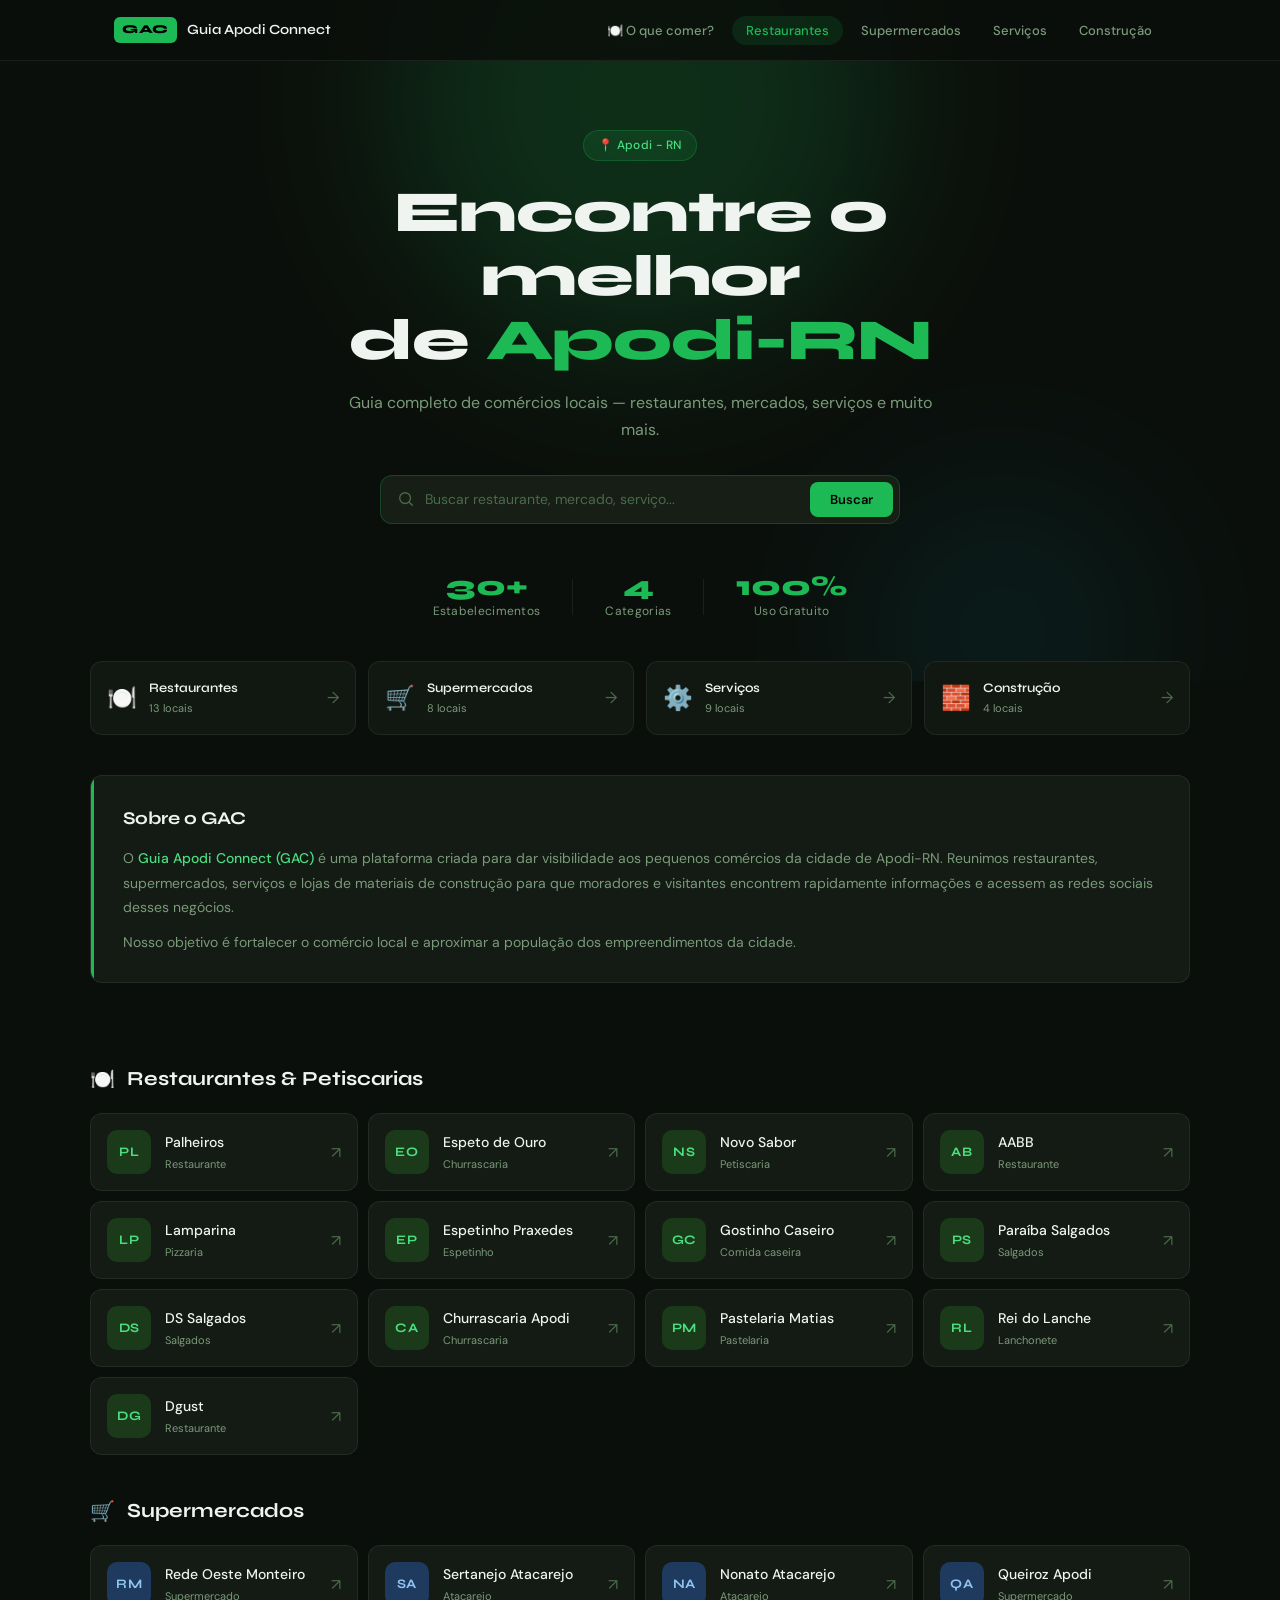
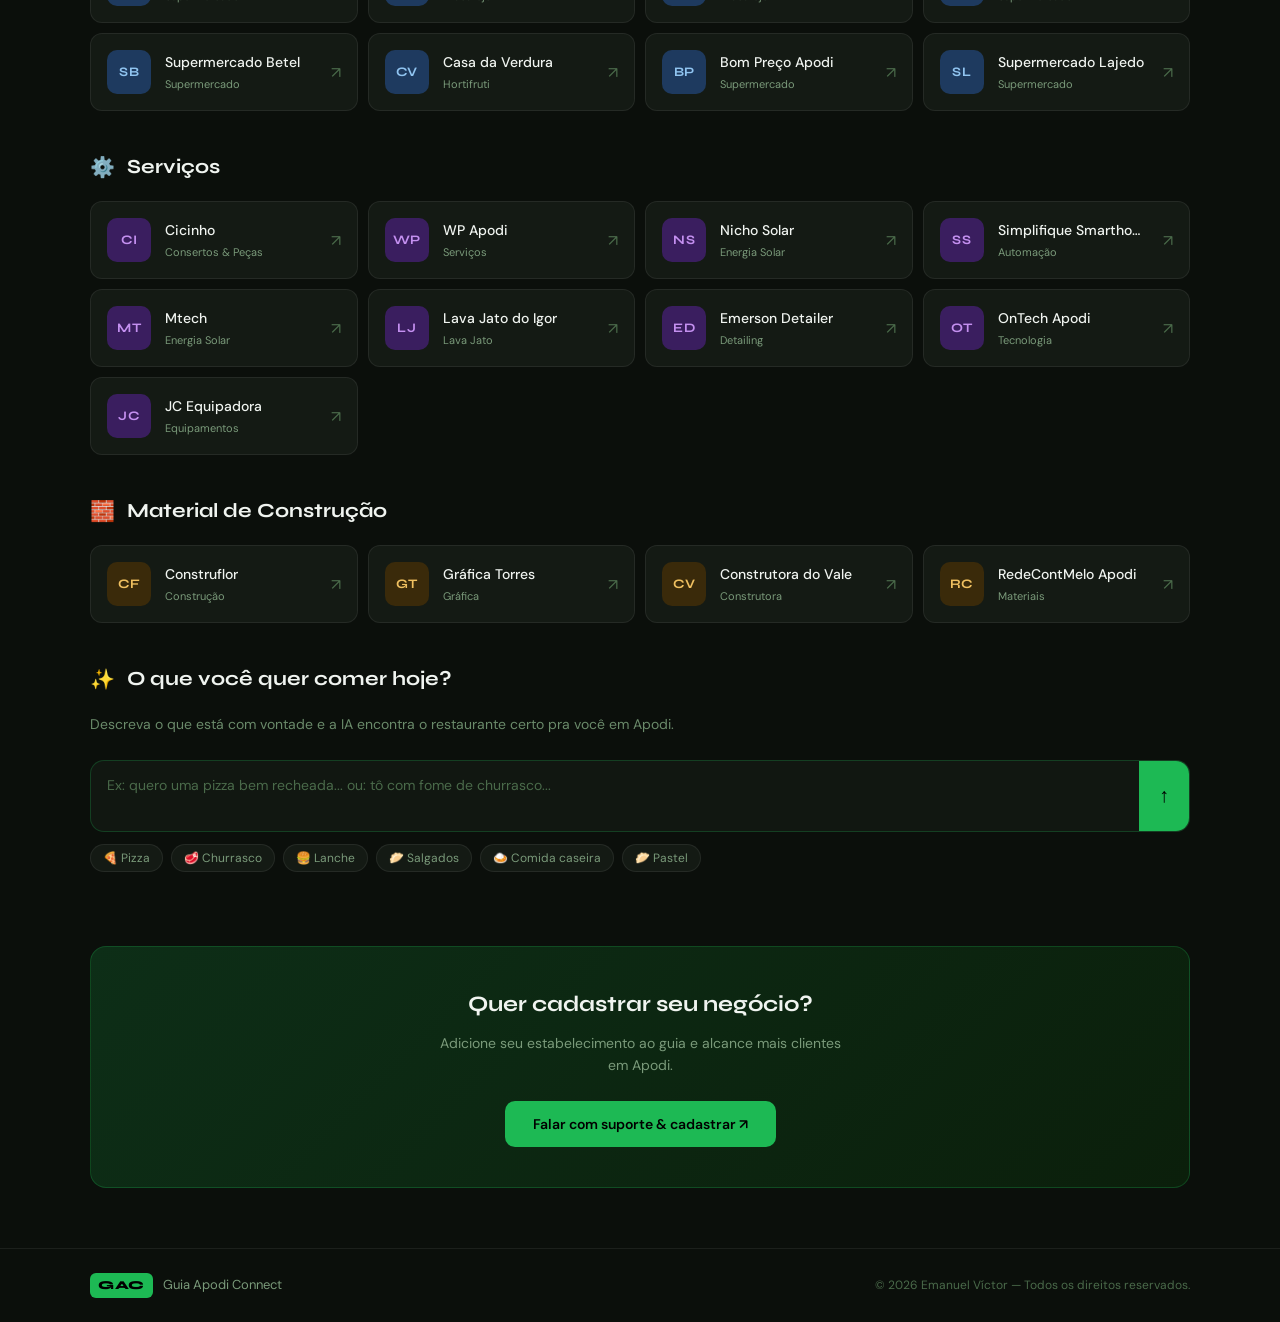
==== GAC/02.html @ 0123b730 "Add files via upload" ====
<!DOCTYPE html>
<html lang="pt-BR">
<head>
  <meta charset="UTF-8">
  <meta name="viewport" content="width=device-width, initial-scale=1.0">
  <title>GAC — Guia Apodi Connect</title>
  <link rel="icon" type="image/x-icon" href="02.ico">
  <link rel="preconnect" href="https://fonts.googleapis.com">
  <link rel="preconnect" href="https://fonts.gstatic.com" crossorigin>
  <link href="https://fonts.googleapis.com/css2?family=Syne:wght@400;600;700;800&family=DM+Sans:wght@300;400;500&display=swap" rel="stylesheet">
  <link rel="stylesheet" href="style.css">
</head>
<body>

<nav class="sticky-nav" id="navbar">
  <div class="nav-inner">
    <a href="#" class="nav-brand">
      <span class="brand-badge">GAC</span>
      <span class="brand-name">Guia Apodi Connect</span>
    </a>
    <ul class="nav-links">
      <li><a href="#catalogo" class="nav-link">🍽️ O que comer?</a></li>
      <li><a href="#restaurantes" class="nav-link" data-section="restaurantes">Restaurantes</a></li>
      <li><a href="#supermercados" class="nav-link" data-section="supermercados">Supermercados</a></li>
      <li><a href="#servicos" class="nav-link" data-section="servicos">Serviços</a></li>
      <li><a href="#construcao" class="nav-link" data-section="construcao">Construção</a></li>
    </ul>
    <button class="nav-menu-btn" id="menuBtn" aria-label="Menu">
      <span></span><span></span><span></span>
    </button>
  </div>
  <div class="nav-mobile" id="mobileMenu">
    <a href="#catalogo" class="nav-link-mobile">🍽️ O que comer?</a>
    <a href="#restaurantes" class="nav-link-mobile">Restaurantes</a>
    <a href="#supermercados" class="nav-link-mobile">Supermercados</a>
    <a href="#servicos" class="nav-link-mobile">Serviços</a>
    <a href="#construcao" class="nav-link-mobile">Construção</a>
  </div>
</nav>

<section class="hero">
  <div class="hero-bg">
    <div class="hero-orb hero-orb-1"></div>
    <div class="hero-orb hero-orb-2"></div>
  </div>
  <div class="hero-content">
    <div class="hero-tag">📍 Apodi - RN</div>
    <h1 class="hero-title">Encontre o melhor<br>de <em>Apodi-RN</em></h1>
    <p class="hero-sub">Guia completo de comércios locais — restaurantes, mercados, serviços e muito mais.</p>
    <div class="search-wrap">
      <div class="search-box">
        <svg class="search-icon" viewBox="0 0 20 20" fill="none"><circle cx="9" cy="9" r="6" stroke="currentColor" stroke-width="1.5"/><path d="M13.5 13.5L17 17" stroke="currentColor" stroke-width="1.5" stroke-linecap="round"/></svg>
        <input type="text" id="pesquisa" placeholder="Buscar restaurante, mercado, serviço..." onkeyup="filtrar()">
        <button class="search-btn" onclick="filtrar()">Buscar</button>
      </div>
    </div>
  </div>
  <div class="hero-stats">
    <div class="stat"><span class="stat-num">30+</span><span class="stat-label">Estabelecimentos</span></div>
    <div class="stat-divider"></div>
    <div class="stat"><span class="stat-num">4</span><span class="stat-label">Categorias</span></div>
    <div class="stat-divider"></div>
    <div class="stat"><span class="stat-num">100%</span><span class="stat-label">Uso Gratuito</span></div>
  </div>
</section>

<section class="cats-section">
  <div class="container">
    <div class="cats-grid">
      <a href="#restaurantes" class="cat-card" data-cat="restaurantes">
        <div class="cat-icon">🍽️</div>
        <div class="cat-info">
          <div class="cat-name">Restaurantes</div>
          <div class="cat-count">13 locais</div>
        </div>
        <div class="cat-arrow">→</div>
      </a>
      <a href="#supermercados" class="cat-card" data-cat="supermercados">
        <div class="cat-icon">🛒</div>
        <div class="cat-info">
          <div class="cat-name">Supermercados</div>
          <div class="cat-count">8 locais</div>
        </div>
        <div class="cat-arrow">→</div>
      </a>
      <a href="#servicos" class="cat-card" data-cat="servicos">
        <div class="cat-icon">⚙️</div>
        <div class="cat-info">
          <div class="cat-name">Serviços</div>
          <div class="cat-count">9 locais</div>
        </div>
        <div class="cat-arrow">→</div>
      </a>
      <a href="#construcao" class="cat-card" data-cat="construcao">
        <div class="cat-icon">🧱</div>
        <div class="cat-info">
          <div class="cat-name">Construção</div>
          <div class="cat-count">4 locais</div>
        </div>
        <div class="cat-arrow">→</div>
      </a>
    </div>
  </div>
</section>

<section class="sobre-section">
  <div class="container">
    <div class="sobre-card">
      <div class="sobre-accent"></div>
      <div class="sobre-text">
        <h2 class="sobre-title">Sobre o GAC</h2>
        <p>O <strong>Guia Apodi Connect (GAC)</strong> é uma plataforma criada para dar visibilidade aos pequenos comércios da cidade de Apodi-RN. Reunimos restaurantes, supermercados, serviços e lojas de materiais de construção para que moradores e visitantes encontrem rapidamente informações e acessem as redes sociais desses negócios.</p>
        <p>Nosso objetivo é fortalecer o comércio local e aproximar a população dos empreendimentos da cidade.</p>
      </div>
    </div>
  </div>
</section>

<main class="listings" id="main-content">
  <div class="container">

    <div class="section-header" id="restaurantes">
      <div class="section-tag">🍽️</div>
      <h2 class="section-title">Restaurantes & Petiscarias</h2>
    </div>
    <div class="biz-grid" id="grid-restaurantes">
      <div class="biz-card" onclick="abrir('palh')"><div class="biz-initials">PL</div><div class="biz-info"><div class="biz-name">Palheiros</div><div class="biz-cat">Restaurante</div></div><div class="biz-arrow">↗</div></div>
      <div class="biz-card" onclick="abrir('espe')"><div class="biz-initials">EO</div><div class="biz-info"><div class="biz-name">Espeto de Ouro</div><div class="biz-cat">Churrascaria</div></div><div class="biz-arrow">↗</div></div>
      <div class="biz-card" onclick="abrir('novo')"><div class="biz-initials">NS</div><div class="biz-info"><div class="biz-name">Novo Sabor</div><div class="biz-cat">Petiscaria</div></div><div class="biz-arrow">↗</div></div>
      <div class="biz-card" onclick="abrir('aabb')"><div class="biz-initials">AB</div><div class="biz-info"><div class="biz-name">AABB</div><div class="biz-cat">Restaurante</div></div><div class="biz-arrow">↗</div></div>
      <div class="biz-card" onclick="abrir('lamp')"><div class="biz-initials">LP</div><div class="biz-info"><div class="biz-name">Lamparina</div><div class="biz-cat">Pizzaria</div></div><div class="biz-arrow">↗</div></div>
      <div class="biz-card" onclick="abrir('espi')"><div class="biz-initials">EP</div><div class="biz-info"><div class="biz-name">Espetinho Praxedes</div><div class="biz-cat">Espetinho</div></div><div class="biz-arrow">↗</div></div>
      <div class="biz-card" onclick="abrir('case')"><div class="biz-initials">GC</div><div class="biz-info"><div class="biz-name">Gostinho Caseiro</div><div class="biz-cat">Comida caseira</div></div><div class="biz-arrow">↗</div></div>
      <div class="biz-card" onclick="abrir('para')"><div class="biz-initials">PS</div><div class="biz-info"><div class="biz-name">Paraíba Salgados</div><div class="biz-cat">Salgados</div></div><div class="biz-arrow">↗</div></div>
      <div class="biz-card" onclick="abrir('dssa')"><div class="biz-initials">DS</div><div class="biz-info"><div class="biz-name">DS Salgados</div><div class="biz-cat">Salgados</div></div><div class="biz-arrow">↗</div></div>
      <div class="biz-card" onclick="abrir('chur')"><div class="biz-initials">CA</div><div class="biz-info"><div class="biz-name">Churrascaria Apodi</div><div class="biz-cat">Churrascaria</div></div><div class="biz-arrow">↗</div></div>
      <div class="biz-card" onclick="abrir('mati')"><div class="biz-initials">PM</div><div class="biz-info"><div class="biz-name">Pastelaria Matias</div><div class="biz-cat">Pastelaria</div></div><div class="biz-arrow">↗</div></div>
      <div class="biz-card" onclick="abrir('reil')"><div class="biz-initials">RL</div><div class="biz-info"><div class="biz-name">Rei do Lanche</div><div class="biz-cat">Lanchonete</div></div><div class="biz-arrow">↗</div></div>
      <div class="biz-card" onclick="abrir('dgus')"><div class="biz-initials">DG</div><div class="biz-info"><div class="biz-name">Dgust</div><div class="biz-cat">Restaurante</div></div><div class="biz-arrow">↗</div></div>
    </div>

    <div class="section-header" id="supermercados">
      <div class="section-tag">🛒</div>
      <h2 class="section-title">Supermercados</h2>
    </div>
    <div class="biz-grid" id="grid-supermercados">
      <div class="biz-card" onclick="abrir('mont')"><div class="biz-initials" style="background:#1e3a5f;color:#90c4f0">RM</div><div class="biz-info"><div class="biz-name">Rede Oeste Monteiro</div><div class="biz-cat">Supermercado</div></div><div class="biz-arrow">↗</div></div>
      <div class="biz-card" onclick="abrir('sert')"><div class="biz-initials" style="background:#1e3a5f;color:#90c4f0">SA</div><div class="biz-info"><div class="biz-name">Sertanejo Atacarejo</div><div class="biz-cat">Atacarejo</div></div><div class="biz-arrow">↗</div></div>
      <div class="biz-card" onclick="abrir('nona')"><div class="biz-initials" style="background:#1e3a5f;color:#90c4f0">NA</div><div class="biz-info"><div class="biz-name">Nonato Atacarejo</div><div class="biz-cat">Atacarejo</div></div><div class="biz-arrow">↗</div></div>
      <div class="biz-card" onclick="abrir('quei')"><div class="biz-initials" style="background:#1e3a5f;color:#90c4f0">QA</div><div class="biz-info"><div class="biz-name">Queiroz Apodi</div><div class="biz-cat">Supermercado</div></div><div class="biz-arrow">↗</div></div>
      <div class="biz-card" onclick="abrir('bete')"><div class="biz-initials" style="background:#1e3a5f;color:#90c4f0">SB</div><div class="biz-info"><div class="biz-name">Supermercado Betel</div><div class="biz-cat">Supermercado</div></div><div class="biz-arrow">↗</div></div>
      <div class="biz-card" onclick="abrir('verd')"><div class="biz-initials" style="background:#1e3a5f;color:#90c4f0">CV</div><div class="biz-info"><div class="biz-name">Casa da Verdura</div><div class="biz-cat">Hortifruti</div></div><div class="biz-arrow">↗</div></div>
      <div class="biz-card" onclick="abrir('bompre')"><div class="biz-initials" style="background:#1e3a5f;color:#90c4f0">BP</div><div class="biz-info"><div class="biz-name">Bom Preço Apodi</div><div class="biz-cat">Supermercado</div></div><div class="biz-arrow">↗</div></div>
      <div class="biz-card" onclick="abrir('laje')"><div class="biz-initials" style="background:#1e3a5f;color:#90c4f0">SL</div><div class="biz-info"><div class="biz-name">Supermercado Lajedo</div><div class="biz-cat">Supermercado</div></div><div class="biz-arrow">↗</div></div>
    </div>

    <div class="section-header" id="servicos">
      <div class="section-tag">⚙️</div>
      <h2 class="section-title">Serviços</h2>
    </div>
    <div class="biz-grid" id="grid-servicos">
      <div class="biz-card" onclick="abrir('cici')"><div class="biz-initials" style="background:#3a1e5f;color:#c490f0">CI</div><div class="biz-info"><div class="biz-name">Cicinho</div><div class="biz-cat">Consertos & Peças</div></div><div class="biz-arrow">↗</div></div>
      <div class="biz-card" onclick="abrir('wpap')"><div class="biz-initials" style="background:#3a1e5f;color:#c490f0">WP</div><div class="biz-info"><div class="biz-name">WP Apodi</div><div class="biz-cat">Serviços</div></div><div class="biz-arrow">↗</div></div>
      <div class="biz-card" onclick="abrir('nich')"><div class="biz-initials" style="background:#3a1e5f;color:#c490f0">NS</div><div class="biz-info"><div class="biz-name">Nicho Solar</div><div class="biz-cat">Energia Solar</div></div><div class="biz-arrow">↗</div></div>
      <div class="biz-card" onclick="abrir('simp')"><div class="biz-initials" style="background:#3a1e5f;color:#c490f0">SS</div><div class="biz-info"><div class="biz-name">Simplifique Smarthome</div><div class="biz-cat">Automação</div></div><div class="biz-arrow">↗</div></div>
      <div class="biz-card" onclick="abrir('mtec')"><div class="biz-initials" style="background:#3a1e5f;color:#c490f0">MT</div><div class="biz-info"><div class="biz-name">Mtech</div><div class="biz-cat">Energia Solar</div></div><div class="biz-arrow">↗</div></div>
      <div class="biz-card" onclick="abrir('igor')"><div class="biz-initials" style="background:#3a1e5f;color:#c490f0">LJ</div><div class="biz-info"><div class="biz-name">Lava Jato do Igor</div><div class="biz-cat">Lava Jato</div></div><div class="biz-arrow">↗</div></div>
      <div class="biz-card" onclick="abrir('emer')"><div class="biz-initials" style="background:#3a1e5f;color:#c490f0">ED</div><div class="biz-info"><div class="biz-name">Emerson Detailer</div><div class="biz-cat">Detailing</div></div><div class="biz-arrow">↗</div></div>
      <div class="biz-card" onclick="abrir('onte')"><div class="biz-initials" style="background:#3a1e5f;color:#c490f0">OT</div><div class="biz-info"><div class="biz-name">OnTech Apodi</div><div class="biz-cat">Tecnologia</div></div><div class="biz-arrow">↗</div></div>
      <div class="biz-card" onclick="abrir('jc')"><div class="biz-initials" style="background:#3a1e5f;color:#c490f0">JC</div><div class="biz-info"><div class="biz-name">JC Equipadora</div><div class="biz-cat">Equipamentos</div></div><div class="biz-arrow">↗</div></div>
    </div>

    <div class="section-header" id="construcao">
      <div class="section-tag">🧱</div>
      <h2 class="section-title">Material de Construção</h2>
    </div>
    <div class="biz-grid" id="grid-construcao">
      <div class="biz-card" onclick="abrir('cons')"><div class="biz-initials" style="background:#3a2a0a;color:#f0c060">CF</div><div class="biz-info"><div class="biz-name">Construflor</div><div class="biz-cat">Construção</div></div><div class="biz-arrow">↗</div></div>
      <div class="biz-card" onclick="abrir('graf')"><div class="biz-initials" style="background:#3a2a0a;color:#f0c060">GT</div><div class="biz-info"><div class="biz-name">Gráfica Torres</div><div class="biz-cat">Gráfica</div></div><div class="biz-arrow">↗</div></div>
      <div class="biz-card" onclick="abrir('vale')"><div class="biz-initials" style="background:#3a2a0a;color:#f0c060">CV</div><div class="biz-info"><div class="biz-name">Construtora do Vale</div><div class="biz-cat">Construtora</div></div><div class="biz-arrow">↗</div></div>
      <div class="biz-card" onclick="abrir('melo')"><div class="biz-initials" style="background:#3a2a0a;color:#f0c060">RC</div><div class="biz-info"><div class="biz-name">RedeContMelo Apodi</div><div class="biz-cat">Materiais</div></div><div class="biz-arrow">↗</div></div>
    </div>

    
    <div class="section-header" id="catalogo">
      <div class="section-tag">✨</div>
      <h2 class="section-title">O que você quer comer hoje?</h2>
    </div>
    <p style="color:#6a8a6a;font-size:14px;margin-bottom:24px;font-weight:400;">Descreva o que está com vontade e a IA encontra o restaurante certo pra você em Apodi.</p>

    <div class="catalogo-input-wrap">
      <div class="catalogo-box">
        <textarea id="cat-input" placeholder="Ex: quero uma pizza bem recheada... ou: tô com fome de churrasco..." rows="2"></textarea>
        <button class="cat-send" id="cat-btn" onclick="catalogoBuscar()">↑</button>
      </div>
      <div class="cat-sugestoes">
        <button class="cat-sug" onclick="catalogoPreencher('Quero comer uma pizza hoje')">🍕 Pizza</button>
        <button class="cat-sug" onclick="catalogoPreencher('Bateu aquela vontade de churrasco')">🥩 Churrasco</button>
        <button class="cat-sug" onclick="catalogoPreencher('Quero um lanche rápido')">🍔 Lanche</button>
        <button class="cat-sug" onclick="catalogoPreencher('Quero comer salgados ou petiscos')">🥟 Salgados</button>
        <button class="cat-sug" onclick="catalogoPreencher('Tô com fome de comida caseira')">🍛 Comida caseira</button>
        <button class="cat-sug" onclick="catalogoPreencher('Quero pastel')">🥟 Pastel</button>
      </div>
    </div>

    <div class="cat-loading" id="cat-loading">
      <div class="cat-dots"><span></span><span></span><span></span></div>
      <p>Consultando os restaurantes de Apodi...</p>
    </div>

    <div class="cat-answer" id="cat-answer">
      <div class="cat-answer-icon">🤖</div>
      <div class="cat-answer-text" id="cat-answer-text"></div>
    </div>

    <div class="cat-grid" id="cat-grid"></div>

    <div class="cat-empty" id="cat-empty">
      <span>🤔</span>
      <p>Não encontrei restaurantes para isso. Tente descrever de outro jeito!</p>
    </div>

    <div class="cat-error" id="cat-error">
      <span>⚠️</span>
      <p>Algo deu errado. Verifique sua conexão e tente novamente.</p>
    </div>

    
    <div class="cta-section">
      <div class="cta-content">
        <h3 class="cta-title">Quer cadastrar seu negócio?</h3>
        <p class="cta-sub">Adicione seu estabelecimento ao guia e alcance mais clientes em Apodi.</p>
        <a href="https://forms.gle/zmDVFUy1LUqqUDvs8" target="_blank" class="cta-btn">Falar com suporte & cadastrar ↗</a>
      </div>
    </div>

  </div>
</main>

<div id="sidebar-overlay" onclick="fechar()"></div>
<aside id="sidebar">
  <button class="sidebar-close" onclick="fechar()">
    <svg viewBox="0 0 20 20" fill="none" width="20" height="20"><path d="M5 5l10 10M15 5L5 15" stroke="currentColor" stroke-width="1.5" stroke-linecap="round"/></svg>
  </button>
  <div id="conteudo"></div>
</aside>

<footer>
  <div class="footer-inner">
    <div class="footer-brand">
      <span class="brand-badge">GAC</span>
      <span>Guia Apodi Connect</span>
    </div>
    <p class="footer-copy">© 2026 Emanuel Víctor — Todos os direitos reservados.</p>
  </div>
</footer>

<script src="02.js"></script>
</body>
</html>
---- GAC/style.css ----
*, *::before, *::after {
  margin: 0;
  padding: 0;
  box-sizing: border-box;
}

:root {
  --green: #1db954;
  --green-dark: #148a3c;
  --green-light: #4ade80;
  --green-dim: rgba(29, 185, 84, 0.12);
  --bg: #0b0f0b;
  --bg2: #111711;
  --bg3: #161e16;
  --card: #141a14;
  --card-hover: #1a221a;
  --border: rgba(255,255,255,0.07);
  --border-green: rgba(29,185,84,0.25);
  --text: #f0f4f0;
  --text-muted: #7a9a7a;
  --text-dim: #4a6a4a;
  --radius: 12px;
  --radius-sm: 8px;
}

html {
  scroll-behavior: smooth;
  overflow-x: hidden;
}

body {
  background: var(--bg);
  color: var(--text);
  font-family: 'DM Sans', sans-serif;
  font-size: 15px;
  line-height: 1.6;
  overflow-x: hidden;
}

::-webkit-scrollbar { width: 6px; }
::-webkit-scrollbar-track { background: var(--bg); }
::-webkit-scrollbar-thumb { background: var(--green-dark); border-radius: 3px; }
::-webkit-scrollbar-thumb:hover { background: var(--green); }

.sticky-nav {
  position: fixed;
  top: 0;
  left: 0;
  width: 100%;
  z-index: 1000;
  background: rgba(11, 15, 11, 0.85);
  backdrop-filter: blur(16px);
  -webkit-backdrop-filter: blur(16px);
  border-bottom: 1px solid var(--border);
  transition: background 0.3s;
}

.sticky-nav.scrolled {
  background: rgba(11, 15, 11, 0.97);
}

.nav-inner {
  max-width: 1100px;
  margin: 0 auto;
  padding: 0 24px;
  height: 60px;
  display: flex;
  align-items: center;
  justify-content: space-between;
  gap: 24px;
}

.nav-brand {
  display: flex;
  align-items: center;
  gap: 10px;
  text-decoration: none;
  flex-shrink: 0;
}

.brand-badge {
  background: var(--green);
  color: #000;
  font-family: 'Syne', sans-serif;
  font-weight: 800;
  font-size: 12px;
  padding: 3px 8px;
  border-radius: 6px;
  letter-spacing: 0.5px;
}

.brand-name {
  font-family: 'Syne', sans-serif;
  font-weight: 600;
  font-size: 14px;
  color: var(--text);
}

.nav-links {
  display: flex;
  list-style: none;
  gap: 4px;
}

.nav-link {
  color: var(--text-muted);
  text-decoration: none;
  font-size: 13px;
  font-weight: 500;
  padding: 6px 14px;
  border-radius: 20px;
  transition: all 0.2s;
  white-space: nowrap;
}

.nav-link:hover, .nav-link.active {
  color: var(--green);
  background: var(--green-dim);
}

.nav-menu-btn {
  display: none;
  flex-direction: column;
  gap: 4px;
  background: none;
  border: none;
  cursor: pointer;
  padding: 6px;
}

.nav-menu-btn span {
  display: block;
  width: 22px;
  height: 1.5px;
  background: var(--text);
  border-radius: 2px;
  transition: 0.3s;
}

.nav-mobile {
  display: none;
  flex-direction: column;
  padding: 12px 24px 16px;
  border-top: 1px solid var(--border);
  gap: 4px;
}

.nav-mobile.open { display: flex; }

.nav-link-mobile {
  color: var(--text-muted);
  text-decoration: none;
  font-size: 14px;
  padding: 8px 0;
  border-bottom: 1px solid var(--border);
  transition: color 0.2s;
}

.nav-link-mobile:hover { color: var(--green); }

.hero {
  position: relative;
  padding: 130px 24px 60px;
  overflow: hidden;
  min-height: 520px;
  display: flex;
  flex-direction: column;
  align-items: center;
  justify-content: center;
}

.hero-bg {
  position: absolute;
  inset: 0;
  pointer-events: none;
}

.hero-orb {
  position: absolute;
  border-radius: 50%;
  filter: blur(80px);
  opacity: 0.18;
}

.hero-orb-1 {
  width: 500px;
  height: 500px;
  background: var(--green);
  top: -150px;
  left: 50%;
  transform: translateX(-50%);
  animation: pulse-orb 6s ease-in-out infinite;
}

.hero-orb-2 {
  width: 300px;
  height: 300px;
  background: #00b4d8;
  bottom: -100px;
  right: 10%;
  opacity: 0.08;
}

@keyframes pulse-orb {
  0%, 100% { opacity: 0.18; transform: translateX(-50%) scale(1); }
  50% { opacity: 0.25; transform: translateX(-50%) scale(1.05); }
}

.hero-content {
  position: relative;
  text-align: center;
  max-width: 640px;
  width: 100%;
  animation: fadeUp 0.7s ease both;
}

@keyframes fadeUp {
  from { opacity: 0; transform: translateY(20px); }
  to { opacity: 1; transform: translateY(0); }
}

.hero-tag {
  display: inline-flex;
  align-items: center;
  gap: 6px;
  background: var(--green-dim);
  border: 1px solid var(--border-green);
  color: var(--green-light);
  font-size: 12px;
  font-weight: 500;
  padding: 5px 14px;
  border-radius: 20px;
  margin-bottom: 20px;
  letter-spacing: 0.3px;
}

.hero-title {
  font-family: 'Syne', sans-serif;
  font-weight: 800;
  font-size: clamp(36px, 6vw, 58px);
  line-height: 1.1;
  letter-spacing: -1px;
  margin-bottom: 16px;
  color: var(--text);
}

.hero-title em {
  font-style: normal;
  color: var(--green);
}

.hero-sub {
  color: var(--text-muted);
  font-size: 16px;
  max-width: 600px;
  margin: 0 auto 32px;
  line-height: 1.7;
}

.search-wrap {
  max-width: 520px;
  margin: 0 auto;
}

.search-box {
  display: flex;
  align-items: center;
  background: var(--bg3);
  border: 1px solid var(--border-green);
  border-radius: 12px;
  padding: 6px 6px 6px 16px;
  gap: 10px;
  transition: border-color 0.2s, box-shadow 0.2s;
}

.search-box:focus-within {
  border-color: var(--green);
  box-shadow: 0 0 0 3px rgba(29,185,84,0.1);
}

.search-icon {
  width: 18px;
  height: 18px;
  color: var(--text-dim);
  flex-shrink: 0;
}

.search-box input {
  flex: 1;
  background: none;
  border: none;
  outline: none;
  color: var(--text);
  font-size: 14px;
  font-family: 'DM Sans', sans-serif;
  min-width: 0;
}

.search-box input::placeholder { color: var(--text-dim); }

.search-btn {
  background: var(--green);
  color: #000;
  border: none;
  border-radius: 8px;
  padding: 9px 20px;
  font-size: 13px;
  font-weight: 600;
  cursor: pointer;
  font-family: 'DM Sans', sans-serif;
  transition: background 0.2s, transform 0.1s;
  white-space: nowrap;
  flex-shrink: 0;
}

.search-btn:hover { background: var(--green-light); }
.search-btn:active { transform: scale(0.97); }

.hero-stats {
  position: relative;
  display: flex;
  align-items: center;
  justify-content: center;
  gap: 32px;
  margin-top: 48px;
  animation: fadeUp 0.7s ease 0.2s both;
}

.stat {
  display: flex;
  flex-direction: column;
  align-items: center;
  gap: 2px;
}

.stat-num {
  font-family: 'Syne', sans-serif;
  font-weight: 800;
  font-size: 28px;
  color: var(--green);
  line-height: 1;
}

.stat-label {
  font-size: 12px;
  color: var(--text-muted);
  letter-spacing: 0.3px;
}

.stat-divider {
  width: 1px;
  height: 36px;
  background: var(--border);
}

.cats-section {
  padding: 0 24px;
  margin-top: -20px;
  position: relative;
  z-index: 2;
}

.container {
  max-width: 1100px;
  margin: 0 auto;
}

.cats-grid {
  display: grid;
  grid-template-columns: repeat(4, 1fr);
  gap: 12px;
}

.cat-card {
  background: var(--card);
  border: 1px solid var(--border);
  border-radius: var(--radius);
  padding: 16px;
  display: flex;
  align-items: center;
  gap: 12px;
  text-decoration: none;
  transition: all 0.2s;
  cursor: pointer;
}

.cat-card:hover {
  background: var(--card-hover);
  border-color: var(--border-green);
  transform: translateY(-2px);
}

.cat-icon {
  font-size: 24px;
  flex-shrink: 0;
}

.cat-info { flex: 1; min-width: 0; }

.cat-name {
  font-family: 'Syne', sans-serif;
  font-weight: 600;
  font-size: 13px;
  color: var(--text);
  white-space: nowrap;
  overflow: hidden;
  text-overflow: ellipsis;
}

.cat-count {
  font-size: 11px;
  color: var(--text-muted);
  margin-top: 1px;
}

.cat-arrow {
  color: var(--text-dim);
  font-size: 16px;
  transition: color 0.2s, transform 0.2s;
}

.cat-card:hover .cat-arrow {
  color: var(--green);
  transform: translateX(3px);
}

.sobre-section {
  padding: 40px 24px;
}

.sobre-card {
  background: var(--card);
  border: 1px solid var(--border);
  border-radius: var(--radius);
  padding: 28px 32px;
  display: flex;
  gap: 24px;
  align-items: flex-start;
  position: relative;
  overflow: hidden;
}

.sobre-accent {
  position: absolute;
  left: 0;
  top: 0;
  bottom: 0;
  width: 3px;
  background: var(--green);
  border-radius: 0 2px 2px 0;
}

.sobre-text { flex: 1; }

.sobre-title {
  font-family: 'Syne', sans-serif;
  font-weight: 700;
  font-size: 18px;
  margin-bottom: 14px;
  color: var(--text);
}

.sobre-text p {
  color: var(--text-muted);
  font-size: 14px;
  line-height: 1.75;
  margin-bottom: 10px;
  font-weight: 400;
}

.sobre-text p:last-child { margin-bottom: 0; }

.sobre-text strong {
  color: var(--green-light);
  font-weight: 500;
}

.listings {
  padding: 0 24px 60px;
}

.section-header {
  display: flex;
  align-items: center;
  gap: 12px;
  margin: 40px 0 18px;
  scroll-margin-top: 80px;
}

.section-tag {
  font-size: 20px;
  line-height: 1;
}

.section-title {
  font-family: 'Syne', sans-serif;
  font-weight: 700;
  font-size: 20px;
  color: var(--text);
}

.biz-grid {
  display: grid;
  grid-template-columns: repeat(auto-fill, minmax(240px, 1fr));
  gap: 10px;
}

.biz-card {
  background: var(--card);
  border: 1px solid var(--border);
  border-radius: var(--radius);
  padding: 16px;
  display: flex;
  align-items: center;
  gap: 14px;
  cursor: pointer;
  transition: all 0.2s;
  animation: fadeIn 0.4s ease both;
}

@keyframes fadeIn {
  from { opacity: 0; transform: translateY(8px); }
  to { opacity: 1; transform: translateY(0); }
}

.biz-card:hover {
  background: var(--card-hover);
  border-color: var(--border-green);
  transform: translateY(-1px);
}

.biz-card.hidden { display: none; }

.biz-initials {
  width: 44px;
  height: 44px;
  border-radius: 10px;
  background: #1a3a1a;
  color: var(--green-light);
  display: flex;
  align-items: center;
  justify-content: center;
  font-family: 'Syne', sans-serif;
  font-weight: 700;
  font-size: 13px;
  flex-shrink: 0;
  letter-spacing: 0.5px;
}

.biz-info { flex: 1; min-width: 0; }

.biz-name {
  font-weight: 500;
  font-size: 14px;
  color: var(--text);
  white-space: nowrap;
  overflow: hidden;
  text-overflow: ellipsis;
  margin-bottom: 2px;
}

.biz-cat {
  font-size: 11px;
  color: var(--text-muted);
}

.biz-arrow {
  color: var(--text-dim);
  font-size: 16px;
  flex-shrink: 0;
  transition: all 0.2s;
}

.biz-card:hover .biz-arrow {
  color: var(--green);
  transform: translateX(2px) translateY(-2px);
}

.cta-section {
  margin-top: 50px;
  background: linear-gradient(135deg, #0d2e17 0%, #0b1f0b 100%);
  border: 1px solid var(--border-green);
  border-radius: 16px;
  padding: 40px;
  text-align: center;
}

.cta-title {
  font-family: 'Syne', sans-serif;
  font-weight: 700;
  font-size: 22px;
  margin-bottom: 10px;
  color: var(--text);
}

.cta-sub {
  color: var(--text-muted);
  font-size: 14px;
  max-width: 420px;
  margin: 0 auto 24px;
  font-weight: 400;
}

.cta-btn {
  display: inline-block;
  background: var(--green);
  color: #000;
  text-decoration: none;
  font-weight: 600;
  font-size: 14px;
  padding: 12px 28px;
  border-radius: 10px;
  transition: all 0.2s;
  font-family: 'DM Sans', sans-serif;
}

.cta-btn:hover {
  background: var(--green-light);
  transform: translateY(-1px);
}

#sidebar-overlay {
  display: none;
  position: fixed;
  inset: 0;
  background: rgba(0,0,0,0.6);
  z-index: 1100;
  backdrop-filter: blur(4px);
}

#sidebar-overlay.ativo { display: block; }

#sidebar {
  position: fixed;
  right: -360px;
  top: 0;
  width: 340px;
  height: 100%;
  background: var(--bg2);
  border-left: 1px solid var(--border-green);
  z-index: 1200;
  padding: 24px;
  transition: right 0.3s cubic-bezier(0.4, 0, 0.2, 1);
  overflow-y: auto;
}

#sidebar.ativo { right: 0; }

.sidebar-close {
  background: var(--bg3);
  border: 1px solid var(--border);
  border-radius: 8px;
  width: 36px;
  height: 36px;
  display: flex;
  align-items: center;
  justify-content: center;
  cursor: pointer;
  color: var(--text-muted);
  margin-bottom: 24px;
  transition: all 0.2s;
}

.sidebar-close:hover {
  border-color: var(--border-green);
  color: var(--text);
}

#conteudo h2 {
  font-family: 'Syne', sans-serif;
  font-weight: 700;
  font-size: 20px;
  margin-bottom: 6px;
  color: var(--text);
  scroll-margin-top: 0;
  margin-top: 0;
}

#conteudo .sidebar-loc {
  color: var(--text-muted);
  font-size: 13px;
  margin-bottom: 24px;
  display: flex;
  align-items: center;
  gap: 6px;
}

.sidebar-links {
  display: flex;
  flex-direction: column;
  gap: 10px;
}

.sidebar-link {
  display: flex;
  align-items: center;
  gap: 12px;
  background: var(--bg3);
  border: 1px solid var(--border);
  border-radius: var(--radius);
  padding: 14px 16px;
  text-decoration: none;
  color: var(--text);
  font-size: 14px;
  font-weight: 500;
  transition: all 0.2s;
}

.sidebar-link:hover {
  border-color: var(--border-green);
  background: var(--card-hover);
  color: var(--green-light);
}

.sidebar-link .link-icon {
  width: 36px;
  height: 36px;
  border-radius: 8px;
  display: flex;
  align-items: center;
  justify-content: center;
  font-size: 16px;
  flex-shrink: 0;
}

.link-insta .link-icon { background: #2a1a2a; }
.link-zap .link-icon { background: #0d2e17; }
.link-map .link-icon { background: #1a2a3a; }

.sidebar-missing {
  background: var(--bg3);
  border: 1px solid var(--border);
  border-radius: var(--radius);
  padding: 14px 16px;
  color: var(--text-dim);
  font-size: 13px;
  display: flex;
  align-items: center;
  gap: 10px;
}

footer {
  border-top: 1px solid var(--border);
  background: var(--bg);
  padding: 24px;
}

.footer-inner {
  max-width: 1100px;
  margin: 0 auto;
  display: flex;
  align-items: center;
  justify-content: space-between;
  gap: 16px;
  flex-wrap: wrap;
}

.footer-brand {
  display: flex;
  align-items: center;
  gap: 10px;
  font-size: 13px;
  color: var(--text-muted);
}

.footer-copy {
  font-size: 12px;
  color: var(--text-dim);
  font-weight: 400;
}

.empty-state {
  grid-column: 1 / -1;
  text-align: center;
  padding: 40px;
  color: var(--text-muted);
  font-size: 14px;
}

.catalogo-input-wrap {
  margin-bottom: 24px;
}

.catalogo-box {
  display: flex;
  align-items: stretch;
  background: var(--bg2);
  border: 1px solid var(--border-green);
  border-radius: 14px;
  overflow: hidden;
  transition: box-shadow 0.2s, border-color 0.2s;
  margin-bottom: 12px;
}

.catalogo-box:focus-within {
  border-color: var(--green);
  box-shadow: 0 0 0 3px rgba(29,185,84,0.1);
}

.catalogo-box textarea {
  flex: 1;
  background: none;
  border: none;
  outline: none;
  color: var(--text);
  font-family: 'DM Sans', sans-serif;
  font-size: 14px;
  padding: 14px 16px;
  resize: none;
  min-height: 60px;
  max-height: 120px;
  line-height: 1.5;
}

.catalogo-box textarea::placeholder { color: var(--text-dim); }

.cat-send {
  background: var(--green);
  color: #000;
  border: none;
  width: 50px;
  font-size: 20px;
  cursor: pointer;
  transition: background 0.2s;
  display: flex;
  align-items: center;
  justify-content: center;
  flex-shrink: 0;
  font-weight: bold;
}

.cat-send:hover { background: var(--green-light); }
.cat-send:active { transform: scale(0.96); }
.cat-send:disabled { background: var(--text-dim); cursor: not-allowed; }

.cat-sugestoes {
  display: flex;
  flex-wrap: wrap;
  gap: 8px;
}

.cat-sug {
  background: var(--card);
  border: 1px solid var(--border);
  color: var(--text-muted);
  font-size: 12px;
  padding: 5px 12px;
  border-radius: 20px;
  cursor: pointer;
  transition: all 0.2s;
  font-family: 'DM Sans', sans-serif;
}

.cat-sug:hover {
  border-color: var(--border-green);
  color: var(--green-light);
  background: var(--green-dim);
}

.cat-loading {
  display: none;
  flex-direction: column;
  align-items: center;
  gap: 14px;
  padding: 36px 0;
}

.cat-loading.show { display: flex; }

.cat-dots { display: flex; gap: 6px; }

.cat-dots span {
  width: 8px;
  height: 8px;
  border-radius: 50%;
  background: var(--green);
  opacity: 0.3;
  animation: catBlink 1.2s ease-in-out infinite;
}

.cat-dots span:nth-child(2) { animation-delay: 0.2s; }
.cat-dots span:nth-child(3) { animation-delay: 0.4s; }

@keyframes catBlink {
  0%,100%{ opacity:0.3; } 50%{ opacity:1; }
}

.cat-loading p { color: var(--text-muted); font-size: 13px; font-weight: 400; }

.cat-answer {
  display: none;
  background: var(--card);
  border: 1px solid var(--border-green);
  border-radius: 14px;
  padding: 20px;
  margin-bottom: 20px;
  gap: 12px;
  align-items: flex-start;
  animation: catSlide 0.4s ease;
}

.cat-answer.show { display: flex; }

@keyframes catSlide {
  from { opacity:0; transform: translateY(10px); }
  to { opacity:1; transform: translateY(0); }
}

.cat-answer-icon { font-size: 22px; flex-shrink: 0; margin-top: 2px; }

.cat-answer-text {
  color: var(--text-muted);
  font-size: 14px;
  line-height: 1.75;
  font-weight: 400;
}

.cat-answer-text strong { color: var(--green-light); font-weight: 500; }

.cat-grid {
  display: grid;
  grid-template-columns: repeat(auto-fill, minmax(200px, 1fr));
  gap: 10px;
  margin-bottom: 16px;
}

.cat-card {
  background: var(--bg2);
  border: 1px solid var(--border);
  border-radius: 12px;
  padding: 16px;
  transition: all 0.2s;
  animation: catSlide 0.4s ease both;
}

.cat-card:hover {
  border-color: var(--border-green);
  transform: translateY(-2px);
}

.cat-initials {
  width: 40px;
  height: 40px;
  border-radius: 9px;
  background: #1a3a1a;
  color: var(--green-light);
  display: flex;
  align-items: center;
  justify-content: center;
  font-family: 'Syne', sans-serif;
  font-weight: 700;
  font-size: 12px;
  margin-bottom: 10px;
}

.cat-nome { font-weight: 500; font-size: 13px; margin-bottom: 4px; color: var(--text); }
.cat-motivo { font-size: 11px; color: var(--text-muted); margin-bottom: 10px; line-height: 1.5; font-weight: 400; }

.cat-links { display: flex; gap: 6px; flex-wrap: wrap; }

.cat-link {
  font-size: 11px;
  padding: 3px 9px;
  border-radius: 6px;
  text-decoration: none;
  font-weight: 500;
  transition: all 0.2s;
  border: 1px solid var(--border);
  color: var(--text-muted);
}

.cat-link:hover { border-color: var(--border-green); color: var(--green-light); }
.cat-link.insta { border-color: rgba(131,58,180,0.3); color: #c084fc; }
.cat-link.zap { border-color: var(--border-green); color: var(--green-light); }

.cat-empty, .cat-error {
  display: none;
  text-align: center;
  padding: 36px 0;
  color: var(--text-muted);
  font-size: 14px;
  font-weight: 400;
  flex-direction: column;
  gap: 10px;
}

.cat-empty.show, .cat-error.show { display: flex; }
.cat-empty span, .cat-error span { font-size: 32px; }

@media (max-width: 900px) {
  .cats-grid { grid-template-columns: repeat(2, 1fr); }
  .nav-links { display: none; }
  .nav-menu-btn { display: flex; }
  .brand-name { display: none; }
}

@media (max-width: 600px) {
  .hero { padding: 100px 20px 40px; }
  .hero-stats { gap: 20px; }
  .stat-num { font-size: 22px; }
  .cats-grid { grid-template-columns: repeat(2, 1fr); gap: 8px; }
  .biz-grid { grid-template-columns: 1fr; }
  .sobre-card { padding: 20px; }
  .cta-section { padding: 28px 20px; }
  #sidebar { width: 100%; right: -100%; }
  .footer-inner { justify-content: center; text-align: center; }
  .cat-grid { grid-template-columns: 1fr; }
}
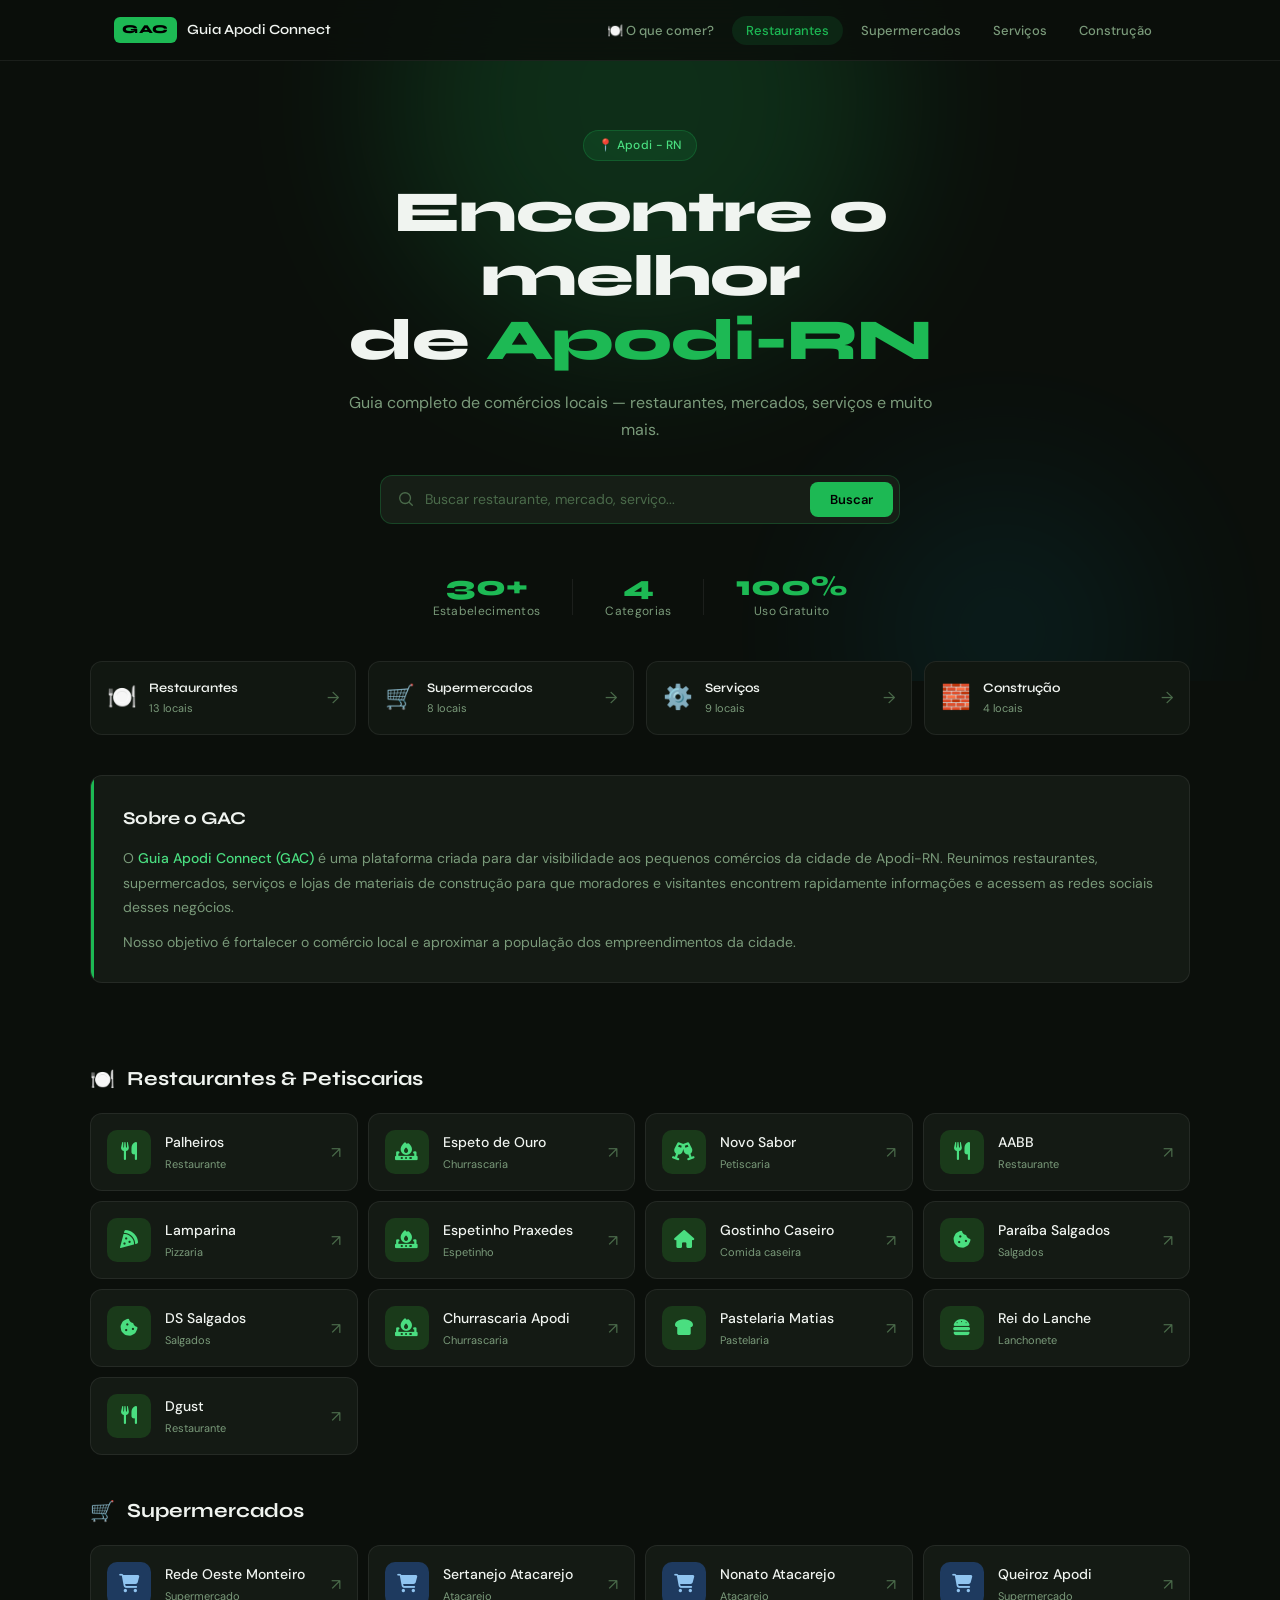
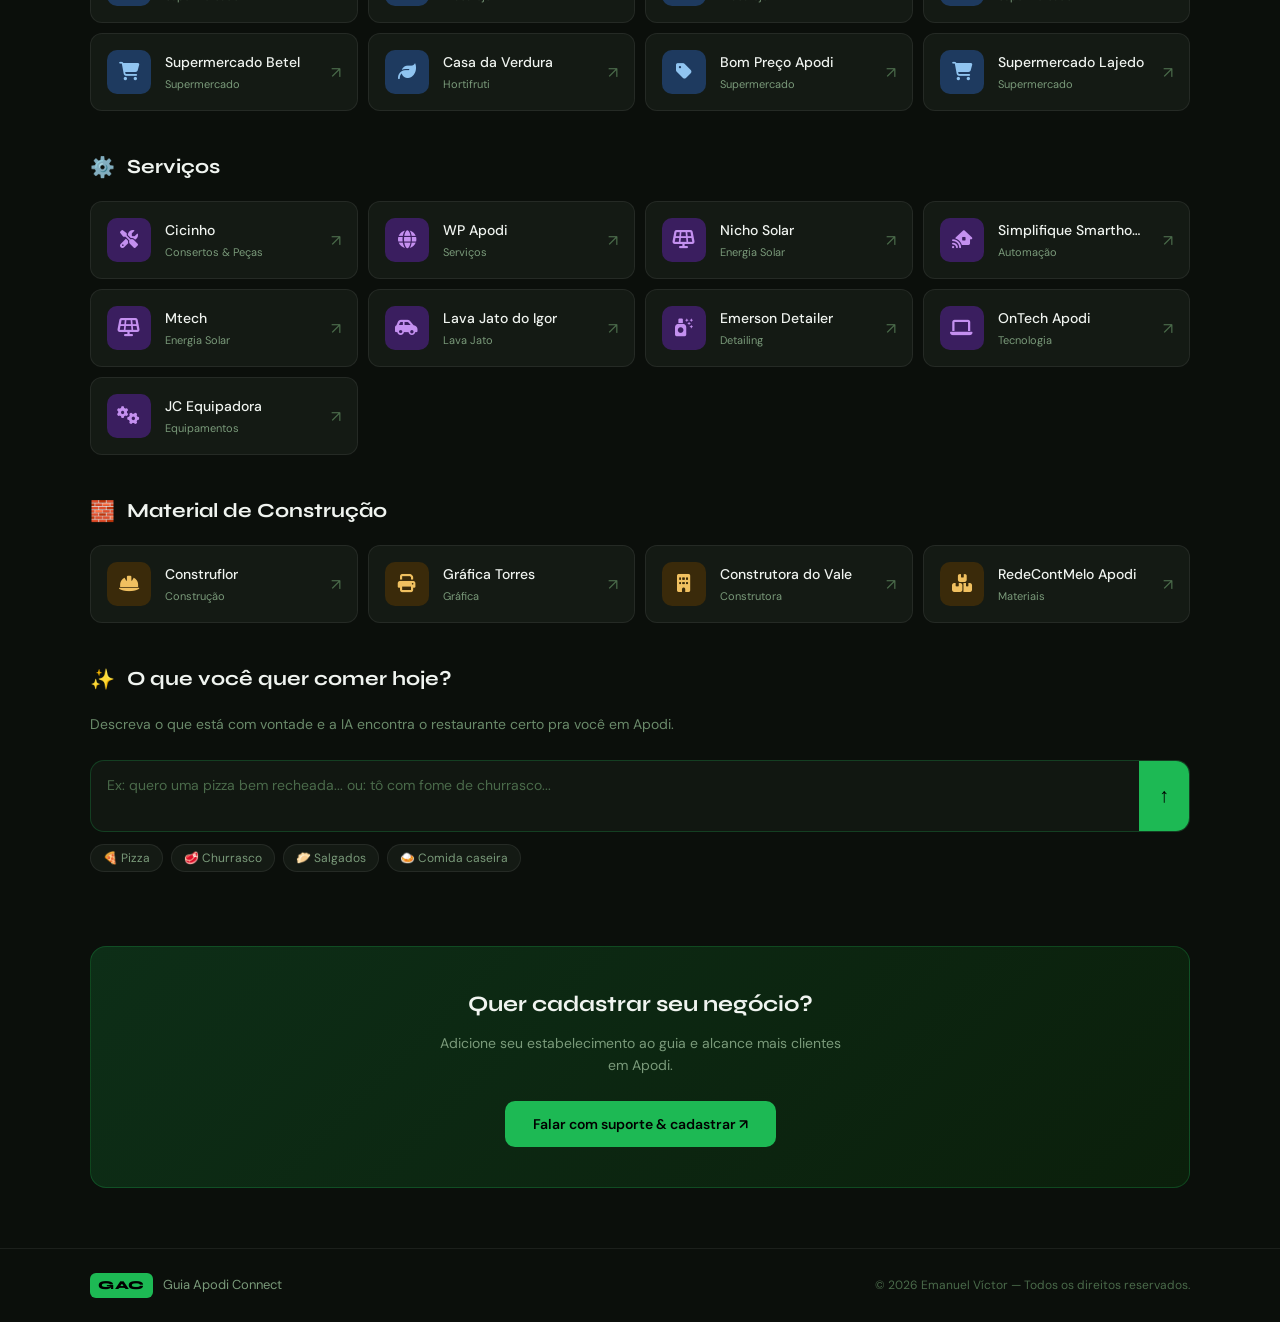
==== commit 18cd851f: "Add files via upload" ====
--- a/GAC/02.html
+++ b/GAC/02.html
@@ -7,6 +7,7 @@
   <link rel="icon" type="image/x-icon" href="02.ico">
   <link rel="preconnect" href="https://fonts.googleapis.com">
   <link rel="preconnect" href="https://fonts.gstatic.com" crossorigin>
+  <link rel="stylesheet" href="https://cdnjs.cloudflare.com/ajax/libs/font-awesome/6.5.0/css/all.min.css">
   <link href="https://fonts.googleapis.com/css2?family=Syne:wght@400;600;700;800&family=DM+Sans:wght@300;400;500&display=swap" rel="stylesheet">
   <link rel="stylesheet" href="style.css">
 </head>
@@ -26,7 +27,7 @@
       <li><a href="#construcao" class="nav-link" data-section="construcao">Construção</a></li>
     </ul>
     <button class="nav-menu-btn" id="menuBtn" aria-label="Menu">
-      <span></span><span></span><span></span>
+      <span></span>
     </button>
   </div>
   <div class="nav-mobile" id="mobileMenu">
@@ -123,64 +124,63 @@
       <div class="section-tag">🍽️</div>
       <h2 class="section-title">Restaurantes & Petiscarias</h2>
     </div>
-    <div class="biz-grid" id="grid-restaurantes">
-      <div class="biz-card" onclick="abrir('palh')"><div class="biz-initials">PL</div><div class="biz-info"><div class="biz-name">Palheiros</div><div class="biz-cat">Restaurante</div></div><div class="biz-arrow">↗</div></div>
-      <div class="biz-card" onclick="abrir('espe')"><div class="biz-initials">EO</div><div class="biz-info"><div class="biz-name">Espeto de Ouro</div><div class="biz-cat">Churrascaria</div></div><div class="biz-arrow">↗</div></div>
-      <div class="biz-card" onclick="abrir('novo')"><div class="biz-initials">NS</div><div class="biz-info"><div class="biz-name">Novo Sabor</div><div class="biz-cat">Petiscaria</div></div><div class="biz-arrow">↗</div></div>
-      <div class="biz-card" onclick="abrir('aabb')"><div class="biz-initials">AB</div><div class="biz-info"><div class="biz-name">AABB</div><div class="biz-cat">Restaurante</div></div><div class="biz-arrow">↗</div></div>
-      <div class="biz-card" onclick="abrir('lamp')"><div class="biz-initials">LP</div><div class="biz-info"><div class="biz-name">Lamparina</div><div class="biz-cat">Pizzaria</div></div><div class="biz-arrow">↗</div></div>
-      <div class="biz-card" onclick="abrir('espi')"><div class="biz-initials">EP</div><div class="biz-info"><div class="biz-name">Espetinho Praxedes</div><div class="biz-cat">Espetinho</div></div><div class="biz-arrow">↗</div></div>
-      <div class="biz-card" onclick="abrir('case')"><div class="biz-initials">GC</div><div class="biz-info"><div class="biz-name">Gostinho Caseiro</div><div class="biz-cat">Comida caseira</div></div><div class="biz-arrow">↗</div></div>
-      <div class="biz-card" onclick="abrir('para')"><div class="biz-initials">PS</div><div class="biz-info"><div class="biz-name">Paraíba Salgados</div><div class="biz-cat">Salgados</div></div><div class="biz-arrow">↗</div></div>
-      <div class="biz-card" onclick="abrir('dssa')"><div class="biz-initials">DS</div><div class="biz-info"><div class="biz-name">DS Salgados</div><div class="biz-cat">Salgados</div></div><div class="biz-arrow">↗</div></div>
-      <div class="biz-card" onclick="abrir('chur')"><div class="biz-initials">CA</div><div class="biz-info"><div class="biz-name">Churrascaria Apodi</div><div class="biz-cat">Churrascaria</div></div><div class="biz-arrow">↗</div></div>
-      <div class="biz-card" onclick="abrir('mati')"><div class="biz-initials">PM</div><div class="biz-info"><div class="biz-name">Pastelaria Matias</div><div class="biz-cat">Pastelaria</div></div><div class="biz-arrow">↗</div></div>
-      <div class="biz-card" onclick="abrir('reil')"><div class="biz-initials">RL</div><div class="biz-info"><div class="biz-name">Rei do Lanche</div><div class="biz-cat">Lanchonete</div></div><div class="biz-arrow">↗</div></div>
-      <div class="biz-card" onclick="abrir('dgus')"><div class="biz-initials">DG</div><div class="biz-info"><div class="biz-name">Dgust</div><div class="biz-cat">Restaurante</div></div><div class="biz-arrow">↗</div></div>
-    </div>
+   <div class="biz-grid" id="grid-restaurantes">
+  <div class="biz-card" onclick="abrir('palh')"><div class="biz-initials"><i class="fa-solid fa-utensils"></i></div><div class="biz-info"><div class="biz-name">Palheiros</div><div class="biz-cat">Restaurante</div></div><div class="biz-arrow">↗</div></div>
+  <div class="biz-card" onclick="abrir('espe')"><div class="biz-initials"><i class="fa-solid fa-fire-burner"></i></div><div class="biz-info"><div class="biz-name">Espeto de Ouro</div><div class="biz-cat">Churrascaria</div></div><div class="biz-arrow">↗</div></div>
+  <div class="biz-card" onclick="abrir('novo')"><div class="biz-initials"><i class="fa-solid fa-champagne-glasses"></i></div><div class="biz-info"><div class="biz-name">Novo Sabor</div><div class="biz-cat">Petiscaria</div></div><div class="biz-arrow">↗</div></div>
+  <div class="biz-card" onclick="abrir('aabb')"><div class="biz-initials"><i class="fa-solid fa-utensils"></i></div><div class="biz-info"><div class="biz-name">AABB</div><div class="biz-cat">Restaurante</div></div><div class="biz-arrow">↗</div></div>
+  <div class="biz-card" onclick="abrir('lamp')"><div class="biz-initials"><i class="fa-solid fa-pizza-slice"></i></div><div class="biz-info"><div class="biz-name">Lamparina</div><div class="biz-cat">Pizzaria</div></div><div class="biz-arrow">↗</div></div>
+  <div class="biz-card" onclick="abrir('espi')"><div class="biz-initials"><i class="fa-solid fa-fire-burner"></i></div><div class="biz-info"><div class="biz-name">Espetinho Praxedes</div><div class="biz-cat">Espetinho</div></div><div class="biz-arrow">↗</div></div>
+  <div class="biz-card" onclick="abrir('case')"><div class="biz-initials"><i class="fa-solid fa-house"></i></div><div class="biz-info"><div class="biz-name">Gostinho Caseiro</div><div class="biz-cat">Comida caseira</div></div><div class="biz-arrow">↗</div></div>
+  <div class="biz-card" onclick="abrir('para')"><div class="biz-initials"><i class="fa-solid fa-cookie-bite"></i></div><div class="biz-info"><div class="biz-name">Paraíba Salgados</div><div class="biz-cat">Salgados</div></div><div class="biz-arrow">↗</div></div>
+  <div class="biz-card" onclick="abrir('dssa')"><div class="biz-initials"><i class="fa-solid fa-cookie-bite"></i></div><div class="biz-info"><div class="biz-name">DS Salgados</div><div class="biz-cat">Salgados</div></div><div class="biz-arrow">↗</div></div>
+  <div class="biz-card" onclick="abrir('chur')"><div class="biz-initials"><i class="fa-solid fa-fire-burner"></i></div><div class="biz-info"><div class="biz-name">Churrascaria Apodi</div><div class="biz-cat">Churrascaria</div></div><div class="biz-arrow">↗</div></div>
+  <div class="biz-card" onclick="abrir('mati')"><div class="biz-initials"><i class="fa-solid fa-bread-slice"></i></div><div class="biz-info"><div class="biz-name">Pastelaria Matias</div><div class="biz-cat">Pastelaria</div></div><div class="biz-arrow">↗</div></div>
+  <div class="biz-card" onclick="abrir('reil')"><div class="biz-initials"><i class="fa-solid fa-burger"></i></div><div class="biz-info"><div class="biz-name">Rei do Lanche</div><div class="biz-cat">Lanchonete</div></div><div class="biz-arrow">↗</div></div>
+  <div class="biz-card" onclick="abrir('dgus')"><div class="biz-initials"><i class="fa-solid fa-utensils"></i></div><div class="biz-info"><div class="biz-name">Dgust</div><div class="biz-cat">Restaurante</div></div><div class="biz-arrow">↗</div></div>
+</div>
 
     <div class="section-header" id="supermercados">
       <div class="section-tag">🛒</div>
       <h2 class="section-title">Supermercados</h2>
     </div>
     <div class="biz-grid" id="grid-supermercados">
-      <div class="biz-card" onclick="abrir('mont')"><div class="biz-initials" style="background:#1e3a5f;color:#90c4f0">RM</div><div class="biz-info"><div class="biz-name">Rede Oeste Monteiro</div><div class="biz-cat">Supermercado</div></div><div class="biz-arrow">↗</div></div>
-      <div class="biz-card" onclick="abrir('sert')"><div class="biz-initials" style="background:#1e3a5f;color:#90c4f0">SA</div><div class="biz-info"><div class="biz-name">Sertanejo Atacarejo</div><div class="biz-cat">Atacarejo</div></div><div class="biz-arrow">↗</div></div>
-      <div class="biz-card" onclick="abrir('nona')"><div class="biz-initials" style="background:#1e3a5f;color:#90c4f0">NA</div><div class="biz-info"><div class="biz-name">Nonato Atacarejo</div><div class="biz-cat">Atacarejo</div></div><div class="biz-arrow">↗</div></div>
-      <div class="biz-card" onclick="abrir('quei')"><div class="biz-initials" style="background:#1e3a5f;color:#90c4f0">QA</div><div class="biz-info"><div class="biz-name">Queiroz Apodi</div><div class="biz-cat">Supermercado</div></div><div class="biz-arrow">↗</div></div>
-      <div class="biz-card" onclick="abrir('bete')"><div class="biz-initials" style="background:#1e3a5f;color:#90c4f0">SB</div><div class="biz-info"><div class="biz-name">Supermercado Betel</div><div class="biz-cat">Supermercado</div></div><div class="biz-arrow">↗</div></div>
-      <div class="biz-card" onclick="abrir('verd')"><div class="biz-initials" style="background:#1e3a5f;color:#90c4f0">CV</div><div class="biz-info"><div class="biz-name">Casa da Verdura</div><div class="biz-cat">Hortifruti</div></div><div class="biz-arrow">↗</div></div>
-      <div class="biz-card" onclick="abrir('bompre')"><div class="biz-initials" style="background:#1e3a5f;color:#90c4f0">BP</div><div class="biz-info"><div class="biz-name">Bom Preço Apodi</div><div class="biz-cat">Supermercado</div></div><div class="biz-arrow">↗</div></div>
-      <div class="biz-card" onclick="abrir('laje')"><div class="biz-initials" style="background:#1e3a5f;color:#90c4f0">SL</div><div class="biz-info"><div class="biz-name">Supermercado Lajedo</div><div class="biz-cat">Supermercado</div></div><div class="biz-arrow">↗</div></div>
-    </div>
+  <div class="biz-card" onclick="abrir('mont')"><div class="biz-initials" style="background:#1e3a5f;color:#90c4f0"><i class="fa-solid fa-cart-shopping"></i></div><div class="biz-info"><div class="biz-name">Rede Oeste Monteiro</div><div class="biz-cat">Supermercado</div></div><div class="biz-arrow">↗</div></div>
+  <div class="biz-card" onclick="abrir('sert')"><div class="biz-initials" style="background:#1e3a5f;color:#90c4f0"><i class="fa-solid fa-cart-shopping"></i></div><div class="biz-info"><div class="biz-name">Sertanejo Atacarejo</div><div class="biz-cat">Atacarejo</div></div><div class="biz-arrow">↗</div></div>
+  <div class="biz-card" onclick="abrir('nona')"><div class="biz-initials" style="background:#1e3a5f;color:#90c4f0"><i class="fa-solid fa-cart-shopping"></i></div><div class="biz-info"><div class="biz-name">Nonato Atacarejo</div><div class="biz-cat">Atacarejo</div></div><div class="biz-arrow">↗</div></div>
+  <div class="biz-card" onclick="abrir('quei')"><div class="biz-initials" style="background:#1e3a5f;color:#90c4f0"><i class="fa-solid fa-cart-shopping"></i></div><div class="biz-info"><div class="biz-name">Queiroz Apodi</div><div class="biz-cat">Supermercado</div></div><div class="biz-arrow">↗</div></div>
+  <div class="biz-card" onclick="abrir('bete')"><div class="biz-initials" style="background:#1e3a5f;color:#90c4f0"><i class="fa-solid fa-cart-shopping"></i></div><div class="biz-info"><div class="biz-name">Supermercado Betel</div><div class="biz-cat">Supermercado</div></div><div class="biz-arrow">↗</div></div>
+  <div class="biz-card" onclick="abrir('verd')"><div class="biz-initials" style="background:#1e3a5f;color:#90c4f0"><i class="fa-solid fa-leaf"></i></div><div class="biz-info"><div class="biz-name">Casa da Verdura</div><div class="biz-cat">Hortifruti</div></div><div class="biz-arrow">↗</div></div>
+  <div class="biz-card" onclick="abrir('bompre')"><div class="biz-initials" style="background:#1e3a5f;color:#90c4f0"><i class="fa-solid fa-tag"></i></div><div class="biz-info"><div class="biz-name">Bom Preço Apodi</div><div class="biz-cat">Supermercado</div></div><div class="biz-arrow">↗</div></div>
+  <div class="biz-card" onclick="abrir('laje')"><div class="biz-initials" style="background:#1e3a5f;color:#90c4f0"><i class="fa-solid fa-cart-shopping"></i></div><div class="biz-info"><div class="biz-name">Supermercado Lajedo</div><div class="biz-cat">Supermercado</div></div><div class="biz-arrow">↗</div></div>
+</div>
 
     <div class="section-header" id="servicos">
       <div class="section-tag">⚙️</div>
       <h2 class="section-title">Serviços</h2>
     </div>
-    <div class="biz-grid" id="grid-servicos">
-      <div class="biz-card" onclick="abrir('cici')"><div class="biz-initials" style="background:#3a1e5f;color:#c490f0">CI</div><div class="biz-info"><div class="biz-name">Cicinho</div><div class="biz-cat">Consertos & Peças</div></div><div class="biz-arrow">↗</div></div>
-      <div class="biz-card" onclick="abrir('wpap')"><div class="biz-initials" style="background:#3a1e5f;color:#c490f0">WP</div><div class="biz-info"><div class="biz-name">WP Apodi</div><div class="biz-cat">Serviços</div></div><div class="biz-arrow">↗</div></div>
-      <div class="biz-card" onclick="abrir('nich')"><div class="biz-initials" style="background:#3a1e5f;color:#c490f0">NS</div><div class="biz-info"><div class="biz-name">Nicho Solar</div><div class="biz-cat">Energia Solar</div></div><div class="biz-arrow">↗</div></div>
-      <div class="biz-card" onclick="abrir('simp')"><div class="biz-initials" style="background:#3a1e5f;color:#c490f0">SS</div><div class="biz-info"><div class="biz-name">Simplifique Smarthome</div><div class="biz-cat">Automação</div></div><div class="biz-arrow">↗</div></div>
-      <div class="biz-card" onclick="abrir('mtec')"><div class="biz-initials" style="background:#3a1e5f;color:#c490f0">MT</div><div class="biz-info"><div class="biz-name">Mtech</div><div class="biz-cat">Energia Solar</div></div><div class="biz-arrow">↗</div></div>
-      <div class="biz-card" onclick="abrir('igor')"><div class="biz-initials" style="background:#3a1e5f;color:#c490f0">LJ</div><div class="biz-info"><div class="biz-name">Lava Jato do Igor</div><div class="biz-cat">Lava Jato</div></div><div class="biz-arrow">↗</div></div>
-      <div class="biz-card" onclick="abrir('emer')"><div class="biz-initials" style="background:#3a1e5f;color:#c490f0">ED</div><div class="biz-info"><div class="biz-name">Emerson Detailer</div><div class="biz-cat">Detailing</div></div><div class="biz-arrow">↗</div></div>
-      <div class="biz-card" onclick="abrir('onte')"><div class="biz-initials" style="background:#3a1e5f;color:#c490f0">OT</div><div class="biz-info"><div class="biz-name">OnTech Apodi</div><div class="biz-cat">Tecnologia</div></div><div class="biz-arrow">↗</div></div>
-      <div class="biz-card" onclick="abrir('jc')"><div class="biz-initials" style="background:#3a1e5f;color:#c490f0">JC</div><div class="biz-info"><div class="biz-name">JC Equipadora</div><div class="biz-cat">Equipamentos</div></div><div class="biz-arrow">↗</div></div>
-    </div>
+   <div class="biz-grid" id="grid-servicos">
+  <div class="biz-card" onclick="abrir('cici')"><div class="biz-initials" style="background:#3a1e5f;color:#c490f0"><i class="fa-solid fa-screwdriver-wrench"></i></div><div class="biz-info"><div class="biz-name">Cicinho</div><div class="biz-cat">Consertos & Peças</div></div><div class="biz-arrow">↗</div></div>
+  <div class="biz-card" onclick="abrir('wpap')"><div class="biz-initials" style="background:#3a1e5f;color:#c490f0"><i class="fa-solid fa-globe"></i></div><div class="biz-info"><div class="biz-name">WP Apodi</div><div class="biz-cat">Serviços</div></div><div class="biz-arrow">↗</div></div>
+  <div class="biz-card" onclick="abrir('nich')"><div class="biz-initials" style="background:#3a1e5f;color:#c490f0"><i class="fa-solid fa-solar-panel"></i></div><div class="biz-info"><div class="biz-name">Nicho Solar</div><div class="biz-cat">Energia Solar</div></div><div class="biz-arrow">↗</div></div>
+  <div class="biz-card" onclick="abrir('simp')"><div class="biz-initials" style="background:#3a1e5f;color:#c490f0"><i class="fa-solid fa-house-signal"></i></div><div class="biz-info"><div class="biz-name">Simplifique Smarthome</div><div class="biz-cat">Automação</div></div><div class="biz-arrow">↗</div></div>
+  <div class="biz-card" onclick="abrir('mtec')"><div class="biz-initials" style="background:#3a1e5f;color:#c490f0"><i class="fa-solid fa-solar-panel"></i></div><div class="biz-info"><div class="biz-name">Mtech</div><div class="biz-cat">Energia Solar</div></div><div class="biz-arrow">↗</div></div>
+  <div class="biz-card" onclick="abrir('igor')"><div class="biz-initials" style="background:#3a1e5f;color:#c490f0"><i class="fa-solid fa-car-side"></i></div><div class="biz-info"><div class="biz-name">Lava Jato do Igor</div><div class="biz-cat">Lava Jato</div></div><div class="biz-arrow">↗</div></div>
+  <div class="biz-card" onclick="abrir('emer')"><div class="biz-initials" style="background:#3a1e5f;color:#c490f0"><i class="fa-solid fa-spray-can-sparkles"></i></div><div class="biz-info"><div class="biz-name">Emerson Detailer</div><div class="biz-cat">Detailing</div></div><div class="biz-arrow">↗</div></div>
+  <div class="biz-card" onclick="abrir('onte')"><div class="biz-initials" style="background:#3a1e5f;color:#c490f0"><i class="fa-solid fa-laptop"></i></div><div class="biz-info"><div class="biz-name">OnTech Apodi</div><div class="biz-cat">Tecnologia</div></div><div class="biz-arrow">↗</div></div>
+  <div class="biz-card" onclick="abrir('jc')"><div class="biz-initials" style="background:#3a1e5f;color:#c490f0"><i class="fa-solid fa-gears"></i></div><div class="biz-info"><div class="biz-name">JC Equipadora</div><div class="biz-cat">Equipamentos</div></div><div class="biz-arrow">↗</div></div>
+</div>
 
     <div class="section-header" id="construcao">
       <div class="section-tag">🧱</div>
       <h2 class="section-title">Material de Construção</h2>
     </div>
     <div class="biz-grid" id="grid-construcao">
-      <div class="biz-card" onclick="abrir('cons')"><div class="biz-initials" style="background:#3a2a0a;color:#f0c060">CF</div><div class="biz-info"><div class="biz-name">Construflor</div><div class="biz-cat">Construção</div></div><div class="biz-arrow">↗</div></div>
-      <div class="biz-card" onclick="abrir('graf')"><div class="biz-initials" style="background:#3a2a0a;color:#f0c060">GT</div><div class="biz-info"><div class="biz-name">Gráfica Torres</div><div class="biz-cat">Gráfica</div></div><div class="biz-arrow">↗</div></div>
-      <div class="biz-card" onclick="abrir('vale')"><div class="biz-initials" style="background:#3a2a0a;color:#f0c060">CV</div><div class="biz-info"><div class="biz-name">Construtora do Vale</div><div class="biz-cat">Construtora</div></div><div class="biz-arrow">↗</div></div>
-      <div class="biz-card" onclick="abrir('melo')"><div class="biz-initials" style="background:#3a2a0a;color:#f0c060">RC</div><div class="biz-info"><div class="biz-name">RedeContMelo Apodi</div><div class="biz-cat">Materiais</div></div><div class="biz-arrow">↗</div></div>
-    </div>
-
+  <div class="biz-card" onclick="abrir('cons')"><div class="biz-initials" style="background:#3a2a0a;color:#f0c060"><i class="fa-solid fa-helmet-safety"></i></div><div class="biz-info"><div class="biz-name">Construflor</div><div class="biz-cat">Construção</div></div><div class="biz-arrow">↗</div></div>
+  <div class="biz-card" onclick="abrir('graf')"><div class="biz-initials" style="background:#3a2a0a;color:#f0c060"><i class="fa-solid fa-print"></i></div><div class="biz-info"><div class="biz-name">Gráfica Torres</div><div class="biz-cat">Gráfica</div></div><div class="biz-arrow">↗</div></div>
+  <div class="biz-card" onclick="abrir('vale')"><div class="biz-initials" style="background:#3a2a0a;color:#f0c060"><i class="fa-solid fa-building"></i></div><div class="biz-info"><div class="biz-name">Construtora do Vale</div><div class="biz-cat">Construtora</div></div><div class="biz-arrow">↗</div></div>
+<div class="biz-card" onclick="abrir('melo')"><div class="biz-initials" style="background:#3a2a0a;color:#f0c060"><i class="fa-solid fa-boxes-stacked"></i></div><div class="biz-info"><div class="biz-name">RedeContMelo Apodi</div><div class="biz-cat">Materiais</div></div><div class="biz-arrow">↗</div></div>
+</div>
     
     <div class="section-header" id="catalogo">
       <div class="section-tag">✨</div>
@@ -194,17 +194,15 @@
         <button class="cat-send" id="cat-btn" onclick="catalogoBuscar()">↑</button>
       </div>
       <div class="cat-sugestoes">
-        <button class="cat-sug" onclick="catalogoPreencher('Quero comer uma pizza hoje')">🍕 Pizza</button>
-        <button class="cat-sug" onclick="catalogoPreencher('Bateu aquela vontade de churrasco')">🥩 Churrasco</button>
-        <button class="cat-sug" onclick="catalogoPreencher('Quero um lanche rápido')">🍔 Lanche</button>
-        <button class="cat-sug" onclick="catalogoPreencher('Quero comer salgados ou petiscos')">🥟 Salgados</button>
-        <button class="cat-sug" onclick="catalogoPreencher('Tô com fome de comida caseira')">🍛 Comida caseira</button>
-        <button class="cat-sug" onclick="catalogoPreencher('Quero pastel')">🥟 Pastel</button>
-      </div>
+  <button class="cat-sug" onclick="catalogoPreencher('Quero comer uma pizza hoje')">🍕 Pizza</button>
+  <button class="cat-sug" onclick="catalogoPreencher('Bateu aquela vontade de churrasco')">🥩 Churrasco</button>
+  <button class="cat-sug" onclick="catalogoPreencher('Quero comer salgados ou petiscos')">🥟 Salgados</button>
+  <button class="cat-sug" onclick="catalogoPreencher('Tô com fome de comida caseira')">🍛 Comida caseira</button>
+</div>
     </div>
 
     <div class="cat-loading" id="cat-loading">
-      <div class="cat-dots"><span></span><span></span><span></span></div>
+      <div class="cat-dots"><span></span></div>
       <p>Consultando os restaurantes de Apodi...</p>
     </div>
 
--- a/GAC/style.css
+++ b/GAC/style.css
@@ -1005,4 +1005,7 @@
   #sidebar { width: 100%; right: -100%; }
   .footer-inner { justify-content: center; text-align: center; }
   .cat-grid { grid-template-columns: 1fr; }
+}
+.biz-initials i {
+  font-size: 18px;
 }
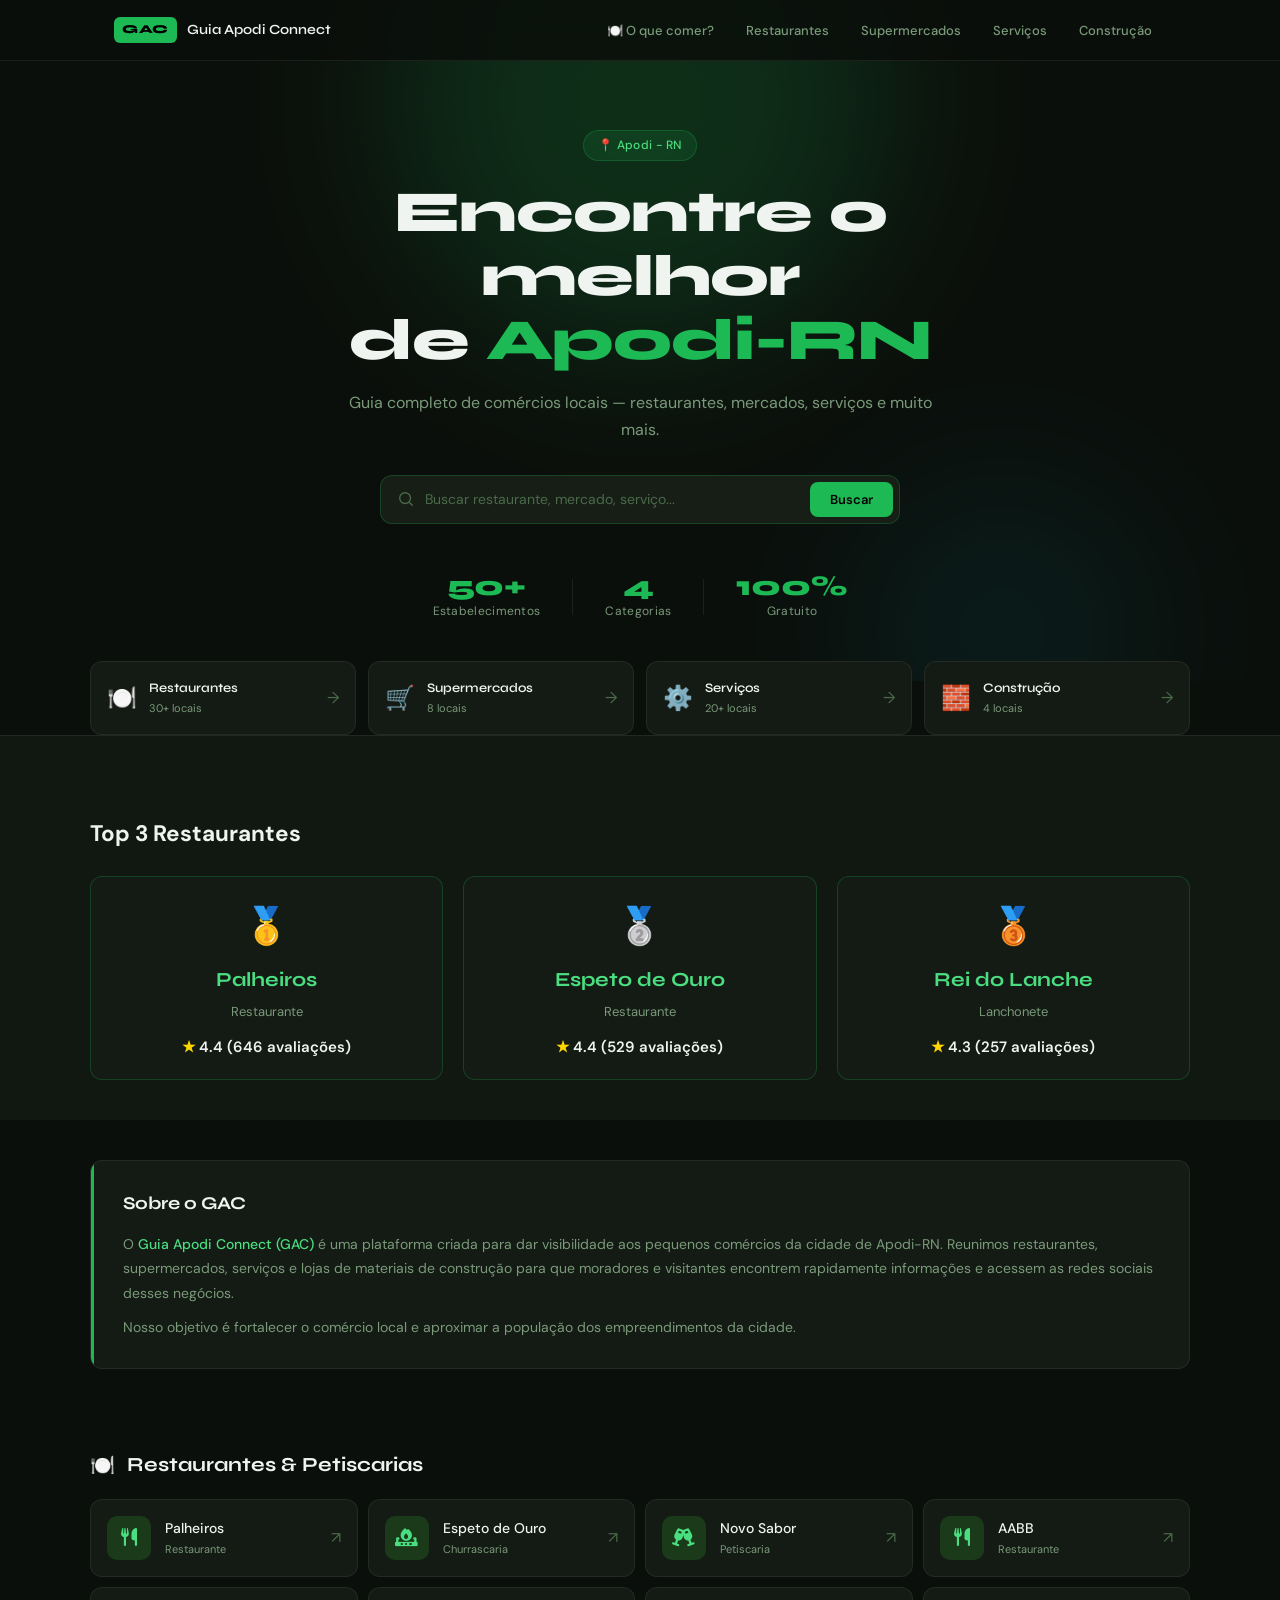
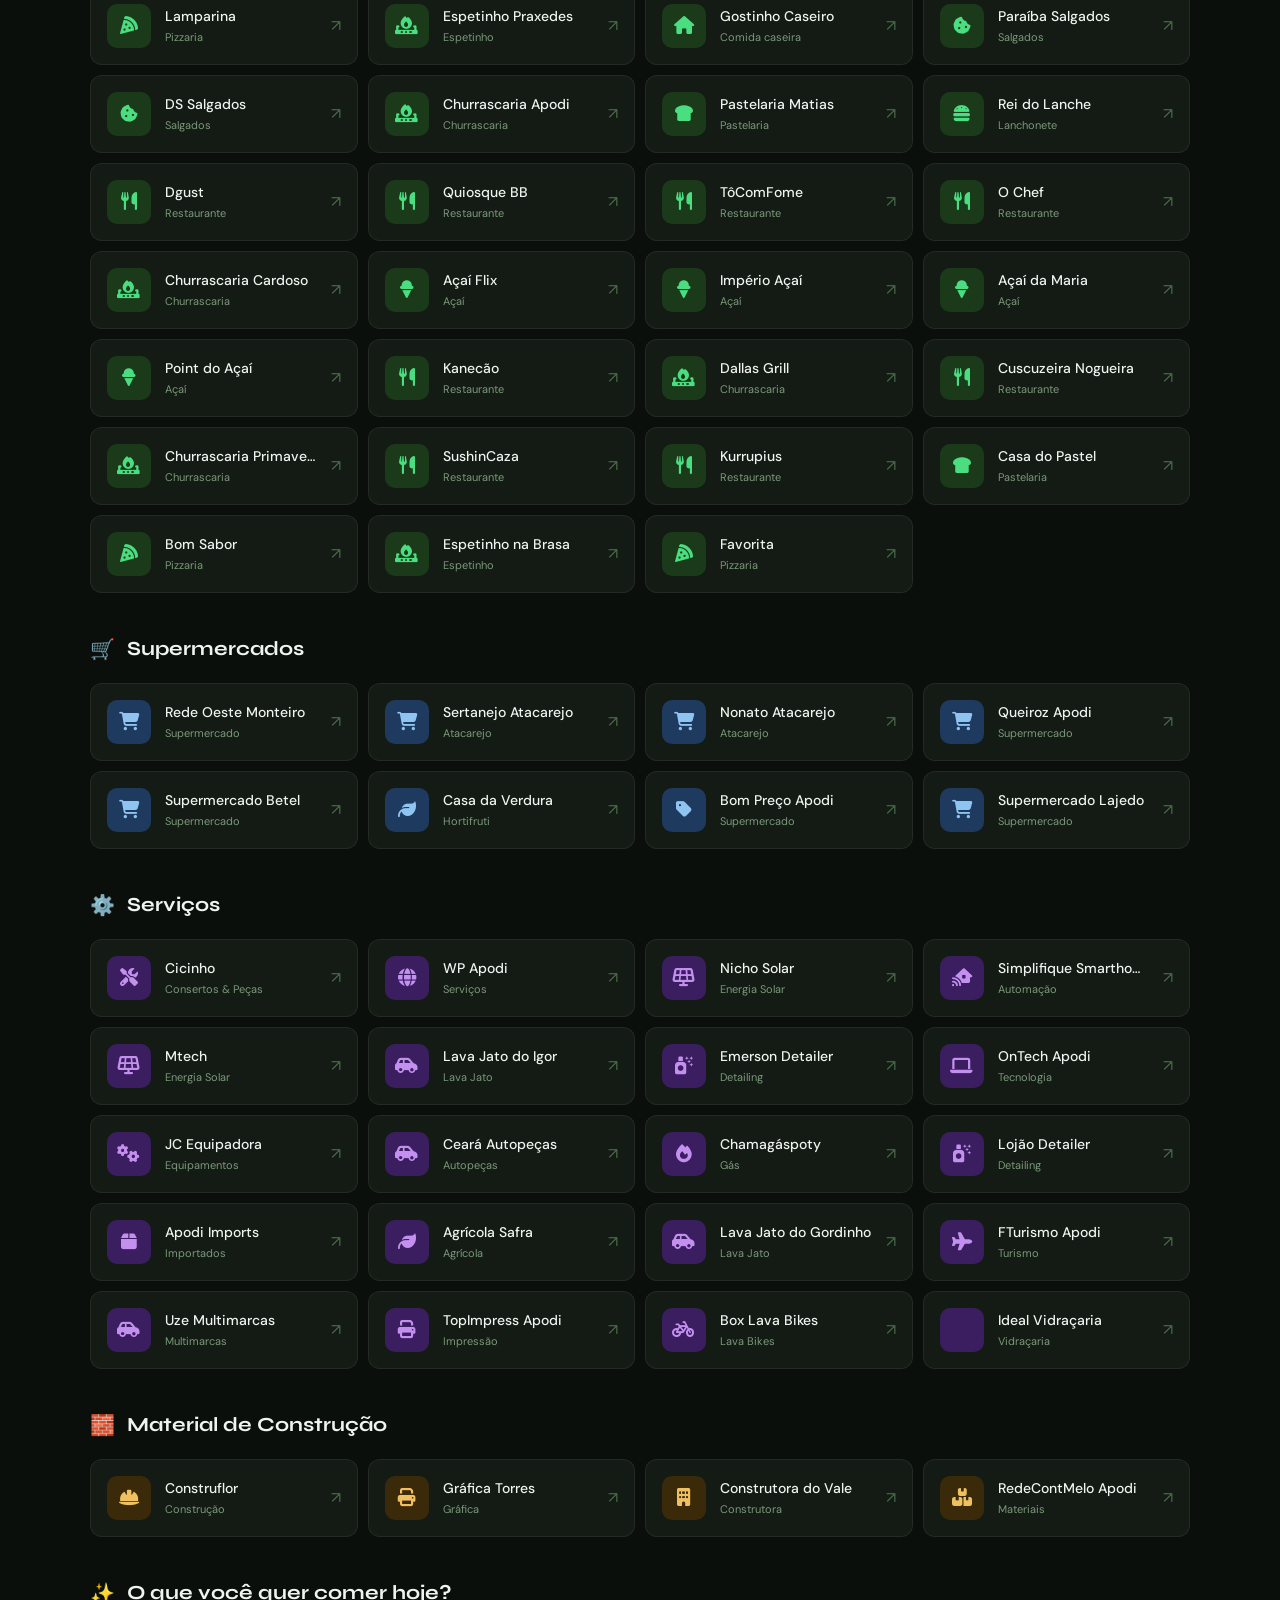
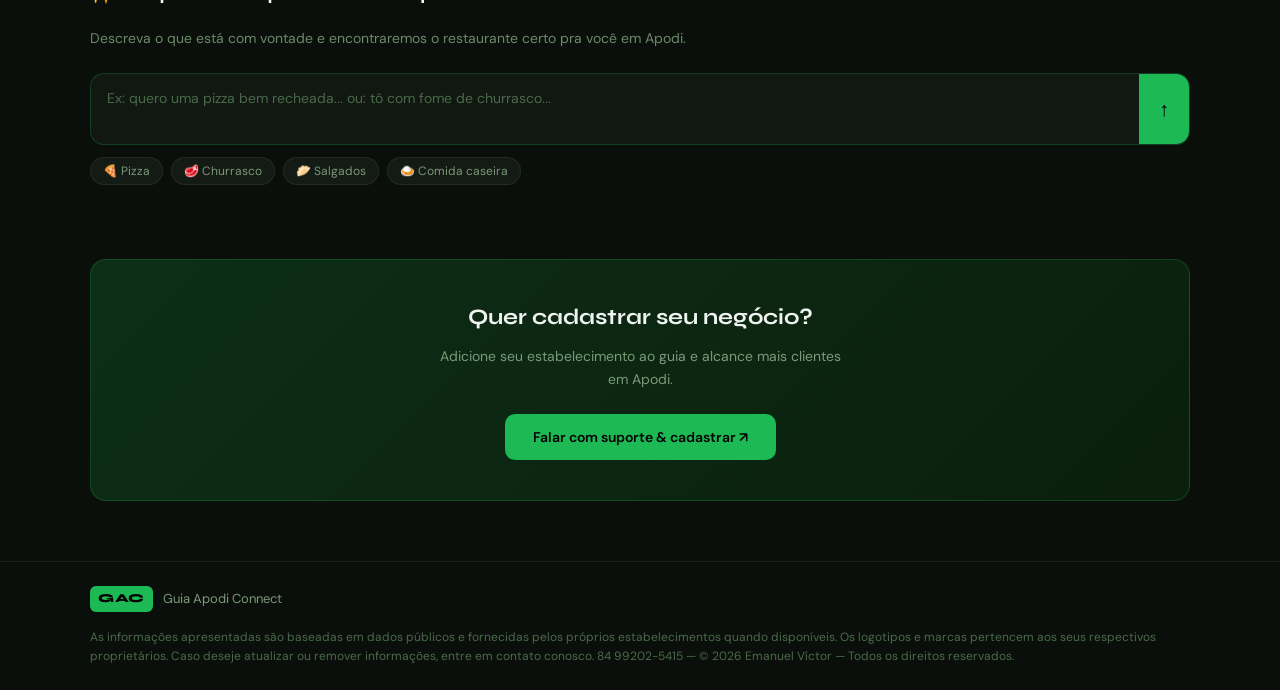
==== commit 07f2e191: "Add files via upload" ====
--- a/GAC/02.html
+++ b/GAC/02.html
@@ -7,10 +7,47 @@
   <link rel="icon" type="image/x-icon" href="02.ico">
   <link rel="preconnect" href="https://fonts.googleapis.com">
   <link rel="preconnect" href="https://fonts.gstatic.com" crossorigin>
+  <link rel="stylesheet" href="02.css">
   <link rel="stylesheet" href="https://cdnjs.cloudflare.com/ajax/libs/font-awesome/6.5.0/css/all.min.css">
   <link href="https://fonts.googleapis.com/css2?family=Syne:wght@400;600;700;800&family=DM+Sans:wght@300;400;500&display=swap" rel="stylesheet">
-  <link rel="stylesheet" href="style.css">
 </head>
+<script>
+  const top3Restaurantes = [
+    { id: "reil", nome: "Rei do Lanche", cat: "Lanchonete", rating: 4.3, reviews_count: 257 },
+    { id: "espe", nome: "Espeto de Ouro", cat: "Restaurante", rating: 4.4, reviews_count: 529 },
+    { id: "palh", nome: "Palheiros", cat: "Restaurante", rating: 4.4, reviews_count: 646 }
+  ];
+
+  function montarTop3() {
+    const grid = document.querySelector("#top3-grid");
+    if (!grid) return;
+
+    const medals = ["🥇", "🥈", "🥉"];
+
+    const lista = [...top3Restaurantes]
+      .filter(r => typeof r.rating === "number")
+      .sort((a, b) => {
+        if (b.rating !== a.rating) return b.rating - a.rating;
+        return (b.reviews_count || 0) - (a.reviews_count || 0);
+      })
+      .slice(0, 3);
+
+    grid.innerHTML = lista.map((r, i) => `
+      <div class="ranking-card" onclick="abrir${r.id}()">
+        <span class="ranking-medal">${medals[i]}</span>
+        <h3 class="ranking-name">${r.nome}</h3>
+        <p class="ranking-cat">${r.cat}</p>
+        <div class="ranking-rating">
+          <span class="star">★</span>
+          ${r.rating.toFixed(1)}
+          ${r.reviews_count ? ` (${r.reviews_count} avaliações)` : ""}
+        </div>
+      </div>
+    `).join("");
+  }
+
+  document.addEventListener("DOMContentLoaded", montarTop3);
+</script>
 <body>
 
 <nav class="sticky-nav" id="navbar">
@@ -27,7 +64,6 @@
       <li><a href="#construcao" class="nav-link" data-section="construcao">Construção</a></li>
     </ul>
     <button class="nav-menu-btn" id="menuBtn" aria-label="Menu">
-      <span></span>
     </button>
   </div>
   <div class="nav-mobile" id="mobileMenu">
@@ -38,7 +74,6 @@
     <a href="#construcao" class="nav-link-mobile">Construção</a>
   </div>
 </nav>
-
 <section class="hero">
   <div class="hero-bg">
     <div class="hero-orb hero-orb-1"></div>
@@ -57,11 +92,11 @@
     </div>
   </div>
   <div class="hero-stats">
-    <div class="stat"><span class="stat-num">30+</span><span class="stat-label">Estabelecimentos</span></div>
+    <div class="stat"><span class="stat-num">50+</span><span class="stat-label">Estabelecimentos</span></div>
     <div class="stat-divider"></div>
     <div class="stat"><span class="stat-num">4</span><span class="stat-label">Categorias</span></div>
     <div class="stat-divider"></div>
-    <div class="stat"><span class="stat-num">100%</span><span class="stat-label">Uso Gratuito</span></div>
+    <div class="stat"><span class="stat-num">100%</span><span class="stat-label">Gratuito</span></div>
   </div>
 </section>
 
@@ -72,7 +107,7 @@
         <div class="cat-icon">🍽️</div>
         <div class="cat-info">
           <div class="cat-name">Restaurantes</div>
-          <div class="cat-count">13 locais</div>
+          <div class="cat-count">30+ locais</div>
         </div>
         <div class="cat-arrow">→</div>
       </a>
@@ -88,7 +123,7 @@
         <div class="cat-icon">⚙️</div>
         <div class="cat-info">
           <div class="cat-name">Serviços</div>
-          <div class="cat-count">9 locais</div>
+          <div class="cat-count">20+ locais</div>
         </div>
         <div class="cat-arrow">→</div>
       </a>
@@ -104,6 +139,12 @@
   </div>
 </section>
 
+  <section class="ranking-section">
+  <div class="container">
+    <h2 class="section-header">Top 3 Restaurantes</h2>
+    <div class="ranking-grid" id="top3-grid"></div>
+  </div>
+</section>
 <section class="sobre-section">
   <div class="container">
     <div class="sobre-card">
@@ -138,6 +179,24 @@
   <div class="biz-card" onclick="abrir('mati')"><div class="biz-initials"><i class="fa-solid fa-bread-slice"></i></div><div class="biz-info"><div class="biz-name">Pastelaria Matias</div><div class="biz-cat">Pastelaria</div></div><div class="biz-arrow">↗</div></div>
   <div class="biz-card" onclick="abrir('reil')"><div class="biz-initials"><i class="fa-solid fa-burger"></i></div><div class="biz-info"><div class="biz-name">Rei do Lanche</div><div class="biz-cat">Lanchonete</div></div><div class="biz-arrow">↗</div></div>
   <div class="biz-card" onclick="abrir('dgus')"><div class="biz-initials"><i class="fa-solid fa-utensils"></i></div><div class="biz-info"><div class="biz-name">Dgust</div><div class="biz-cat">Restaurante</div></div><div class="biz-arrow">↗</div></div>
+  <div class="biz-card" onclick="abrir('quio')"><div class="biz-initials"><i class="fa-solid fa-utensils"></i></div><div class="biz-info"><div class="biz-name">Quiosque BB</div><div class="biz-cat">Restaurante</div></div><div class="biz-arrow">↗</div></div>
+  <div class="biz-card" onclick="abrir('toco')"><div class="biz-initials"><i class="fa-solid fa-utensils"></i></div><div class="biz-info"><div class="biz-name">TôComFome</div><div class="biz-cat">Restaurante</div></div><div class="biz-arrow">↗</div></div>
+  <div class="biz-card" onclick="abrir('chef')"><div class="biz-initials"><i class="fa-solid fa-utensils"></i></div><div class="biz-info"><div class="biz-name">O Chef</div><div class="biz-cat">Restaurante</div></div><div class="biz-arrow">↗</div></div>
+  <div class="biz-card" onclick="abrir('card')"><div class="biz-initials"><i class="fa-solid fa-fire-burner"></i></div><div class="biz-info"><div class="biz-name">Churrascaria Cardoso</div><div class="biz-cat">Churrascaria</div></div><div class="biz-arrow">↗</div></div>
+  <div class="biz-card" onclick="abrir('flix')"><div class="biz-initials"><i class="fa-solid fa-ice-cream"></i></div><div class="biz-info"><div class="biz-name">Açaí Flix</div><div class="biz-cat">Açaí</div></div><div class="biz-arrow">↗</div></div>
+  <div class="biz-card" onclick="abrir('impe')"><div class="biz-initials"><i class="fa-solid fa-ice-cream"></i></div><div class="biz-info"><div class="biz-name">Império Açaí</div><div class="biz-cat">Açaí</div></div><div class="biz-arrow">↗</div></div>
+  <div class="biz-card" onclick="abrir('mari')"><div class="biz-initials"><i class="fa-solid fa-ice-cream"></i></div><div class="biz-info"><div class="biz-name">Açaí da Maria</div><div class="biz-cat">Açaí</div></div><div class="biz-arrow">↗</div></div>
+  <div class="biz-card" onclick="abrir('poin')"><div class="biz-initials"><i class="fa-solid fa-ice-cream"></i></div><div class="biz-info"><div class="biz-name">Point do Açaí</div><div class="biz-cat">Açaí</div></div><div class="biz-arrow">↗</div></div>
+  <div class="biz-card" onclick="abrir('kane')"><div class="biz-initials"><i class="fa-solid fa-utensils"></i></div><div class="biz-info"><div class="biz-name">Kanecão</div><div class="biz-cat">Restaurante</div></div><div class="biz-arrow">↗</div></div>
+  <div class="biz-card" onclick="abrir('dall')"><div class="biz-initials"><i class="fa-solid fa-fire-burner"></i></div><div class="biz-info"><div class="biz-name">Dallas Grill</div><div class="biz-cat">Churrascaria</div></div><div class="biz-arrow">↗</div></div>
+  <div class="biz-card" onclick="abrir('cusc')"><div class="biz-initials"><i class="fa-solid fa-utensils"></i></div><div class="biz-info"><div class="biz-name">Cuscuzeira Nogueira</div><div class="biz-cat">Restaurante</div></div><div class="biz-arrow">↗</div></div>
+  <div class="biz-card" onclick="abrir('prim')"><div class="biz-initials"><i class="fa-solid fa-fire-burner"></i></div><div class="biz-info"><div class="biz-name">Churrascaria Primavera</div><div class="biz-cat">Churrascaria</div></div><div class="biz-arrow">↗</div></div>
+  <div class="biz-card" onclick="abrir('sush')"><div class="biz-initials"><i class="fa-solid fa-utensils"></i></div><div class="biz-info"><div class="biz-name">SushinCaza</div><div class="biz-cat">Restaurante</div></div><div class="biz-arrow">↗</div></div>
+  <div class="biz-card" onclick="abrir('bute')"><div class="biz-initials"><i class="fa-solid fa-utensils"></i></div><div class="biz-info"><div class="biz-name">Kurrupius</div><div class="biz-cat">Restaurante</div></div><div class="biz-arrow">↗</div></div>
+  <div class="biz-card" onclick="abrir('past')"><div class="biz-initials"><i class="fa-solid fa-bread-slice"></i></div><div class="biz-info"><div class="biz-name">Casa do Pastel</div><div class="biz-cat">Pastelaria</div></div><div class="biz-arrow">↗</div></div>
+  <div class="biz-card" onclick="abrir('boms')"><div class="biz-initials"><i class="fa-solid fa-pizza-slice"></i></div><div class="biz-info"><div class="biz-name">Bom Sabor</div><div class="biz-cat">Pizzaria</div></div><div class="biz-arrow">↗</div></div>
+  <div class="biz-card" onclick="abrir('bras')"><div class="biz-initials"><i class="fa-solid fa-fire-burner"></i></div><div class="biz-info"><div class="biz-name">Espetinho na Brasa</div><div class="biz-cat">Espetinho</div></div><div class="biz-arrow">↗</div></div>
+  <div class="biz-card" onclick="abrir('favo')"><div class="biz-initials"><i class="fa-solid fa-pizza-slice"></i></div><div class="biz-info"><div class="biz-name">Favorita</div><div class="biz-cat">Pizzaria</div></div><div class="biz-arrow">↗</div></div>
 </div>
 
     <div class="section-header" id="supermercados">
@@ -169,6 +228,17 @@
   <div class="biz-card" onclick="abrir('emer')"><div class="biz-initials" style="background:#3a1e5f;color:#c490f0"><i class="fa-solid fa-spray-can-sparkles"></i></div><div class="biz-info"><div class="biz-name">Emerson Detailer</div><div class="biz-cat">Detailing</div></div><div class="biz-arrow">↗</div></div>
   <div class="biz-card" onclick="abrir('onte')"><div class="biz-initials" style="background:#3a1e5f;color:#c490f0"><i class="fa-solid fa-laptop"></i></div><div class="biz-info"><div class="biz-name">OnTech Apodi</div><div class="biz-cat">Tecnologia</div></div><div class="biz-arrow">↗</div></div>
   <div class="biz-card" onclick="abrir('jc')"><div class="biz-initials" style="background:#3a1e5f;color:#c490f0"><i class="fa-solid fa-gears"></i></div><div class="biz-info"><div class="biz-name">JC Equipadora</div><div class="biz-cat">Equipamentos</div></div><div class="biz-arrow">↗</div></div>
+  <div class="biz-card" onclick="abrir('cear')"><div class="biz-initials" style="background:#3a1e5f;color:#c490f0"><i class="fa-solid fa-car-side"></i></div><div class="biz-info"><div class="biz-name">Ceará Autopeças</div><div class="biz-cat">Autopeças</div></div><div class="biz-arrow">↗</div></div>
+  <div class="biz-card" onclick="abrir('cham')"><div class="biz-initials" style="background:#3a1e5f;color:#c490f0"><i class="fa-solid fa-fire"></i></div><div class="biz-info"><div class="biz-name">Chamagáspoty</div><div class="biz-cat">Gás</div></div><div class="biz-arrow">↗</div></div>
+  <div class="biz-card" onclick="abrir('loja')"><div class="biz-initials" style="background:#3a1e5f;color:#c490f0"><i class="fa-solid fa-spray-can-sparkles"></i></div><div class="biz-info"><div class="biz-name">Lojão Detailer</div><div class="biz-cat">Detailing</div></div><div class="biz-arrow">↗</div></div>
+  <div class="biz-card" onclick="abrir('apim')"><div class="biz-initials" style="background:#3a1e5f;color:#c490f0"><i class="fa-solid fa-box"></i></div><div class="biz-info"><div class="biz-name">Apodi Imports</div><div class="biz-cat">Importados</div></div><div class="biz-arrow">↗</div></div>
+  <div class="biz-card" onclick="abrir('agri')"><div class="biz-initials" style="background:#3a1e5f;color:#c490f0"><i class="fa-solid fa-leaf"></i></div><div class="biz-info"><div class="biz-name">Agrícola Safra</div><div class="biz-cat">Agrícola</div></div><div class="biz-arrow">↗</div></div>
+  <div class="biz-card" onclick="abrir('gord')"><div class="biz-initials" style="background:#3a1e5f;color:#c490f0"><i class="fa-solid fa-car-side"></i></div><div class="biz-info"><div class="biz-name">Lava Jato do Gordinho</div><div class="biz-cat">Lava Jato</div></div><div class="biz-arrow">↗</div></div>
+  <div class="biz-card" onclick="abrir('ftur')"><div class="biz-initials" style="background:#3a1e5f;color:#c490f0"><i class="fa-solid fa-plane"></i></div><div class="biz-info"><div class="biz-name">FTurismo Apodi</div><div class="biz-cat">Turismo</div></div><div class="biz-arrow">↗</div></div>
+  <div class="biz-card" onclick="abrir('uze')"><div class="biz-initials" style="background:#3a1e5f;color:#c490f0"><i class="fa-solid fa-car-side"></i></div><div class="biz-info"><div class="biz-name">Uze Multimarcas</div><div class="biz-cat">Multimarcas</div></div><div class="biz-arrow">↗</div></div>
+  <div class="biz-card" onclick="abrir('topi')"><div class="biz-initials" style="background:#3a1e5f;color:#c490f0"><i class="fa-solid fa-print"></i></div><div class="biz-info"><div class="biz-name">TopImpress Apodi</div><div class="biz-cat">Impressão</div></div><div class="biz-arrow">↗</div></div>
+  <div class="biz-card" onclick="abrir('bike')"><div class="biz-initials" style="background:#3a1e5f;color:#c490f0"><i class="fa-solid fa-bicycle"></i></div><div class="biz-info"><div class="biz-name">Box Lava Bikes</div><div class="biz-cat">Lava Bikes</div></div><div class="biz-arrow">↗</div></div>
+  <div class="biz-card" onclick="abrir('idea')"><div class="biz-initials" style="background:#3a1e5f;color:#c490f0"><i class="fa-solid fa-window"></i></div><div class="biz-info"><div class="biz-name">Ideal Vidraçaria</div><div class="biz-cat">Vidraçaria</div></div><div class="biz-arrow">↗</div></div>
 </div>
 
     <div class="section-header" id="construcao">
@@ -186,7 +256,7 @@
       <div class="section-tag">✨</div>
       <h2 class="section-title">O que você quer comer hoje?</h2>
     </div>
-    <p style="color:#6a8a6a;font-size:14px;margin-bottom:24px;font-weight:400;">Descreva o que está com vontade e a IA encontra o restaurante certo pra você em Apodi.</p>
+    <p style="color:#6a8a6a;font-size:14px;margin-bottom:24px;font-weight:400;">Descreva o que está com vontade e encontraremos o restaurante certo pra você em Apodi.</p>
 
     <div class="catalogo-input-wrap">
       <div class="catalogo-box">
@@ -202,7 +272,7 @@
     </div>
 
     <div class="cat-loading" id="cat-loading">
-      <div class="cat-dots"><span></span></div>
+      <div class="cat-dots"></div>
       <p>Consultando os restaurantes de Apodi...</p>
     </div>
 
@@ -249,10 +319,6 @@
       <span class="brand-badge">GAC</span>
       <span>Guia Apodi Connect</span>
     </div>
-    <p class="footer-copy">© 2026 Emanuel Víctor — Todos os direitos reservados.</p>
-  </div>
-</footer>
-
-<script src="02.js"></script>
-</body>
-</html>+    <p class="footer-copy">As informações apresentadas são baseadas em dados públicos e fornecidas pelos próprios estabelecimentos quando disponíveis. Os logotipos e marcas pertencem aos seus respectivos proprietários. Caso deseje atualizar ou remover informações, entre em contato conosco. 84 99202-5415 — © 2026 Emanuel Víctor — Todos os direitos reservados.</p>
+  </div>
+</footer>
--- a/GAC/02.css
+++ b/GAC/02.css
@@ -0,0 +1,1082 @@
+*, *::before, *::after {
+  margin: 0;
+  padding: 0;
+  box-sizing: border-box;
+}
+
+:root {
+  --green: #1db954;
+  --green-dark: #148a3c;
+  --green-light: #4ade80;
+  --green-dim: rgba(29, 185, 84, 0.12);
+  --bg: #0b0f0b;
+  --bg2: #111711;
+  --bg3: #161e16;
+  --card: #141a14;
+  --card-hover: #1a221a;
+  --border: rgba(255,255,255,0.07);
+  --border-green: rgba(29,185,84,0.25);
+  --text: #f0f4f0;
+  --text-muted: #7a9a7a;
+  --text-dim: #4a6a4a;
+  --radius: 12px;
+  --radius-sm: 8px;
+}
+
+html {
+  scroll-behavior: smooth;
+  overflow-x: hidden;
+}
+
+body {
+  background: var(--bg);
+  color: var(--text);
+  font-family: 'DM Sans', sans-serif;
+  font-size: 15px;
+  line-height: 1.6;
+  overflow-x: hidden;
+}
+
+::-webkit-scrollbar { width: 6px; }
+::-webkit-scrollbar-track { background: var(--bg); }
+::-webkit-scrollbar-thumb { background: var(--green-dark); border-radius: 3px; }
+::-webkit-scrollbar-thumb:hover { background: var(--green); }
+
+.sticky-nav {
+  position: fixed;
+  top: 0;
+  left: 0;
+  width: 100%;
+  z-index: 1000;
+  background: rgba(11, 15, 11, 0.85);
+  backdrop-filter: blur(16px);
+  -webkit-backdrop-filter: blur(16px);
+  border-bottom: 1px solid var(--border);
+  transition: background 0.3s;
+}
+
+.sticky-nav.scrolled {
+  background: rgba(11, 15, 11, 0.97);
+}
+
+.nav-inner {
+  max-width: 1100px;
+  margin: 0 auto;
+  padding: 0 24px;
+  height: 60px;
+  display: flex;
+  align-items: center;
+  justify-content: space-between;
+  gap: 24px;
+}
+
+.nav-brand {
+  display: flex;
+  align-items: center;
+  gap: 10px;
+  text-decoration: none;
+  flex-shrink: 0;
+}
+
+.brand-badge {
+  background: var(--green);
+  color: #000;
+  font-family: 'Syne', sans-serif;
+  font-weight: 800;
+  font-size: 12px;
+  padding: 3px 8px;
+  border-radius: 6px;
+  letter-spacing: 0.5px;
+}
+
+.brand-name {
+  font-family: 'Syne', sans-serif;
+  font-weight: 600;
+  font-size: 14px;
+  color: var(--text);
+}
+
+.nav-links {
+  display: flex;
+  list-style: none;
+  gap: 4px;
+}
+
+.nav-link {
+  color: var(--text-muted);
+  text-decoration: none;
+  font-size: 13px;
+  font-weight: 500;
+  padding: 6px 14px;
+  border-radius: 20px;
+  transition: all 0.2s;
+  white-space: nowrap;
+}
+
+.nav-link:hover, .nav-link.active {
+  color: var(--green);
+  background: var(--green-dim);
+}
+
+.nav-menu-btn {
+  display: none;
+  flex-direction: column;
+  gap: 4px;
+  background: none;
+  border: none;
+  cursor: pointer;
+  padding: 6px;
+}
+
+.nav-menu-btn span {
+  display: block;
+  width: 22px;
+  height: 1.5px;
+  background: var(--text);
+  border-radius: 2px;
+  transition: 0.3s;
+}
+
+.nav-mobile {
+  display: none;
+  flex-direction: column;
+  padding: 12px 24px 16px;
+  border-top: 1px solid var(--border);
+  gap: 4px;
+}
+
+.nav-mobile.open { display: flex; }
+
+.nav-link-mobile {
+  color: var(--text-muted);
+  text-decoration: none;
+  font-size: 14px;
+  padding: 8px 0;
+  border-bottom: 1px solid var(--border);
+  transition: color 0.2s;
+}
+
+.nav-link-mobile:hover { color: var(--green); }
+
+.hero {
+  position: relative;
+  padding: 130px 24px 60px;
+  overflow: hidden;
+  min-height: 520px;
+  display: flex;
+  flex-direction: column;
+  align-items: center;
+  justify-content: center;
+}
+
+.hero-bg {
+  position: absolute;
+  inset: 0;
+  pointer-events: none;
+}
+
+.hero-orb {
+  position: absolute;
+  border-radius: 50%;
+  filter: blur(80px);
+  opacity: 0.18;
+}
+
+.hero-orb-1 {
+  width: 500px;
+  height: 500px;
+  background: var(--green);
+  top: -150px;
+  left: 50%;
+  transform: translateX(-50%);
+  animation: pulse-orb 6s ease-in-out infinite;
+}
+
+.hero-orb-2 {
+  width: 300px;
+  height: 300px;
+  background: #00b4d8;
+  bottom: -100px;
+  right: 10%;
+  opacity: 0.08;
+}
+
+@keyframes pulse-orb {
+  0%, 100% { opacity: 0.18; transform: translateX(-50%) scale(1); }
+  50% { opacity: 0.25; transform: translateX(-50%) scale(1.05); }
+}
+
+.hero-content {
+  position: relative;
+  text-align: center;
+  max-width: 640px;
+  width: 100%;
+  animation: fadeUp 0.7s ease both;
+}
+
+@keyframes fadeUp {
+  from { opacity: 0; transform: translateY(20px); }
+  to { opacity: 1; transform: translateY(0); }
+}
+
+.hero-tag {
+  display: inline-flex;
+  align-items: center;
+  gap: 6px;
+  background: var(--green-dim);
+  border: 1px solid var(--border-green);
+  color: var(--green-light);
+  font-size: 12px;
+  font-weight: 500;
+  padding: 5px 14px;
+  border-radius: 20px;
+  margin-bottom: 20px;
+  letter-spacing: 0.3px;
+}
+
+.hero-title {
+  font-family: 'Syne', sans-serif;
+  font-weight: 800;
+  font-size: clamp(36px, 6vw, 58px);
+  line-height: 1.1;
+  letter-spacing: -1px;
+  margin-bottom: 16px;
+  color: var(--text);
+}
+
+.hero-title em {
+  font-style: normal;
+  color: var(--green);
+}
+
+.hero-sub {
+  color: var(--text-muted);
+  font-size: 16px;
+  max-width: 600px;
+  margin: 0 auto 32px;
+  line-height: 1.7;
+}
+
+.search-wrap {
+  max-width: 520px;
+  margin: 0 auto;
+}
+
+.search-box {
+  display: flex;
+  align-items: center;
+  background: var(--bg3);
+  border: 1px solid var(--border-green);
+  border-radius: 12px;
+  padding: 6px 6px 6px 16px;
+  gap: 10px;
+  transition: border-color 0.2s, box-shadow 0.2s;
+}
+
+.search-box:focus-within {
+  border-color: var(--green);
+  box-shadow: 0 0 0 3px rgba(29,185,84,0.1);
+}
+
+.search-icon {
+  width: 18px;
+  height: 18px;
+  color: var(--text-dim);
+  flex-shrink: 0;
+}
+
+.search-box input {
+  flex: 1;
+  background: none;
+  border: none;
+  outline: none;
+  color: var(--text);
+  font-size: 14px;
+  font-family: 'DM Sans', sans-serif;
+  min-width: 0;
+}
+
+.search-box input::placeholder { color: var(--text-dim); }
+
+.search-btn {
+  background: var(--green);
+  color: #000;
+  border: none;
+  border-radius: 8px;
+  padding: 9px 20px;
+  font-size: 13px;
+  font-weight: 600;
+  cursor: pointer;
+  font-family: 'DM Sans', sans-serif;
+  transition: background 0.2s, transform 0.1s;
+  white-space: nowrap;
+  flex-shrink: 0;
+}
+
+.search-btn:hover { background: var(--green-light); }
+.search-btn:active { transform: scale(0.97); }
+
+.hero-stats {
+  position: relative;
+  display: flex;
+  align-items: center;
+  justify-content: center;
+  gap: 32px;
+  margin-top: 48px;
+  animation: fadeUp 0.7s ease 0.2s both;
+}
+
+.stat {
+  display: flex;
+  flex-direction: column;
+  align-items: center;
+  gap: 2px;
+}
+
+.stat-num {
+  font-family: 'Syne', sans-serif;
+  font-weight: 800;
+  font-size: 28px;
+  color: var(--green);
+  line-height: 1;
+}
+
+.stat-label {
+  font-size: 12px;
+  color: var(--text-muted);
+  letter-spacing: 0.3px;
+}
+
+.stat-divider {
+  width: 1px;
+  height: 36px;
+  background: var(--border);
+}
+
+.cats-section {
+  padding: 0 24px;
+  margin-top: -20px;
+  position: relative;
+  z-index: 2;
+}
+
+.container {
+  max-width: 1100px;
+  margin: 0 auto;
+}
+
+.cats-grid {
+  display: grid;
+  grid-template-columns: repeat(4, 1fr);
+  gap: 12px;
+}
+
+.cat-card {
+  background: var(--card);
+  border: 1px solid var(--border);
+  border-radius: var(--radius);
+  padding: 16px;
+  display: flex;
+  align-items: center;
+  gap: 12px;
+  text-decoration: none;
+  transition: all 0.2s;
+  cursor: pointer;
+}
+
+.cat-card:hover {
+  background: var(--card-hover);
+  border-color: var(--border-green);
+  transform: translateY(-2px);
+}
+
+.cat-icon {
+  font-size: 24px;
+  flex-shrink: 0;
+}
+
+.cat-info { flex: 1; min-width: 0; }
+
+.cat-name {
+  font-family: 'Syne', sans-serif;
+  font-weight: 600;
+  font-size: 13px;
+  color: var(--text);
+  white-space: nowrap;
+  overflow: hidden;
+  text-overflow: ellipsis;
+}
+
+.cat-count {
+  font-size: 11px;
+  color: var(--text-muted);
+  margin-top: 1px;
+}
+
+.cat-arrow {
+  color: var(--text-dim);
+  font-size: 16px;
+  transition: color 0.2s, transform 0.2s;
+}
+
+.cat-card:hover .cat-arrow {
+  color: var(--green);
+  transform: translateX(3px);
+}
+
+.ranking-section {
+  padding: 40px 24px;
+  background: var(--bg2);
+  border-top: 1px solid var(--border);
+}
+
+.ranking-grid {
+  display: grid;
+  grid-template-columns: repeat(auto-fit, minmax(250px, 1fr));
+  gap: 20px;
+  margin-top: 24px;
+}
+
+.ranking-card {
+  background: var(--card);
+  border: 1px solid var(--border-green);
+  border-radius: var(--radius);
+  padding: 20px;
+  display: flex;
+  flex-direction: column;
+  align-items: center;
+  text-align: center;
+  transition: all 0.2s;
+  cursor: pointer;
+  position: relative;
+  overflow: hidden;
+}
+
+.ranking-card:hover {
+  background: var(--card-hover);
+  transform: translateY(-3px);
+  box-shadow: 0 8px 20px rgba(0,0,0,0.2);
+}
+
+.ranking-medal {
+  font-size: 36px;
+  margin-bottom: 10px;
+}
+
+.ranking-name {
+  font-family: 'Syne', sans-serif;
+  font-weight: 700;
+  font-size: 20px;
+  color: var(--green-light);
+  margin-bottom: 6px;
+}
+
+.ranking-cat {
+  font-size: 13px;
+  color: var(--text-muted);
+  margin-bottom: 12px;
+}
+
+.ranking-rating {
+  display: flex;
+  align-items: center;
+  gap: 4px;
+  font-size: 15px;
+  font-weight: 600;
+  color: var(--text);
+}
+
+.ranking-rating .star {
+  color: #FFD700; /* Gold color for stars */
+}
+
+@media (max-width: 768px) {
+  .ranking-grid {
+    grid-template-columns: 1fr;
+  }
+}
+
+.sobre-section {
+  padding: 40px 24px;
+}
+
+.sobre-card {
+  background: var(--card);
+  border: 1px solid var(--border);
+  border-radius: var(--radius);
+  padding: 28px 32px;
+  display: flex;
+  gap: 24px;
+  align-items: flex-start;
+  position: relative;
+  overflow: hidden;
+}
+
+.sobre-accent {
+  position: absolute;
+  left: 0;
+  top: 0;
+  bottom: 0;
+  width: 3px;
+  background: var(--green);
+  border-radius: 0 2px 2px 0;
+}
+
+.sobre-text { flex: 1; }
+
+.sobre-title {
+  font-family: 'Syne', sans-serif;
+  font-weight: 700;
+  font-size: 18px;
+  margin-bottom: 14px;
+  color: var(--text);
+}
+
+.sobre-text p {
+  color: var(--text-muted);
+  font-size: 14px;
+  line-height: 1.75;
+  margin-bottom: 10px;
+  font-weight: 400;
+}
+
+.sobre-text p:last-child { margin-bottom: 0; }
+
+.sobre-text strong {
+  color: var(--green-light);
+  font-weight: 500;
+}
+
+.listings {
+  padding: 0 24px 60px;
+}
+
+.section-header {
+  display: flex;
+  align-items: center;
+  gap: 12px;
+  margin: 40px 0 18px;
+  scroll-margin-top: 80px;
+}
+
+.section-tag {
+  font-size: 20px;
+  line-height: 1;
+}
+
+.section-title {
+  font-family: 'Syne', sans-serif;
+  font-weight: 700;
+  font-size: 20px;
+  color: var(--text);
+}
+
+.biz-grid {
+  display: grid;
+  grid-template-columns: repeat(auto-fill, minmax(240px, 1fr));
+  gap: 10px;
+}
+
+.biz-card {
+  background: var(--card);
+  border: 1px solid var(--border);
+  border-radius: var(--radius);
+  padding: 16px;
+  display: flex;
+  align-items: center;
+  gap: 14px;
+  cursor: pointer;
+  transition: all 0.2s;
+  animation: fadeIn 0.4s ease both;
+}
+
+@keyframes fadeIn {
+  from { opacity: 0; transform: translateY(8px); }
+  to { opacity: 1; transform: translateY(0); }
+}
+
+.biz-card:hover {
+  background: var(--card-hover);
+  border-color: var(--border-green);
+  transform: translateY(-1px);
+}
+
+.biz-card.hidden { display: none; }
+
+.biz-initials {
+  width: 44px;
+  height: 44px;
+  border-radius: 10px;
+  background: #1a3a1a;
+  color: var(--green-light);
+  display: flex;
+  align-items: center;
+  justify-content: center;
+  font-family: 'Syne', sans-serif;
+  font-weight: 700;
+  font-size: 13px;
+  flex-shrink: 0;
+  letter-spacing: 0.5px;
+}
+
+.biz-initials i { font-size: 18px; }
+
+.biz-info { flex: 1; min-width: 0; }
+
+.biz-name {
+  font-weight: 500;
+  font-size: 14px;
+  color: var(--text);
+  white-space: nowrap;
+  overflow: hidden;
+  text-overflow: ellipsis;
+  margin-bottom: 2px;
+}
+
+.biz-cat {
+  font-size: 11px;
+  color: var(--text-muted);
+}
+
+.biz-arrow {
+  color: var(--text-dim);
+  font-size: 16px;
+  flex-shrink: 0;
+  transition: all 0.2s;
+}
+
+.biz-card:hover .biz-arrow {
+  color: var(--green);
+  transform: translateX(2px) translateY(-2px);
+}
+
+.cta-section {
+  margin-top: 50px;
+  background: linear-gradient(135deg, #0d2e17 0%, #0b1f0b 100%);
+  border: 1px solid var(--border-green);
+  border-radius: 16px;
+  padding: 40px;
+  text-align: center;
+}
+
+.cta-title {
+  font-family: 'Syne', sans-serif;
+  font-weight: 700;
+  font-size: 22px;
+  margin-bottom: 10px;
+  color: var(--text);
+}
+
+.cta-sub {
+  color: var(--text-muted);
+  font-size: 14px;
+  max-width: 420px;
+  margin: 0 auto 24px;
+  font-weight: 400;
+}
+
+.cta-btn {
+  display: inline-block;
+  background: var(--green);
+  color: #000;
+  text-decoration: none;
+  font-weight: 600;
+  font-size: 14px;
+  padding: 12px 28px;
+  border-radius: 10px;
+  transition: all 0.2s;
+  font-family: 'DM Sans', sans-serif;
+}
+
+.cta-btn:hover {
+  background: var(--green-light);
+  transform: translateY(-1px);
+}
+
+#sidebar-overlay {
+  display: none;
+  position: fixed;
+  inset: 0;
+  background: rgba(0,0,0,0.6);
+  z-index: 1100;
+  backdrop-filter: blur(4px);
+}
+
+#sidebar-overlay.ativo { display: block; }
+
+#sidebar {
+  position: fixed;
+  right: -360px;
+  top: 0;
+  width: 340px;
+  height: 100%;
+  background: var(--bg2);
+  border-left: 1px solid var(--border-green);
+  z-index: 1200;
+  padding: 24px;
+  transition: right 0.3s cubic-bezier(0.4, 0, 0.2, 1);
+  overflow-y: auto;
+}
+
+#sidebar.ativo { right: 0; }
+
+.sidebar-close {
+  background: var(--bg3);
+  border: 1px solid var(--border);
+  border-radius: 8px;
+  width: 36px;
+  height: 36px;
+  display: flex;
+  align-items: center;
+  justify-content: center;
+  cursor: pointer;
+  color: var(--text-muted);
+  margin-bottom: 24px;
+  transition: all 0.2s;
+}
+
+.sidebar-close:hover {
+  border-color: var(--border-green);
+  color: var(--text);
+}
+
+#conteudo h2 {
+  font-family: 'Syne', sans-serif;
+  font-weight: 700;
+  font-size: 20px;
+  margin-bottom: 6px;
+  color: var(--text);
+  scroll-margin-top: 0;
+  margin-top: 0;
+}
+
+#conteudo .sidebar-loc {
+  color: var(--text-muted);
+  font-size: 13px;
+  margin-bottom: 24px;
+  display: flex;
+  align-items: center;
+  gap: 6px;
+}
+
+.sidebar-links {
+  display: flex;
+  flex-direction: column;
+  gap: 10px;
+}
+
+.sidebar-link {
+  display: flex;
+  align-items: center;
+  gap: 12px;
+  background: var(--bg3);
+  border: 1px solid var(--border);
+  border-radius: var(--radius);
+  padding: 14px 16px;
+  text-decoration: none;
+  color: var(--text);
+  font-size: 14px;
+  font-weight: 500;
+  transition: all 0.2s;
+}
+
+.sidebar-link:hover {
+  border-color: var(--border-green);
+  background: var(--card-hover);
+  color: var(--green-light);
+}
+
+.sidebar-link .link-icon {
+  width: 36px;
+  height: 36px;
+  border-radius: 8px;
+  display: flex;
+  align-items: center;
+  justify-content: center;
+  font-size: 16px;
+  flex-shrink: 0;
+}
+
+.link-insta .link-icon { background: #2a1a2a; }
+.link-zap .link-icon { background: #0d2e17; }
+.link-map .link-icon { background: #1a2a3a; }
+
+.sidebar-missing {
+  background: var(--bg3);
+  border: 1px solid var(--border);
+  border-radius: var(--radius);
+  padding: 14px 16px;
+  color: var(--text-dim);
+  font-size: 13px;
+  display: flex;
+  align-items: center;
+  gap: 10px;
+}
+
+footer {
+  border-top: 1px solid var(--border);
+  background: var(--bg);
+  padding: 24px;
+}
+
+.footer-inner {
+  max-width: 1100px;
+  margin: 0 auto;
+  display: flex;
+  align-items: center;
+  justify-content: space-between;
+  gap: 16px;
+  flex-wrap: wrap;
+}
+
+.footer-brand {
+  display: flex;
+  align-items: center;
+  gap: 10px;
+  font-size: 13px;
+  color: var(--text-muted);
+}
+
+.footer-copy {
+  font-size: 12px;
+  color: var(--text-dim);
+  font-weight: 400;
+}
+
+.empty-state {
+  grid-column: 1 / -1;
+  text-align: center;
+  padding: 40px;
+  color: var(--text-muted);
+  font-size: 14px;
+}
+
+.catalogo-input-wrap {
+  margin-bottom: 24px;
+}
+
+.catalogo-box {
+  display: flex;
+  align-items: stretch;
+  background: var(--bg2);
+  border: 1px solid var(--border-green);
+  border-radius: 14px;
+  overflow: hidden;
+  transition: box-shadow 0.2s, border-color 0.2s;
+  margin-bottom: 12px;
+}
+
+.catalogo-box:focus-within {
+  border-color: var(--green);
+  box-shadow: 0 0 0 3px rgba(29,185,84,0.1);
+}
+
+.catalogo-box textarea {
+  flex: 1;
+  background: none;
+  border: none;
+  outline: none;
+  color: var(--text);
+  font-family: 'DM Sans', sans-serif;
+  font-size: 14px;
+  padding: 14px 16px;
+  resize: none;
+  min-height: 60px;
+  max-height: 120px;
+  line-height: 1.5;
+}
+
+.catalogo-box textarea::placeholder { color: var(--text-dim); }
+
+.cat-send {
+  background: var(--green);
+  color: #000;
+  border: none;
+  width: 50px;
+  font-size: 20px;
+  cursor: pointer;
+  transition: background 0.2s;
+  display: flex;
+  align-items: center;
+  justify-content: center;
+  flex-shrink: 0;
+  font-weight: bold;
+}
+
+.cat-send:hover { background: var(--green-light); }
+.cat-send:active { transform: scale(0.96); }
+.cat-send:disabled { background: var(--text-dim); cursor: not-allowed; }
+
+.cat-sugestoes {
+  display: flex;
+  flex-wrap: wrap;
+  gap: 8px;
+}
+
+.cat-sug {
+  background: var(--card);
+  border: 1px solid var(--border);
+  color: var(--text-muted);
+  font-size: 12px;
+  padding: 5px 12px;
+  border-radius: 20px;
+  cursor: pointer;
+  transition: all 0.2s;
+  font-family: 'DM Sans', sans-serif;
+}
+
+.cat-sug:hover {
+  border-color: var(--border-green);
+  color: var(--green-light);
+  background: var(--green-dim);
+}
+
+.cat-loading {
+  display: none;
+  flex-direction: column;
+  align-items: center;
+  gap: 14px;
+  padding: 36px 0;
+}
+
+.cat-loading.show { display: flex; }
+
+.cat-dots { display: flex; gap: 6px; }
+
+.cat-dots span {
+  width: 8px;
+  height: 8px;
+  border-radius: 50%;
+  background: var(--green);
+  opacity: 0.3;
+  animation: catBlink 1.2s ease-in-out infinite;
+}
+
+.cat-dots span:nth-child(2) { animation-delay: 0.2s; }
+.cat-dots span:nth-child(3) { animation-delay: 0.4s; }
+
+@keyframes catBlink {
+  0%,100%{ opacity:0.3; } 50%{ opacity:1; }
+}
+
+.cat-loading p { color: var(--text-muted); font-size: 13px; font-weight: 400; }
+
+.cat-answer {
+  display: none;
+  background: var(--card);
+  border: 1px solid var(--border-green);
+  border-radius: 14px;
+  padding: 20px;
+  margin-bottom: 20px;
+  gap: 12px;
+  align-items: flex-start;
+  animation: catSlide 0.4s ease;
+}
+
+.cat-answer.show { display: flex; }
+
+@keyframes catSlide {
+  from { opacity:0; transform: translateY(10px); }
+  to { opacity:1; transform: translateY(0); }
+}
+
+.cat-answer-icon { font-size: 22px; flex-shrink: 0; margin-top: 2px; }
+
+.cat-answer-text {
+  color: var(--text-muted);
+  font-size: 14px;
+  line-height: 1.75;
+  font-weight: 400;
+}
+
+.cat-answer-text strong { color: var(--green-light); font-weight: 500; }
+
+.cat-grid {
+  display: grid;
+  grid-template-columns: repeat(auto-fill, minmax(200px, 1fr));
+  gap: 10px;
+  margin-bottom: 16px;
+}
+
+.cat-result-card {
+  background: var(--bg2);
+  border: 1px solid var(--border);
+  border-radius: 12px;
+  padding: 16px;
+  transition: all 0.2s;
+  animation: catSlide 0.4s ease both;
+}
+
+.cat-result-card:hover {
+  border-color: var(--border-green);
+  transform: translateY(-2px);
+}
+
+.cat-initials {
+  width: 40px;
+  height: 40px;
+  border-radius: 9px;
+  background: #1a3a1a;
+  color: var(--green-light);
+  display: flex;
+  align-items: center;
+  justify-content: center;
+  font-family: 'Syne', sans-serif;
+  font-weight: 700;
+  font-size: 12px;
+  margin-bottom: 10px;
+}
+
+.cat-nome { font-weight: 500; font-size: 13px; margin-bottom: 4px; color: var(--text); }
+.cat-motivo { font-size: 11px; color: var(--text-muted); margin-bottom: 10px; line-height: 1.5; font-weight: 400; }
+
+.cat-links { display: flex; gap: 6px; flex-wrap: wrap; }
+
+.cat-link {
+  font-size: 11px;
+  padding: 3px 9px;
+  border-radius: 6px;
+  text-decoration: none;
+  font-weight: 500;
+  transition: all 0.2s;
+  border: 1px solid var(--border);
+  color: var(--text-muted);
+}
+
+.cat-link:hover { border-color: var(--border-green); color: var(--green-light); }
+.cat-link.insta { border-color: rgba(131,58,180,0.3); color: #c084fc; }
+.cat-link.zap { border-color: var(--border-green); color: var(--green-light); }
+
+.cat-empty, .cat-error {
+  display: none;
+  text-align: center;
+  padding: 36px 0;
+  color: var(--text-muted);
+  font-size: 14px;
+  font-weight: 400;
+  flex-direction: column;
+  gap: 10px;
+}
+
+.cat-empty.show, .cat-error.show { display: flex; }
+.cat-empty span, .cat-error span { font-size: 32px; }
+
+@media (max-width: 900px) {
+  .cats-grid { grid-template-columns: repeat(2, 1fr); }
+  .nav-links { display: none; }
+  .nav-menu-btn { display: flex; }
+  .brand-name { display: none; }
+}
+
+@media (max-width: 600px) {
+  .hero { padding: 100px 20px 40px; }
+  .hero-stats { gap: 20px; }
+  .stat-num { font-size: 22px; }
+  .cats-grid { grid-template-columns: repeat(2, 1fr); gap: 8px; }
+  .biz-grid { grid-template-columns: 1fr; }
+  .sobre-card { padding: 20px; }
+  .cta-section { padding: 28px 20px; }
+  #sidebar { width: 100%; right: -100%; }
+  .footer-inner { justify-content: center; text-align: center; }
+  .cat-grid { grid-template-columns: 1fr; }
+}
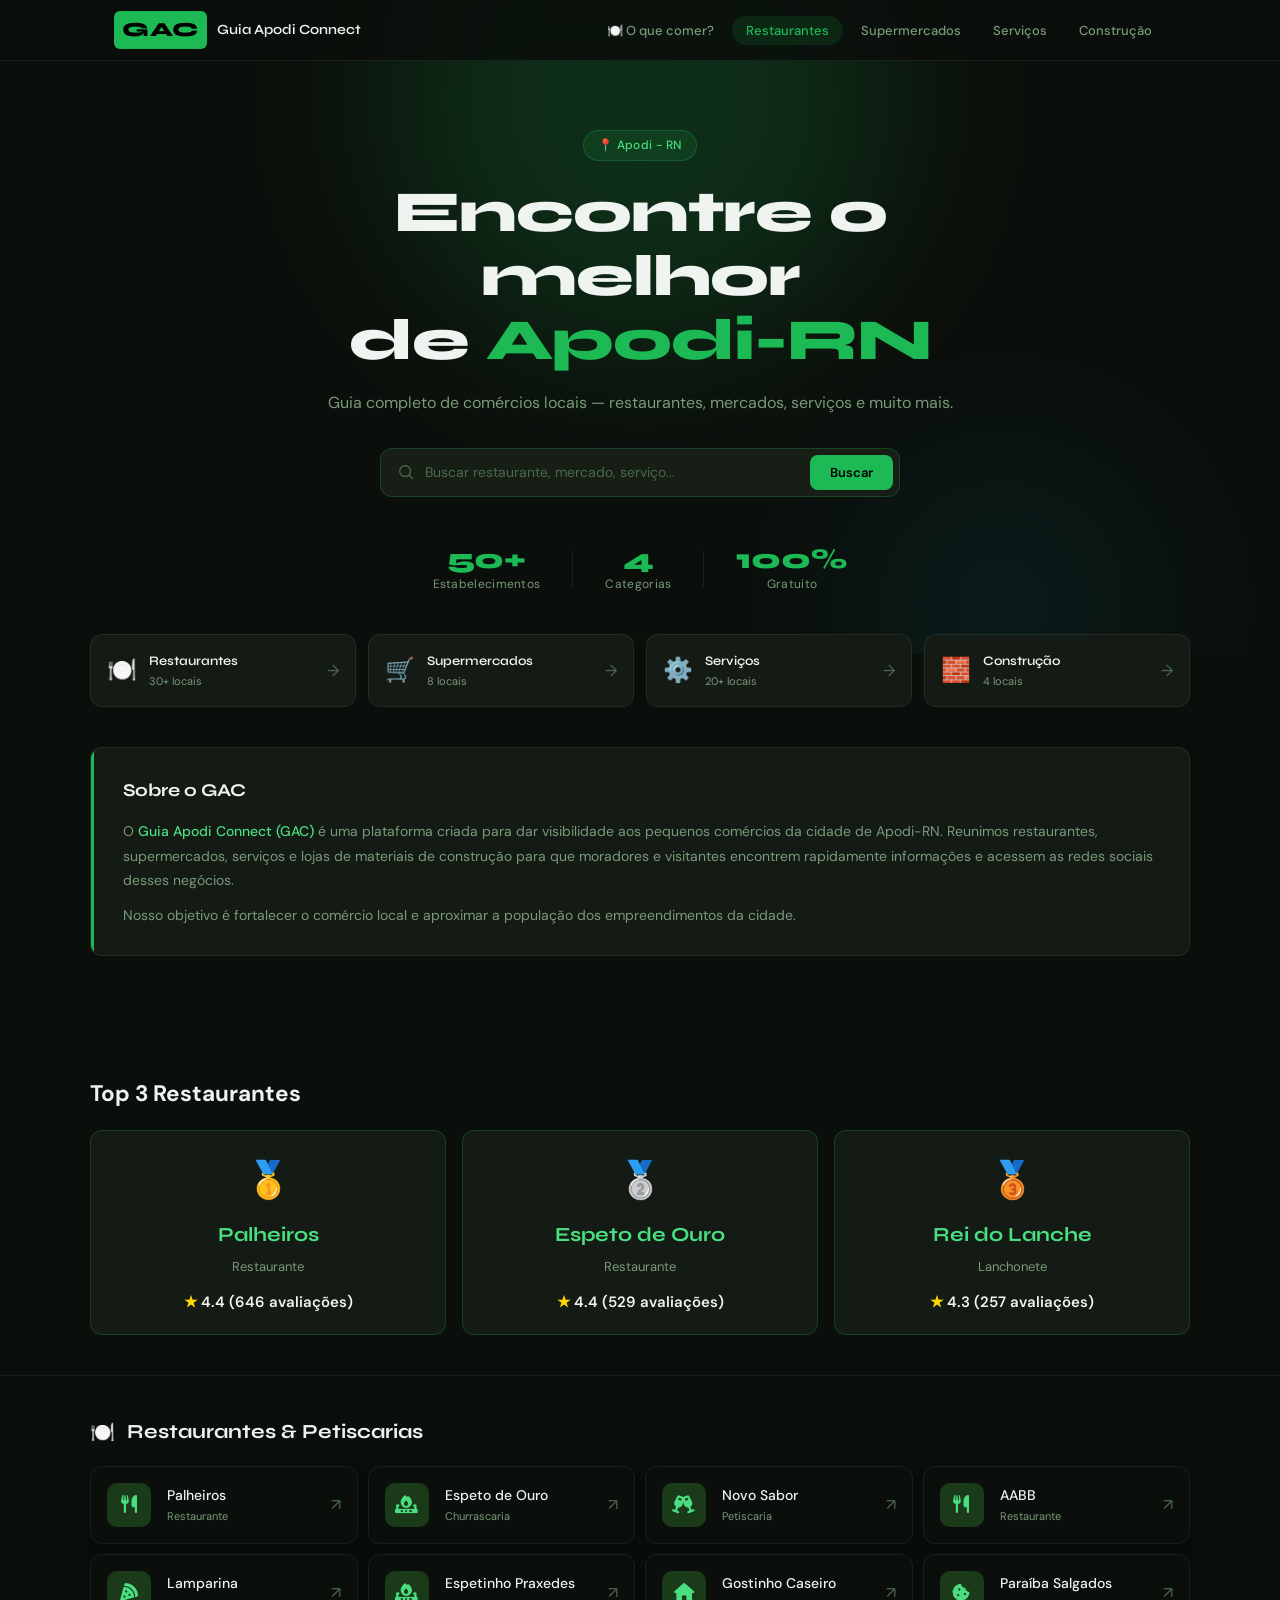
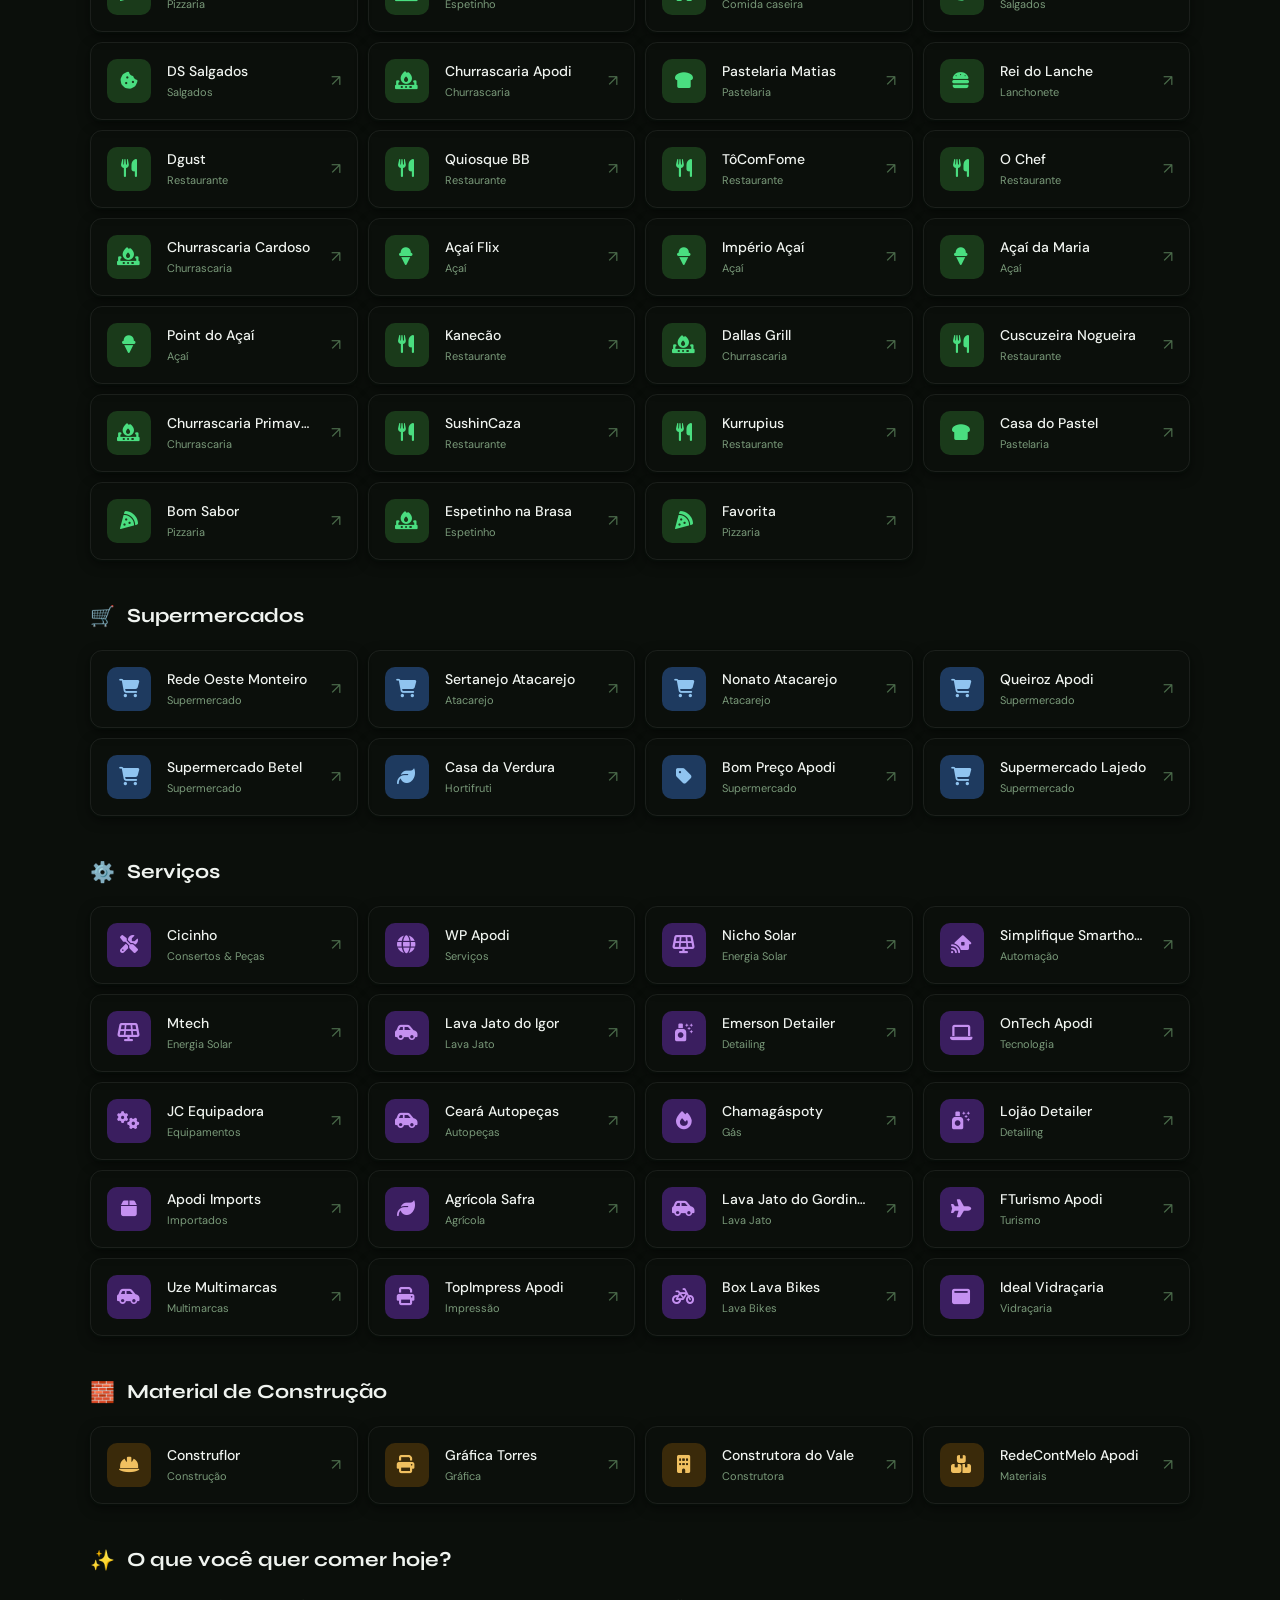
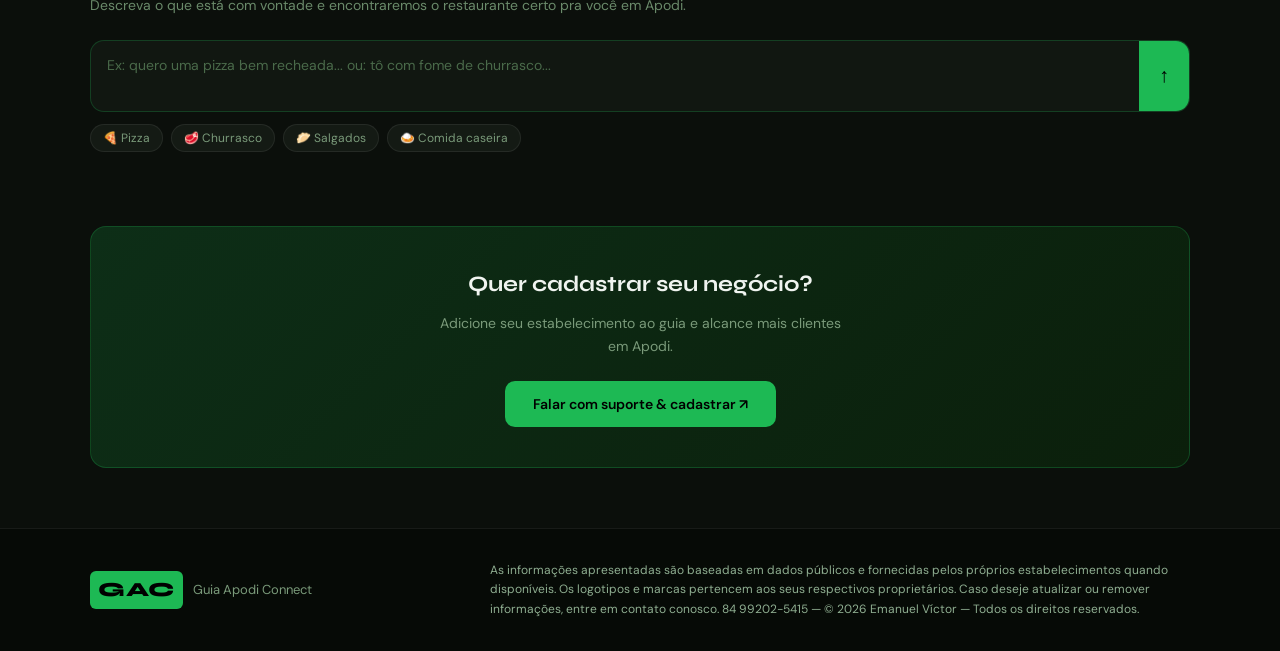
==== commit 24381e13: "Add files via upload" ====
--- a/GAC/02.html
+++ b/GAC/02.html
@@ -11,43 +11,6 @@
   <link rel="stylesheet" href="https://cdnjs.cloudflare.com/ajax/libs/font-awesome/6.5.0/css/all.min.css">
   <link href="https://fonts.googleapis.com/css2?family=Syne:wght@400;600;700;800&family=DM+Sans:wght@300;400;500&display=swap" rel="stylesheet">
 </head>
-<script>
-  const top3Restaurantes = [
-    { id: "reil", nome: "Rei do Lanche", cat: "Lanchonete", rating: 4.3, reviews_count: 257 },
-    { id: "espe", nome: "Espeto de Ouro", cat: "Restaurante", rating: 4.4, reviews_count: 529 },
-    { id: "palh", nome: "Palheiros", cat: "Restaurante", rating: 4.4, reviews_count: 646 }
-  ];
-
-  function montarTop3() {
-    const grid = document.querySelector("#top3-grid");
-    if (!grid) return;
-
-    const medals = ["🥇", "🥈", "🥉"];
-
-    const lista = [...top3Restaurantes]
-      .filter(r => typeof r.rating === "number")
-      .sort((a, b) => {
-        if (b.rating !== a.rating) return b.rating - a.rating;
-        return (b.reviews_count || 0) - (a.reviews_count || 0);
-      })
-      .slice(0, 3);
-
-    grid.innerHTML = lista.map((r, i) => `
-      <div class="ranking-card" onclick="abrir${r.id}()">
-        <span class="ranking-medal">${medals[i]}</span>
-        <h3 class="ranking-name">${r.nome}</h3>
-        <p class="ranking-cat">${r.cat}</p>
-        <div class="ranking-rating">
-          <span class="star">★</span>
-          ${r.rating.toFixed(1)}
-          ${r.reviews_count ? ` (${r.reviews_count} avaliações)` : ""}
-        </div>
-      </div>
-    `).join("");
-  }
-
-  document.addEventListener("DOMContentLoaded", montarTop3);
-</script>
 <body>
 
 <nav class="sticky-nav" id="navbar">
@@ -139,12 +102,6 @@
   </div>
 </section>
 
-  <section class="ranking-section">
-  <div class="container">
-    <h2 class="section-header">Top 3 Restaurantes</h2>
-    <div class="ranking-grid" id="top3-grid"></div>
-  </div>
-</section>
 <section class="sobre-section">
   <div class="container">
     <div class="sobre-card">
@@ -157,6 +114,49 @@
     </div>
   </div>
 </section>
+  <section class="ranking-section">
+  <div class="container">
+    <h2 class="section-header">Top 3 Restaurantes</h2>
+    <div class="ranking-grid" id="top3-grid"></div>
+  </div>
+</section>
+<script>
+  const top3Restaurantes = [
+    { id: "reil", nome: "Rei do Lanche", cat: "Lanchonete", rating: 4.3, reviews_count: 257 },
+    { id: "espe", nome: "Espeto de Ouro", cat: "Restaurante", rating: 4.4, reviews_count: 529 },
+    { id: "palh", nome: "Palheiros", cat: "Restaurante", rating: 4.4, reviews_count: 646 }
+  ];
+
+  function montarTop3() {
+    const grid = document.querySelector("#top3-grid");
+    if (!grid) return;
+
+    const medals = ["🥇", "🥈", "🥉"];
+
+    const lista = [...top3Restaurantes]
+      .filter(r => typeof r.rating === "number")
+      .sort((a, b) => {
+        if (b.rating !== a.rating) return b.rating - a.rating;
+        return (b.reviews_count || 0) - (a.reviews_count || 0);
+      })
+      .slice(0, 3);
+
+    grid.innerHTML = lista.map((r, i) => `
+      <div class="ranking-card" onclick="abrir${r.id}()">
+        <span class="ranking-medal">${medals[i]}</span>
+        <h3 class="ranking-name">${r.nome}</h3>
+        <p class="ranking-cat">${r.cat}</p>
+        <div class="ranking-rating">
+          <span class="star">★</span>
+          ${r.rating.toFixed(1)}
+          ${r.reviews_count ? ` (${r.reviews_count} avaliações)` : ""}
+        </div>
+      </div>
+    `).join("");
+  }
+
+  document.addEventListener("DOMContentLoaded", montarTop3);
+</script>
 
 <main class="listings" id="main-content">
   <div class="container">
@@ -165,92 +165,92 @@
       <div class="section-tag">🍽️</div>
       <h2 class="section-title">Restaurantes & Petiscarias</h2>
     </div>
-   <div class="biz-grid" id="grid-restaurantes">
-  <div class="biz-card" onclick="abrir('palh')"><div class="biz-initials"><i class="fa-solid fa-utensils"></i></div><div class="biz-info"><div class="biz-name">Palheiros</div><div class="biz-cat">Restaurante</div></div><div class="biz-arrow">↗</div></div>
-  <div class="biz-card" onclick="abrir('espe')"><div class="biz-initials"><i class="fa-solid fa-fire-burner"></i></div><div class="biz-info"><div class="biz-name">Espeto de Ouro</div><div class="biz-cat">Churrascaria</div></div><div class="biz-arrow">↗</div></div>
-  <div class="biz-card" onclick="abrir('novo')"><div class="biz-initials"><i class="fa-solid fa-champagne-glasses"></i></div><div class="biz-info"><div class="biz-name">Novo Sabor</div><div class="biz-cat">Petiscaria</div></div><div class="biz-arrow">↗</div></div>
-  <div class="biz-card" onclick="abrir('aabb')"><div class="biz-initials"><i class="fa-solid fa-utensils"></i></div><div class="biz-info"><div class="biz-name">AABB</div><div class="biz-cat">Restaurante</div></div><div class="biz-arrow">↗</div></div>
-  <div class="biz-card" onclick="abrir('lamp')"><div class="biz-initials"><i class="fa-solid fa-pizza-slice"></i></div><div class="biz-info"><div class="biz-name">Lamparina</div><div class="biz-cat">Pizzaria</div></div><div class="biz-arrow">↗</div></div>
-  <div class="biz-card" onclick="abrir('espi')"><div class="biz-initials"><i class="fa-solid fa-fire-burner"></i></div><div class="biz-info"><div class="biz-name">Espetinho Praxedes</div><div class="biz-cat">Espetinho</div></div><div class="biz-arrow">↗</div></div>
-  <div class="biz-card" onclick="abrir('case')"><div class="biz-initials"><i class="fa-solid fa-house"></i></div><div class="biz-info"><div class="biz-name">Gostinho Caseiro</div><div class="biz-cat">Comida caseira</div></div><div class="biz-arrow">↗</div></div>
-  <div class="biz-card" onclick="abrir('para')"><div class="biz-initials"><i class="fa-solid fa-cookie-bite"></i></div><div class="biz-info"><div class="biz-name">Paraíba Salgados</div><div class="biz-cat">Salgados</div></div><div class="biz-arrow">↗</div></div>
-  <div class="biz-card" onclick="abrir('dssa')"><div class="biz-initials"><i class="fa-solid fa-cookie-bite"></i></div><div class="biz-info"><div class="biz-name">DS Salgados</div><div class="biz-cat">Salgados</div></div><div class="biz-arrow">↗</div></div>
-  <div class="biz-card" onclick="abrir('chur')"><div class="biz-initials"><i class="fa-solid fa-fire-burner"></i></div><div class="biz-info"><div class="biz-name">Churrascaria Apodi</div><div class="biz-cat">Churrascaria</div></div><div class="biz-arrow">↗</div></div>
-  <div class="biz-card" onclick="abrir('mati')"><div class="biz-initials"><i class="fa-solid fa-bread-slice"></i></div><div class="biz-info"><div class="biz-name">Pastelaria Matias</div><div class="biz-cat">Pastelaria</div></div><div class="biz-arrow">↗</div></div>
-  <div class="biz-card" onclick="abrir('reil')"><div class="biz-initials"><i class="fa-solid fa-burger"></i></div><div class="biz-info"><div class="biz-name">Rei do Lanche</div><div class="biz-cat">Lanchonete</div></div><div class="biz-arrow">↗</div></div>
-  <div class="biz-card" onclick="abrir('dgus')"><div class="biz-initials"><i class="fa-solid fa-utensils"></i></div><div class="biz-info"><div class="biz-name">Dgust</div><div class="biz-cat">Restaurante</div></div><div class="biz-arrow">↗</div></div>
-  <div class="biz-card" onclick="abrir('quio')"><div class="biz-initials"><i class="fa-solid fa-utensils"></i></div><div class="biz-info"><div class="biz-name">Quiosque BB</div><div class="biz-cat">Restaurante</div></div><div class="biz-arrow">↗</div></div>
-  <div class="biz-card" onclick="abrir('toco')"><div class="biz-initials"><i class="fa-solid fa-utensils"></i></div><div class="biz-info"><div class="biz-name">TôComFome</div><div class="biz-cat">Restaurante</div></div><div class="biz-arrow">↗</div></div>
-  <div class="biz-card" onclick="abrir('chef')"><div class="biz-initials"><i class="fa-solid fa-utensils"></i></div><div class="biz-info"><div class="biz-name">O Chef</div><div class="biz-cat">Restaurante</div></div><div class="biz-arrow">↗</div></div>
-  <div class="biz-card" onclick="abrir('card')"><div class="biz-initials"><i class="fa-solid fa-fire-burner"></i></div><div class="biz-info"><div class="biz-name">Churrascaria Cardoso</div><div class="biz-cat">Churrascaria</div></div><div class="biz-arrow">↗</div></div>
-  <div class="biz-card" onclick="abrir('flix')"><div class="biz-initials"><i class="fa-solid fa-ice-cream"></i></div><div class="biz-info"><div class="biz-name">Açaí Flix</div><div class="biz-cat">Açaí</div></div><div class="biz-arrow">↗</div></div>
-  <div class="biz-card" onclick="abrir('impe')"><div class="biz-initials"><i class="fa-solid fa-ice-cream"></i></div><div class="biz-info"><div class="biz-name">Império Açaí</div><div class="biz-cat">Açaí</div></div><div class="biz-arrow">↗</div></div>
-  <div class="biz-card" onclick="abrir('mari')"><div class="biz-initials"><i class="fa-solid fa-ice-cream"></i></div><div class="biz-info"><div class="biz-name">Açaí da Maria</div><div class="biz-cat">Açaí</div></div><div class="biz-arrow">↗</div></div>
-  <div class="biz-card" onclick="abrir('poin')"><div class="biz-initials"><i class="fa-solid fa-ice-cream"></i></div><div class="biz-info"><div class="biz-name">Point do Açaí</div><div class="biz-cat">Açaí</div></div><div class="biz-arrow">↗</div></div>
-  <div class="biz-card" onclick="abrir('kane')"><div class="biz-initials"><i class="fa-solid fa-utensils"></i></div><div class="biz-info"><div class="biz-name">Kanecão</div><div class="biz-cat">Restaurante</div></div><div class="biz-arrow">↗</div></div>
-  <div class="biz-card" onclick="abrir('dall')"><div class="biz-initials"><i class="fa-solid fa-fire-burner"></i></div><div class="biz-info"><div class="biz-name">Dallas Grill</div><div class="biz-cat">Churrascaria</div></div><div class="biz-arrow">↗</div></div>
-  <div class="biz-card" onclick="abrir('cusc')"><div class="biz-initials"><i class="fa-solid fa-utensils"></i></div><div class="biz-info"><div class="biz-name">Cuscuzeira Nogueira</div><div class="biz-cat">Restaurante</div></div><div class="biz-arrow">↗</div></div>
-  <div class="biz-card" onclick="abrir('prim')"><div class="biz-initials"><i class="fa-solid fa-fire-burner"></i></div><div class="biz-info"><div class="biz-name">Churrascaria Primavera</div><div class="biz-cat">Churrascaria</div></div><div class="biz-arrow">↗</div></div>
-  <div class="biz-card" onclick="abrir('sush')"><div class="biz-initials"><i class="fa-solid fa-utensils"></i></div><div class="biz-info"><div class="biz-name">SushinCaza</div><div class="biz-cat">Restaurante</div></div><div class="biz-arrow">↗</div></div>
-  <div class="biz-card" onclick="abrir('bute')"><div class="biz-initials"><i class="fa-solid fa-utensils"></i></div><div class="biz-info"><div class="biz-name">Kurrupius</div><div class="biz-cat">Restaurante</div></div><div class="biz-arrow">↗</div></div>
-  <div class="biz-card" onclick="abrir('past')"><div class="biz-initials"><i class="fa-solid fa-bread-slice"></i></div><div class="biz-info"><div class="biz-name">Casa do Pastel</div><div class="biz-cat">Pastelaria</div></div><div class="biz-arrow">↗</div></div>
-  <div class="biz-card" onclick="abrir('boms')"><div class="biz-initials"><i class="fa-solid fa-pizza-slice"></i></div><div class="biz-info"><div class="biz-name">Bom Sabor</div><div class="biz-cat">Pizzaria</div></div><div class="biz-arrow">↗</div></div>
-  <div class="biz-card" onclick="abrir('bras')"><div class="biz-initials"><i class="fa-solid fa-fire-burner"></i></div><div class="biz-info"><div class="biz-name">Espetinho na Brasa</div><div class="biz-cat">Espetinho</div></div><div class="biz-arrow">↗</div></div>
-  <div class="biz-card" onclick="abrir('favo')"><div class="biz-initials"><i class="fa-solid fa-pizza-slice"></i></div><div class="biz-info"><div class="biz-name">Favorita</div><div class="biz-cat">Pizzaria</div></div><div class="biz-arrow">↗</div></div>
-</div>
+    <div class="biz-grid" id="grid-restaurantes">
+      <div class="biz-card" onclick="abrir('palh')"><div class="biz-initials"><i class="fa-solid fa-utensils"></i></div><div class="biz-info"><div class="biz-name">Palheiros</div><div class="biz-cat">Restaurante</div></div><div class="biz-arrow">↗</div></div>
+      <div class="biz-card" onclick="abrir('espe')"><div class="biz-initials"><i class="fa-solid fa-fire-burner"></i></div><div class="biz-info"><div class="biz-name">Espeto de Ouro</div><div class="biz-cat">Churrascaria</div></div><div class="biz-arrow">↗</div></div>
+      <div class="biz-card" onclick="abrir('novo')"><div class="biz-initials"><i class="fa-solid fa-champagne-glasses"></i></div><div class="biz-info"><div class="biz-name">Novo Sabor</div><div class="biz-cat">Petiscaria</div></div><div class="biz-arrow">↗</div></div>
+      <div class="biz-card" onclick="abrir('aabb')"><div class="biz-initials"><i class="fa-solid fa-utensils"></i></div><div class="biz-info"><div class="biz-name">AABB</div><div class="biz-cat">Restaurante</div></div><div class="biz-arrow">↗</div></div>
+      <div class="biz-card" onclick="abrir('lamp')"><div class="biz-initials"><i class="fa-solid fa-pizza-slice"></i></div><div class="biz-info"><div class="biz-name">Lamparina</div><div class="biz-cat">Pizzaria</div></div><div class="biz-arrow">↗</div></div>
+      <div class="biz-card" onclick="abrir('espi')"><div class="biz-initials"><i class="fa-solid fa-fire-burner"></i></div><div class="biz-info"><div class="biz-name">Espetinho Praxedes</div><div class="biz-cat">Espetinho</div></div><div class="biz-arrow">↗</div></div>
+      <div class="biz-card" onclick="abrir('case')"><div class="biz-initials"><i class="fa-solid fa-house"></i></div><div class="biz-info"><div class="biz-name">Gostinho Caseiro</div><div class="biz-cat">Comida caseira</div></div><div class="biz-arrow">↗</div></div>
+      <div class="biz-card" onclick="abrir('para')"><div class="biz-initials"><i class="fa-solid fa-cookie-bite"></i></div><div class="biz-info"><div class="biz-name">Paraíba Salgados</div><div class="biz-cat">Salgados</div></div><div class="biz-arrow">↗</div></div>
+      <div class="biz-card" onclick="abrir('dssa')"><div class="biz-initials"><i class="fa-solid fa-cookie-bite"></i></div><div class="biz-info"><div class="biz-name">DS Salgados</div><div class="biz-cat">Salgados</div></div><div class="biz-arrow">↗</div></div>
+      <div class="biz-card" onclick="abrir('chur')"><div class="biz-initials"><i class="fa-solid fa-fire-burner"></i></div><div class="biz-info"><div class="biz-name">Churrascaria Apodi</div><div class="biz-cat">Churrascaria</div></div><div class="biz-arrow">↗</div></div>
+      <div class="biz-card" onclick="abrir('mati')"><div class="biz-initials"><i class="fa-solid fa-bread-slice"></i></div><div class="biz-info"><div class="biz-name">Pastelaria Matias</div><div class="biz-cat">Pastelaria</div></div><div class="biz-arrow">↗</div></div>
+      <div class="biz-card" onclick="abrir('reil')"><div class="biz-initials"><i class="fa-solid fa-burger"></i></div><div class="biz-info"><div class="biz-name">Rei do Lanche</div><div class="biz-cat">Lanchonete</div></div><div class="biz-arrow">↗</div></div>
+      <div class="biz-card" onclick="abrir('dgus')"><div class="biz-initials"><i class="fa-solid fa-utensils"></i></div><div class="biz-info"><div class="biz-name">Dgust</div><div class="biz-cat">Restaurante</div></div><div class="biz-arrow">↗</div></div>
+      <div class="biz-card" onclick="abrir('quio')"><div class="biz-initials"><i class="fa-solid fa-utensils"></i></div><div class="biz-info"><div class="biz-name">Quiosque BB</div><div class="biz-cat">Restaurante</div></div><div class="biz-arrow">↗</div></div>
+      <div class="biz-card" onclick="abrir('toco')"><div class="biz-initials"><i class="fa-solid fa-utensils"></i></div><div class="biz-info"><div class="biz-name">TôComFome</div><div class="biz-cat">Restaurante</div></div><div class="biz-arrow">↗</div></div>
+      <div class="biz-card" onclick="abrir('chef')"><div class="biz-initials"><i class="fa-solid fa-utensils"></i></div><div class="biz-info"><div class="biz-name">O Chef</div><div class="biz-cat">Restaurante</div></div><div class="biz-arrow">↗</div></div>
+      <div class="biz-card" onclick="abrir('card')"><div class="biz-initials"><i class="fa-solid fa-fire-burner"></i></div><div class="biz-info"><div class="biz-name">Churrascaria Cardoso</div><div class="biz-cat">Churrascaria</div></div><div class="biz-arrow">↗</div></div>
+      <div class="biz-card" onclick="abrir('flix')"><div class="biz-initials"><i class="fa-solid fa-ice-cream"></i></div><div class="biz-info"><div class="biz-name">Açaí Flix</div><div class="biz-cat">Açaí</div></div><div class="biz-arrow">↗</div></div>
+      <div class="biz-card" onclick="abrir('impe')"><div class="biz-initials"><i class="fa-solid fa-ice-cream"></i></div><div class="biz-info"><div class="biz-name">Império Açaí</div><div class="biz-cat">Açaí</div></div><div class="biz-arrow">↗</div></div>
+      <div class="biz-card" onclick="abrir('mari')"><div class="biz-initials"><i class="fa-solid fa-ice-cream"></i></div><div class="biz-info"><div class="biz-name">Açaí da Maria</div><div class="biz-cat">Açaí</div></div><div class="biz-arrow">↗</div></div>
+      <div class="biz-card" onclick="abrir('poin')"><div class="biz-initials"><i class="fa-solid fa-ice-cream"></i></div><div class="biz-info"><div class="biz-name">Point do Açaí</div><div class="biz-cat">Açaí</div></div><div class="biz-arrow">↗</div></div>
+      <div class="biz-card" onclick="abrir('kane')"><div class="biz-initials"><i class="fa-solid fa-utensils"></i></div><div class="biz-info"><div class="biz-name">Kanecão</div><div class="biz-cat">Restaurante</div></div><div class="biz-arrow">↗</div></div>
+      <div class="biz-card" onclick="abrir('dall')"><div class="biz-initials"><i class="fa-solid fa-fire-burner"></i></div><div class="biz-info"><div class="biz-name">Dallas Grill</div><div class="biz-cat">Churrascaria</div></div><div class="biz-arrow">↗</div></div>
+      <div class="biz-card" onclick="abrir('cusc')"><div class="biz-initials"><i class="fa-solid fa-utensils"></i></div><div class="biz-info"><div class="biz-name">Cuscuzeira Nogueira</div><div class="biz-cat">Restaurante</div></div><div class="biz-arrow">↗</div></div>
+      <div class="biz-card" onclick="abrir('prim')"><div class="biz-initials"><i class="fa-solid fa-fire-burner"></i></div><div class="biz-info"><div class="biz-name">Churrascaria Primavera</div><div class="biz-cat">Churrascaria</div></div><div class="biz-arrow">↗</div></div>
+      <div class="biz-card" onclick="abrir('sush')"><div class="biz-initials"><i class="fa-solid fa-utensils"></i></div><div class="biz-info"><div class="biz-name">SushinCaza</div><div class="biz-cat">Restaurante</div></div><div class="biz-arrow">↗</div></div>
+      <div class="biz-card" onclick="abrir('bute')"><div class="biz-initials"><i class="fa-solid fa-utensils"></i></div><div class="biz-info"><div class="biz-name">Kurrupius</div><div class="biz-cat">Restaurante</div></div><div class="biz-arrow">↗</div></div>
+      <div class="biz-card" onclick="abrir('past')"><div class="biz-initials"><i class="fa-solid fa-bread-slice"></i></div><div class="biz-info"><div class="biz-name">Casa do Pastel</div><div class="biz-cat">Pastelaria</div></div><div class="biz-arrow">↗</div></div>
+      <div class="biz-card" onclick="abrir('boms')"><div class="biz-initials"><i class="fa-solid fa-pizza-slice"></i></div><div class="biz-info"><div class="biz-name">Bom Sabor</div><div class="biz-cat">Pizzaria</div></div><div class="biz-arrow">↗</div></div>
+      <div class="biz-card" onclick="abrir('bras')"><div class="biz-initials"><i class="fa-solid fa-fire-burner"></i></div><div class="biz-info"><div class="biz-name">Espetinho na Brasa</div><div class="biz-cat">Espetinho</div></div><div class="biz-arrow">↗</div></div>
+      <div class="biz-card" onclick="abrir('favo')"><div class="biz-initials"><i class="fa-solid fa-pizza-slice"></i></div><div class="biz-info"><div class="biz-name">Favorita</div><div class="biz-cat">Pizzaria</div></div><div class="biz-arrow">↗</div></div>
+    </div>
 
     <div class="section-header" id="supermercados">
       <div class="section-tag">🛒</div>
       <h2 class="section-title">Supermercados</h2>
     </div>
     <div class="biz-grid" id="grid-supermercados">
-  <div class="biz-card" onclick="abrir('mont')"><div class="biz-initials" style="background:#1e3a5f;color:#90c4f0"><i class="fa-solid fa-cart-shopping"></i></div><div class="biz-info"><div class="biz-name">Rede Oeste Monteiro</div><div class="biz-cat">Supermercado</div></div><div class="biz-arrow">↗</div></div>
-  <div class="biz-card" onclick="abrir('sert')"><div class="biz-initials" style="background:#1e3a5f;color:#90c4f0"><i class="fa-solid fa-cart-shopping"></i></div><div class="biz-info"><div class="biz-name">Sertanejo Atacarejo</div><div class="biz-cat">Atacarejo</div></div><div class="biz-arrow">↗</div></div>
-  <div class="biz-card" onclick="abrir('nona')"><div class="biz-initials" style="background:#1e3a5f;color:#90c4f0"><i class="fa-solid fa-cart-shopping"></i></div><div class="biz-info"><div class="biz-name">Nonato Atacarejo</div><div class="biz-cat">Atacarejo</div></div><div class="biz-arrow">↗</div></div>
-  <div class="biz-card" onclick="abrir('quei')"><div class="biz-initials" style="background:#1e3a5f;color:#90c4f0"><i class="fa-solid fa-cart-shopping"></i></div><div class="biz-info"><div class="biz-name">Queiroz Apodi</div><div class="biz-cat">Supermercado</div></div><div class="biz-arrow">↗</div></div>
-  <div class="biz-card" onclick="abrir('bete')"><div class="biz-initials" style="background:#1e3a5f;color:#90c4f0"><i class="fa-solid fa-cart-shopping"></i></div><div class="biz-info"><div class="biz-name">Supermercado Betel</div><div class="biz-cat">Supermercado</div></div><div class="biz-arrow">↗</div></div>
-  <div class="biz-card" onclick="abrir('verd')"><div class="biz-initials" style="background:#1e3a5f;color:#90c4f0"><i class="fa-solid fa-leaf"></i></div><div class="biz-info"><div class="biz-name">Casa da Verdura</div><div class="biz-cat">Hortifruti</div></div><div class="biz-arrow">↗</div></div>
-  <div class="biz-card" onclick="abrir('bompre')"><div class="biz-initials" style="background:#1e3a5f;color:#90c4f0"><i class="fa-solid fa-tag"></i></div><div class="biz-info"><div class="biz-name">Bom Preço Apodi</div><div class="biz-cat">Supermercado</div></div><div class="biz-arrow">↗</div></div>
-  <div class="biz-card" onclick="abrir('laje')"><div class="biz-initials" style="background:#1e3a5f;color:#90c4f0"><i class="fa-solid fa-cart-shopping"></i></div><div class="biz-info"><div class="biz-name">Supermercado Lajedo</div><div class="biz-cat">Supermercado</div></div><div class="biz-arrow">↗</div></div>
-</div>
+      <div class="biz-card" onclick="abrir('mont')"><div class="biz-initials" style="background:#1e3a5f;color:#90c4f0"><i class="fa-solid fa-cart-shopping"></i></div><div class="biz-info"><div class="biz-name">Rede Oeste Monteiro</div><div class="biz-cat">Supermercado</div></div><div class="biz-arrow">↗</div></div>
+      <div class="biz-card" onclick="abrir('sert')"><div class="biz-initials" style="background:#1e3a5f;color:#90c4f0"><i class="fa-solid fa-cart-shopping"></i></div><div class="biz-info"><div class="biz-name">Sertanejo Atacarejo</div><div class="biz-cat">Atacarejo</div></div><div class="biz-arrow">↗</div></div>
+      <div class="biz-card" onclick="abrir('nona')"><div class="biz-initials" style="background:#1e3a5f;color:#90c4f0"><i class="fa-solid fa-cart-shopping"></i></div><div class="biz-info"><div class="biz-name">Nonato Atacarejo</div><div class="biz-cat">Atacarejo</div></div><div class="biz-arrow">↗</div></div>
+      <div class="biz-card" onclick="abrir('quei')"><div class="biz-initials" style="background:#1e3a5f;color:#90c4f0"><i class="fa-solid fa-cart-shopping"></i></div><div class="biz-info"><div class="biz-name">Queiroz Apodi</div><div class="biz-cat">Supermercado</div></div><div class="biz-arrow">↗</div></div>
+      <div class="biz-card" onclick="abrir('bete')"><div class="biz-initials" style="background:#1e3a5f;color:#90c4f0"><i class="fa-solid fa-cart-shopping"></i></div><div class="biz-info"><div class="biz-name">Supermercado Betel</div><div class="biz-cat">Supermercado</div></div><div class="biz-arrow">↗</div></div>
+      <div class="biz-card" onclick="abrir('verd')"><div class="biz-initials" style="background:#1e3a5f;color:#90c4f0"><i class="fa-solid fa-leaf"></i></div><div class="biz-info"><div class="biz-name">Casa da Verdura</div><div class="biz-cat">Hortifruti</div></div><div class="biz-arrow">↗</div></div>
+      <div class="biz-card" onclick="abrir('bompre')"><div class="biz-initials" style="background:#1e3a5f;color:#90c4f0"><i class="fa-solid fa-tag"></i></div><div class="biz-info"><div class="biz-name">Bom Preço Apodi</div><div class="biz-cat">Supermercado</div></div><div class="biz-arrow">↗</div></div>
+      <div class="biz-card" onclick="abrir('laje')"><div class="biz-initials" style="background:#1e3a5f;color:#90c4f0"><i class="fa-solid fa-cart-shopping"></i></div><div class="biz-info"><div class="biz-name">Supermercado Lajedo</div><div class="biz-cat">Supermercado</div></div><div class="biz-arrow">↗</div></div>
+    </div>
 
     <div class="section-header" id="servicos">
       <div class="section-tag">⚙️</div>
       <h2 class="section-title">Serviços</h2>
     </div>
-   <div class="biz-grid" id="grid-servicos">
-  <div class="biz-card" onclick="abrir('cici')"><div class="biz-initials" style="background:#3a1e5f;color:#c490f0"><i class="fa-solid fa-screwdriver-wrench"></i></div><div class="biz-info"><div class="biz-name">Cicinho</div><div class="biz-cat">Consertos & Peças</div></div><div class="biz-arrow">↗</div></div>
-  <div class="biz-card" onclick="abrir('wpap')"><div class="biz-initials" style="background:#3a1e5f;color:#c490f0"><i class="fa-solid fa-globe"></i></div><div class="biz-info"><div class="biz-name">WP Apodi</div><div class="biz-cat">Serviços</div></div><div class="biz-arrow">↗</div></div>
-  <div class="biz-card" onclick="abrir('nich')"><div class="biz-initials" style="background:#3a1e5f;color:#c490f0"><i class="fa-solid fa-solar-panel"></i></div><div class="biz-info"><div class="biz-name">Nicho Solar</div><div class="biz-cat">Energia Solar</div></div><div class="biz-arrow">↗</div></div>
-  <div class="biz-card" onclick="abrir('simp')"><div class="biz-initials" style="background:#3a1e5f;color:#c490f0"><i class="fa-solid fa-house-signal"></i></div><div class="biz-info"><div class="biz-name">Simplifique Smarthome</div><div class="biz-cat">Automação</div></div><div class="biz-arrow">↗</div></div>
-  <div class="biz-card" onclick="abrir('mtec')"><div class="biz-initials" style="background:#3a1e5f;color:#c490f0"><i class="fa-solid fa-solar-panel"></i></div><div class="biz-info"><div class="biz-name">Mtech</div><div class="biz-cat">Energia Solar</div></div><div class="biz-arrow">↗</div></div>
-  <div class="biz-card" onclick="abrir('igor')"><div class="biz-initials" style="background:#3a1e5f;color:#c490f0"><i class="fa-solid fa-car-side"></i></div><div class="biz-info"><div class="biz-name">Lava Jato do Igor</div><div class="biz-cat">Lava Jato</div></div><div class="biz-arrow">↗</div></div>
-  <div class="biz-card" onclick="abrir('emer')"><div class="biz-initials" style="background:#3a1e5f;color:#c490f0"><i class="fa-solid fa-spray-can-sparkles"></i></div><div class="biz-info"><div class="biz-name">Emerson Detailer</div><div class="biz-cat">Detailing</div></div><div class="biz-arrow">↗</div></div>
-  <div class="biz-card" onclick="abrir('onte')"><div class="biz-initials" style="background:#3a1e5f;color:#c490f0"><i class="fa-solid fa-laptop"></i></div><div class="biz-info"><div class="biz-name">OnTech Apodi</div><div class="biz-cat">Tecnologia</div></div><div class="biz-arrow">↗</div></div>
-  <div class="biz-card" onclick="abrir('jc')"><div class="biz-initials" style="background:#3a1e5f;color:#c490f0"><i class="fa-solid fa-gears"></i></div><div class="biz-info"><div class="biz-name">JC Equipadora</div><div class="biz-cat">Equipamentos</div></div><div class="biz-arrow">↗</div></div>
-  <div class="biz-card" onclick="abrir('cear')"><div class="biz-initials" style="background:#3a1e5f;color:#c490f0"><i class="fa-solid fa-car-side"></i></div><div class="biz-info"><div class="biz-name">Ceará Autopeças</div><div class="biz-cat">Autopeças</div></div><div class="biz-arrow">↗</div></div>
-  <div class="biz-card" onclick="abrir('cham')"><div class="biz-initials" style="background:#3a1e5f;color:#c490f0"><i class="fa-solid fa-fire"></i></div><div class="biz-info"><div class="biz-name">Chamagáspoty</div><div class="biz-cat">Gás</div></div><div class="biz-arrow">↗</div></div>
-  <div class="biz-card" onclick="abrir('loja')"><div class="biz-initials" style="background:#3a1e5f;color:#c490f0"><i class="fa-solid fa-spray-can-sparkles"></i></div><div class="biz-info"><div class="biz-name">Lojão Detailer</div><div class="biz-cat">Detailing</div></div><div class="biz-arrow">↗</div></div>
-  <div class="biz-card" onclick="abrir('apim')"><div class="biz-initials" style="background:#3a1e5f;color:#c490f0"><i class="fa-solid fa-box"></i></div><div class="biz-info"><div class="biz-name">Apodi Imports</div><div class="biz-cat">Importados</div></div><div class="biz-arrow">↗</div></div>
-  <div class="biz-card" onclick="abrir('agri')"><div class="biz-initials" style="background:#3a1e5f;color:#c490f0"><i class="fa-solid fa-leaf"></i></div><div class="biz-info"><div class="biz-name">Agrícola Safra</div><div class="biz-cat">Agrícola</div></div><div class="biz-arrow">↗</div></div>
-  <div class="biz-card" onclick="abrir('gord')"><div class="biz-initials" style="background:#3a1e5f;color:#c490f0"><i class="fa-solid fa-car-side"></i></div><div class="biz-info"><div class="biz-name">Lava Jato do Gordinho</div><div class="biz-cat">Lava Jato</div></div><div class="biz-arrow">↗</div></div>
-  <div class="biz-card" onclick="abrir('ftur')"><div class="biz-initials" style="background:#3a1e5f;color:#c490f0"><i class="fa-solid fa-plane"></i></div><div class="biz-info"><div class="biz-name">FTurismo Apodi</div><div class="biz-cat">Turismo</div></div><div class="biz-arrow">↗</div></div>
-  <div class="biz-card" onclick="abrir('uze')"><div class="biz-initials" style="background:#3a1e5f;color:#c490f0"><i class="fa-solid fa-car-side"></i></div><div class="biz-info"><div class="biz-name">Uze Multimarcas</div><div class="biz-cat">Multimarcas</div></div><div class="biz-arrow">↗</div></div>
-  <div class="biz-card" onclick="abrir('topi')"><div class="biz-initials" style="background:#3a1e5f;color:#c490f0"><i class="fa-solid fa-print"></i></div><div class="biz-info"><div class="biz-name">TopImpress Apodi</div><div class="biz-cat">Impressão</div></div><div class="biz-arrow">↗</div></div>
-  <div class="biz-card" onclick="abrir('bike')"><div class="biz-initials" style="background:#3a1e5f;color:#c490f0"><i class="fa-solid fa-bicycle"></i></div><div class="biz-info"><div class="biz-name">Box Lava Bikes</div><div class="biz-cat">Lava Bikes</div></div><div class="biz-arrow">↗</div></div>
-  <div class="biz-card" onclick="abrir('idea')"><div class="biz-initials" style="background:#3a1e5f;color:#c490f0"><i class="fa-solid fa-window"></i></div><div class="biz-info"><div class="biz-name">Ideal Vidraçaria</div><div class="biz-cat">Vidraçaria</div></div><div class="biz-arrow">↗</div></div>
-</div>
+    <div class="biz-grid" id="grid-servicos">
+      <div class="biz-card" onclick="abrir('cici')"><div class="biz-initials" style="background:#3a1e5f;color:#c490f0"><i class="fa-solid fa-screwdriver-wrench"></i></div><div class="biz-info"><div class="biz-name">Cicinho</div><div class="biz-cat">Consertos & Peças</div></div><div class="biz-arrow">↗</div></div>
+      <div class="biz-card" onclick="abrir('wpap')"><div class="biz-initials" style="background:#3a1e5f;color:#c490f0"><i class="fa-solid fa-globe"></i></div><div class="biz-info"><div class="biz-name">WP Apodi</div><div class="biz-cat">Serviços</div></div><div class="biz-arrow">↗</div></div>
+      <div class="biz-card" onclick="abrir('nich')"><div class="biz-initials" style="background:#3a1e5f;color:#c490f0"><i class="fa-solid fa-solar-panel"></i></div><div class="biz-info"><div class="biz-name">Nicho Solar</div><div class="biz-cat">Energia Solar</div></div><div class="biz-arrow">↗</div></div>
+      <div class="biz-card" onclick="abrir('simp')"><div class="biz-initials" style="background:#3a1e5f;color:#c490f0"><i class="fa-solid fa-house-signal"></i></div><div class="biz-info"><div class="biz-name">Simplifique Smarthome</div><div class="biz-cat">Automação</div></div><div class="biz-arrow">↗</div></div>
+      <div class="biz-card" onclick="abrir('mtec')"><div class="biz-initials" style="background:#3a1e5f;color:#c490f0"><i class="fa-solid fa-solar-panel"></i></div><div class="biz-info"><div class="biz-name">Mtech</div><div class="biz-cat">Energia Solar</div></div><div class="biz-arrow">↗</div></div>
+      <div class="biz-card" onclick="abrir('igor')"><div class="biz-initials" style="background:#3a1e5f;color:#c490f0"><i class="fa-solid fa-car-side"></i></div><div class="biz-info"><div class="biz-name">Lava Jato do Igor</div><div class="biz-cat">Lava Jato</div></div><div class="biz-arrow">↗</div></div>
+      <div class="biz-card" onclick="abrir('emer')"><div class="biz-initials" style="background:#3a1e5f;color:#c490f0"><i class="fa-solid fa-spray-can-sparkles"></i></div><div class="biz-info"><div class="biz-name">Emerson Detailer</div><div class="biz-cat">Detailing</div></div><div class="biz-arrow">↗</div></div>
+      <div class="biz-card" onclick="abrir('onte')"><div class="biz-initials" style="background:#3a1e5f;color:#c490f0"><i class="fa-solid fa-laptop"></i></div><div class="biz-info"><div class="biz-name">OnTech Apodi</div><div class="biz-cat">Tecnologia</div></div><div class="biz-arrow">↗</div></div>
+      <div class="biz-card" onclick="abrir('jc')"><div class="biz-initials" style="background:#3a1e5f;color:#c490f0"><i class="fa-solid fa-gears"></i></div><div class="biz-info"><div class="biz-name">JC Equipadora</div><div class="biz-cat">Equipamentos</div></div><div class="biz-arrow">↗</div></div>
+      <div class="biz-card" onclick="abrir('cear')"><div class="biz-initials" style="background:#3a1e5f;color:#c490f0"><i class="fa-solid fa-car-side"></i></div><div class="biz-info"><div class="biz-name">Ceará Autopeças</div><div class="biz-cat">Autopeças</div></div><div class="biz-arrow">↗</div></div>
+      <div class="biz-card" onclick="abrir('cham')"><div class="biz-initials" style="background:#3a1e5f;color:#c490f0"><i class="fa-solid fa-fire"></i></div><div class="biz-info"><div class="biz-name">Chamagáspoty</div><div class="biz-cat">Gás</div></div><div class="biz-arrow">↗</div></div>
+      <div class="biz-card" onclick="abrir('loja')"><div class="biz-initials" style="background:#3a1e5f;color:#c490f0"><i class="fa-solid fa-spray-can-sparkles"></i></div><div class="biz-info"><div class="biz-name">Lojão Detailer</div><div class="biz-cat">Detailing</div></div><div class="biz-arrow">↗</div></div>
+      <div class="biz-card" onclick="abrir('apim')"><div class="biz-initials" style="background:#3a1e5f;color:#c490f0"><i class="fa-solid fa-box"></i></div><div class="biz-info"><div class="biz-name">Apodi Imports</div><div class="biz-cat">Importados</div></div><div class="biz-arrow">↗</div></div>
+      <div class="biz-card" onclick="abrir('agri')"><div class="biz-initials" style="background:#3a1e5f;color:#c490f0"><i class="fa-solid fa-leaf"></i></div><div class="biz-info"><div class="biz-name">Agrícola Safra</div><div class="biz-cat">Agrícola</div></div><div class="biz-arrow">↗</div></div>
+      <div class="biz-card" onclick="abrir('gord')"><div class="biz-initials" style="background:#3a1e5f;color:#c490f0"><i class="fa-solid fa-car-side"></i></div><div class="biz-info"><div class="biz-name">Lava Jato do Gordinho</div><div class="biz-cat">Lava Jato</div></div><div class="biz-arrow">↗</div></div>
+      <div class="biz-card" onclick="abrir('ftur')"><div class="biz-initials" style="background:#3a1e5f;color:#c490f0"><i class="fa-solid fa-plane"></i></div><div class="biz-info"><div class="biz-name">FTurismo Apodi</div><div class="biz-cat">Turismo</div></div><div class="biz-arrow">↗</div></div>
+      <div class="biz-card" onclick="abrir('uze')"><div class="biz-initials" style="background:#3a1e5f;color:#c490f0"><i class="fa-solid fa-car-side"></i></div><div class="biz-info"><div class="biz-name">Uze Multimarcas</div><div class="biz-cat">Multimarcas</div></div><div class="biz-arrow">↗</div></div>
+      <div class="biz-card" onclick="abrir('topi')"><div class="biz-initials" style="background:#3a1e5f;color:#c490f0"><i class="fa-solid fa-print"></i></div><div class="biz-info"><div class="biz-name">TopImpress Apodi</div><div class="biz-cat">Impressão</div></div><div class="biz-arrow">↗</div></div>
+      <div class="biz-card" onclick="abrir('bike')"><div class="biz-initials" style="background:#3a1e5f;color:#c490f0"><i class="fa-solid fa-bicycle"></i></div><div class="biz-info"><div class="biz-name">Box Lava Bikes</div><div class="biz-cat">Lava Bikes</div></div><div class="biz-arrow">↗</div></div>
+      <div class="biz-card" onclick="abrir('idea')"><div class="biz-initials" style="background:#3a1e5f;color:#c490f0"><i class="fa-solid fa-window-maximize"></i></div><div class="biz-info"><div class="biz-name">Ideal Vidraçaria</div><div class="biz-cat">Vidraçaria</div></div><div class="biz-arrow">↗</div></div>
+    </div>
 
     <div class="section-header" id="construcao">
       <div class="section-tag">🧱</div>
       <h2 class="section-title">Material de Construção</h2>
     </div>
     <div class="biz-grid" id="grid-construcao">
-  <div class="biz-card" onclick="abrir('cons')"><div class="biz-initials" style="background:#3a2a0a;color:#f0c060"><i class="fa-solid fa-helmet-safety"></i></div><div class="biz-info"><div class="biz-name">Construflor</div><div class="biz-cat">Construção</div></div><div class="biz-arrow">↗</div></div>
-  <div class="biz-card" onclick="abrir('graf')"><div class="biz-initials" style="background:#3a2a0a;color:#f0c060"><i class="fa-solid fa-print"></i></div><div class="biz-info"><div class="biz-name">Gráfica Torres</div><div class="biz-cat">Gráfica</div></div><div class="biz-arrow">↗</div></div>
-  <div class="biz-card" onclick="abrir('vale')"><div class="biz-initials" style="background:#3a2a0a;color:#f0c060"><i class="fa-solid fa-building"></i></div><div class="biz-info"><div class="biz-name">Construtora do Vale</div><div class="biz-cat">Construtora</div></div><div class="biz-arrow">↗</div></div>
-<div class="biz-card" onclick="abrir('melo')"><div class="biz-initials" style="background:#3a2a0a;color:#f0c060"><i class="fa-solid fa-boxes-stacked"></i></div><div class="biz-info"><div class="biz-name">RedeContMelo Apodi</div><div class="biz-cat">Materiais</div></div><div class="biz-arrow">↗</div></div>
-</div>
+      <div class="biz-card" onclick="abrir('cons')"><div class="biz-initials" style="background:#3a2a0a;color:#f0c060"><i class="fa-solid fa-helmet-safety"></i></div><div class="biz-info"><div class="biz-name">Construflor</div><div class="biz-cat">Construção</div></div><div class="biz-arrow">↗</div></div>
+      <div class="biz-card" onclick="abrir('graf')"><div class="biz-initials" style="background:#3a2a0a;color:#f0c060"><i class="fa-solid fa-print"></i></div><div class="biz-info"><div class="biz-name">Gráfica Torres</div><div class="biz-cat">Gráfica</div></div><div class="biz-arrow">↗</div></div>
+      <div class="biz-card" onclick="abrir('vale')"><div class="biz-initials" style="background:#3a2a0a;color:#f0c060"><i class="fa-solid fa-building"></i></div><div class="biz-info"><div class="biz-name">Construtora do Vale</div><div class="biz-cat">Construtora</div></div><div class="biz-arrow">↗</div></div>
+      <div class="biz-card" onclick="abrir('melo')"><div class="biz-initials" style="background:#3a2a0a;color:#f0c060"><i class="fa-solid fa-boxes-stacked"></i></div><div class="biz-info"><div class="biz-name">RedeContMelo Apodi</div><div class="biz-cat">Materiais</div></div><div class="biz-arrow">↗</div></div>
+    </div>
     
     <div class="section-header" id="catalogo">
       <div class="section-tag">✨</div>
@@ -264,11 +264,11 @@
         <button class="cat-send" id="cat-btn" onclick="catalogoBuscar()">↑</button>
       </div>
       <div class="cat-sugestoes">
-  <button class="cat-sug" onclick="catalogoPreencher('Quero comer uma pizza hoje')">🍕 Pizza</button>
-  <button class="cat-sug" onclick="catalogoPreencher('Bateu aquela vontade de churrasco')">🥩 Churrasco</button>
-  <button class="cat-sug" onclick="catalogoPreencher('Quero comer salgados ou petiscos')">🥟 Salgados</button>
-  <button class="cat-sug" onclick="catalogoPreencher('Tô com fome de comida caseira')">🍛 Comida caseira</button>
-</div>
+        <button class="cat-sug" onclick="catalogoPreencher('Quero comer uma pizza hoje')">🍕 Pizza</button>
+        <button class="cat-sug" onclick="catalogoPreencher('Bateu aquela vontade de churrasco')">🥩 Churrasco</button>
+        <button class="cat-sug" onclick="catalogoPreencher('Quero comer salgados ou petiscos')">🥟 Salgados</button>
+        <button class="cat-sug" onclick="catalogoPreencher('Tô com fome de comida caseira')">🍛 Comida caseira</button>
+      </div>
     </div>
 
     <div class="cat-loading" id="cat-loading">
@@ -293,8 +293,7 @@
       <p>Algo deu errado. Verifique sua conexão e tente novamente.</p>
     </div>
 
-    
-    <div class="cta-section">
+   <div class="cta-section">
       <div class="cta-content">
         <h3 class="cta-title">Quer cadastrar seu negócio?</h3>
         <p class="cta-sub">Adicione seu estabelecimento ao guia e alcance mais clientes em Apodi.</p>
@@ -302,10 +301,7 @@
       </div>
     </div>
 
-  </div>
-</main>
-
-<div id="sidebar-overlay" onclick="fechar()"></div>
+  </div> </main> <div id="sidebar-overlay" onclick="fechar()" style="display: none;"></div>
 <aside id="sidebar">
   <button class="sidebar-close" onclick="fechar()">
     <svg viewBox="0 0 20 20" fill="none" width="20" height="20"><path d="M5 5l10 10M15 5L5 15" stroke="currentColor" stroke-width="1.5" stroke-linecap="round"/></svg>
@@ -313,7 +309,7 @@
   <div id="conteudo"></div>
 </aside>
 
-<footer>
+<footer class="main-footer">
   <div class="footer-inner">
     <div class="footer-brand">
       <span class="brand-badge">GAC</span>
@@ -321,4 +317,9 @@
     </div>
     <p class="footer-copy">As informações apresentadas são baseadas em dados públicos e fornecidas pelos próprios estabelecimentos quando disponíveis. Os logotipos e marcas pertencem aos seus respectivos proprietários. Caso deseje atualizar ou remover informações, entre em contato conosco. 84 99202-5415 — © 2026 Emanuel Víctor — Todos os direitos reservados.</p>
   </div>
-</footer>+</footer>
+
+<script src="02.js" defer></script>
+
+</body>
+</html>
--- a/GAC/02.css
+++ b/GAC/02.css
@@ -83,7 +83,7 @@
   color: #000;
   font-family: 'Syne', sans-serif;
   font-weight: 800;
-  font-size: 12px;
+  font-size: 20px;
   padding: 3px 8px;
   border-radius: 6px;
   letter-spacing: 0.5px;
@@ -252,7 +252,7 @@
 .hero-sub {
   color: var(--text-muted);
   font-size: 16px;
-  max-width: 600px;
+  max-width: 700px;
   margin: 0 auto 32px;
   line-height: 1.7;
 }
@@ -426,15 +426,17 @@
 
 .ranking-section {
   padding: 40px 24px;
-  background: var(--bg2);
-  border-top: 1px solid var(--border);
+  border-bottom: 1px solid var(--border);
+  position: relative;
+  z-index: 2;
 }
 
 .ranking-grid {
   display: grid;
-  grid-template-columns: repeat(auto-fit, minmax(250px, 1fr));
-  gap: 20px;
-  margin-top: 24px;
+  grid-template-columns: repeat(auto-fit, minmax(280px, 1fr));
+  gap: 16px;
+  max-width: 1100px;
+  margin: 0 auto;
 }
 
 .ranking-card {
@@ -487,7 +489,7 @@
 }
 
 .ranking-rating .star {
-  color: #FFD700; /* Gold color for stars */
+  color: #FFD700;
 }
 
 @media (max-width: 768px) {
@@ -522,7 +524,9 @@
   border-radius: 0 2px 2px 0;
 }
 
-.sobre-text { flex: 1; }
+.sobre-text { 
+  flex: 1; 
+}
 
 .sobre-title {
   font-family: 'Syne', sans-serif;
@@ -540,7 +544,9 @@
   font-weight: 400;
 }
 
-.sobre-text p:last-child { margin-bottom: 0; }
+.sobre-text p:last-child { 
+  margin-bottom: 0; 
+}
 
 .sobre-text strong {
   color: var(--green-light);
@@ -578,16 +584,24 @@
 }
 
 .biz-card {
-  background: var(--card);
+  background: var(--card-bg);
   border: 1px solid var(--border);
-  border-radius: var(--radius);
+  border-radius: 12px;
   padding: 16px;
   display: flex;
   align-items: center;
-  gap: 14px;
+  gap: 16px;
   cursor: pointer;
-  transition: all 0.2s;
-  animation: fadeIn 0.4s ease both;
+  transition: transform 0.2s ease, box-shadow 0.2s ease, border-color 0.2s ease;
+  position: relative;
+  overflow: hidden;
+  box-shadow: 0 4px 12px rgba(0, 0, 0, 0.5), 0 1px 3px rgba(74, 222, 128, 0.05);
+}
+
+.biz-card:hover {
+  transform: translateY(-4px); 
+  border-color: rgba(74, 222, 128, 0.3); 
+  box-shadow: 0 8px 24px rgba(0, 0, 0, 0.7), 0 2px 8px rgba(74, 222, 128, 0.15);
 }
 
 @keyframes fadeIn {
@@ -595,13 +609,9 @@
   to { opacity: 1; transform: translateY(0); }
 }
 
-.biz-card:hover {
-  background: var(--card-hover);
-  border-color: var(--border-green);
-  transform: translateY(-1px);
-}
-
-.biz-card.hidden { display: none; }
+.biz-card.hidden {
+   display: none; 
+  }
 
 .biz-initials {
   width: 44px;
@@ -694,15 +704,26 @@
 }
 
 #sidebar-overlay {
-  display: none;
-  position: fixed;
-  inset: 0;
-  background: rgba(0,0,0,0.6);
-  z-index: 1100;
-  backdrop-filter: blur(4px);
-}
-
-#sidebar-overlay.ativo { display: block; }
+  position: fixed !important;
+  top: 0 !important;
+  left: 0 !important;
+  width: 100vw !important;
+  height: 100vh !important;
+  z-index: 1199 !important; 
+  opacity: 0 !important;
+  pointer-events: none !important;
+  background-color: rgba(0, 0, 0, 0.2) !important; 
+  backdrop-filter: blur(12px) !important;
+  -webkit-backdrop-filter: blur(12px) !important;
+  transition: opacity 0.3s ease-in-out !important;
+}
+
+#sidebar-overlay[style*="block"],
+#sidebar-overlay.ativo {
+  display: block !important;
+  opacity: 1 !important;
+  pointer-events: auto !important;
+}
 
 #sidebar {
   position: fixed;
@@ -815,8 +836,12 @@
 
 footer {
   border-top: 1px solid var(--border);
-  background: var(--bg);
-  padding: 24px;
+  background: #060a06;
+  padding: 32px 24px;
+  position: relative;
+  clear: both;
+  width: 100%;
+  z-index: 10;
 }
 
 .footer-inner {
@@ -839,8 +864,10 @@
 
 .footer-copy {
   font-size: 12px;
-  color: var(--text-dim);
+  color: #8fae91;
   font-weight: 400;
+  max-width: 700px;
+  line-height: 1.6;
 }
 
 .empty-state {
